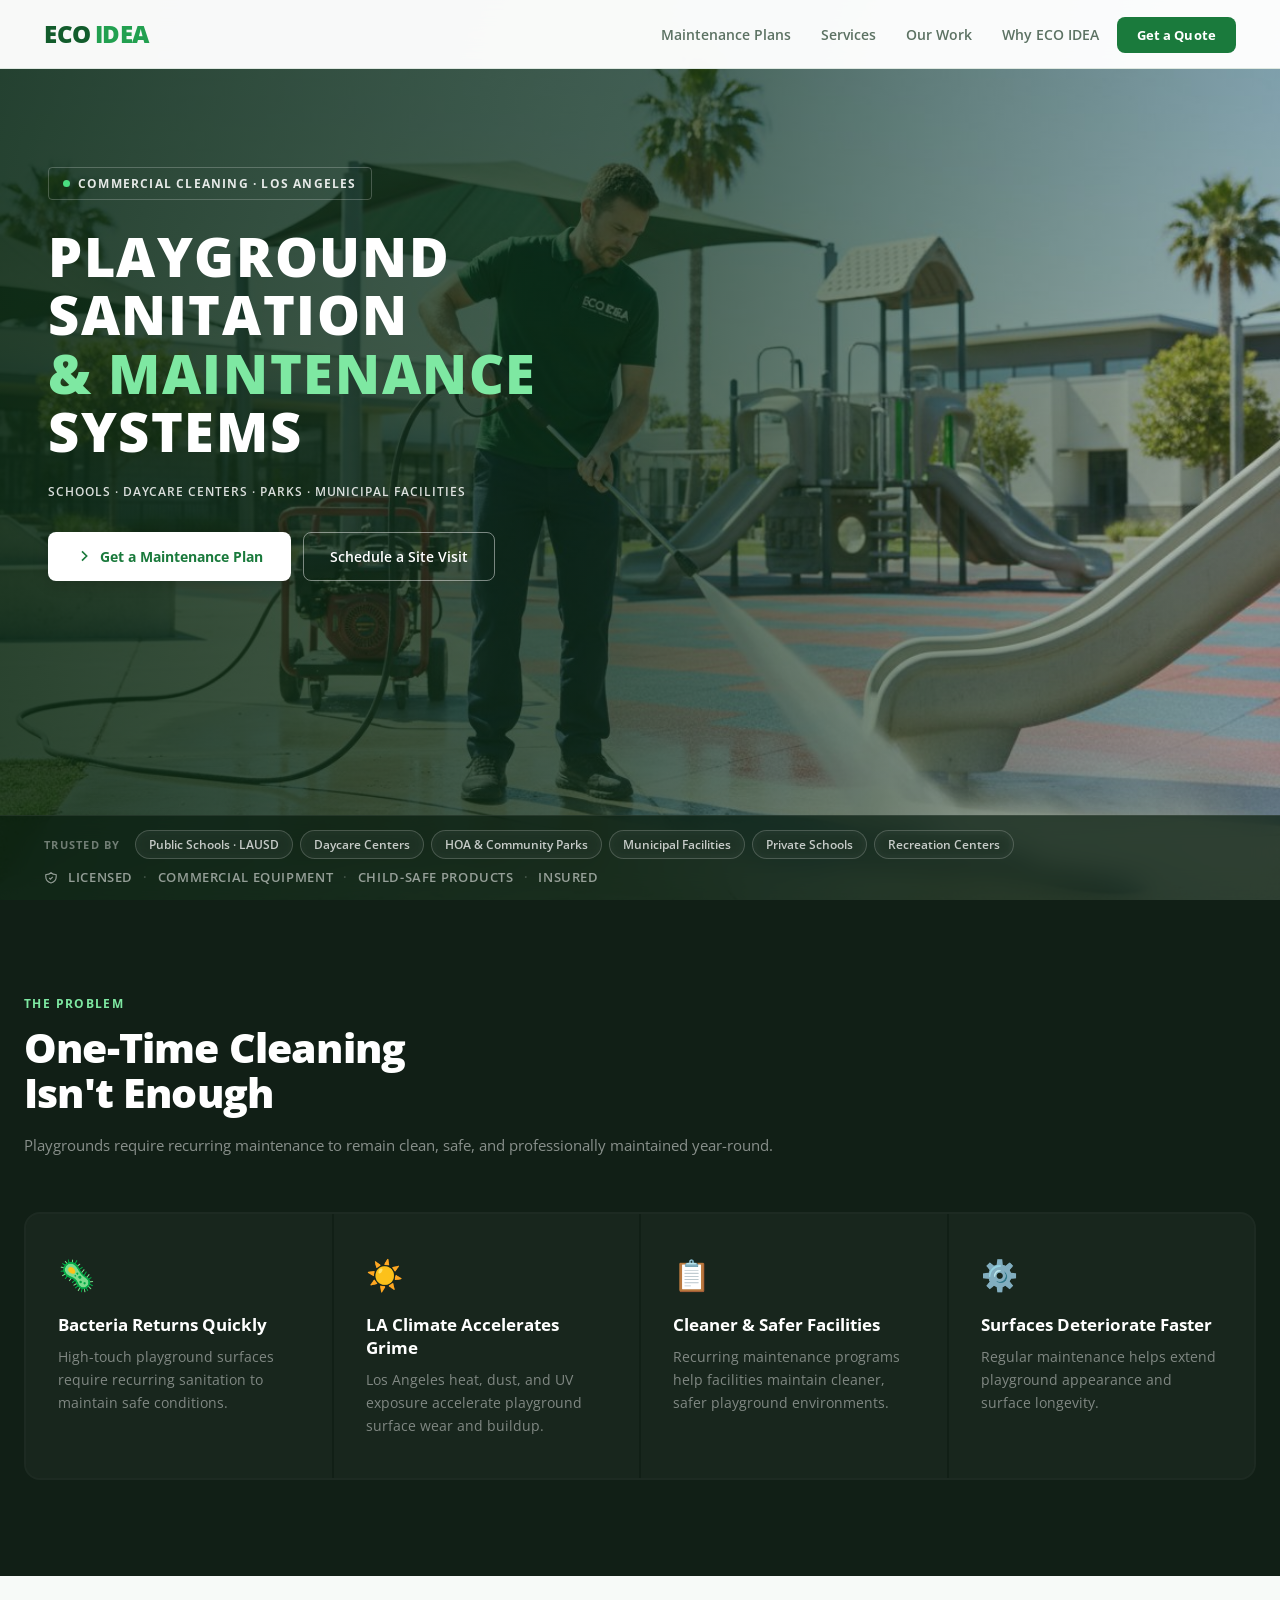
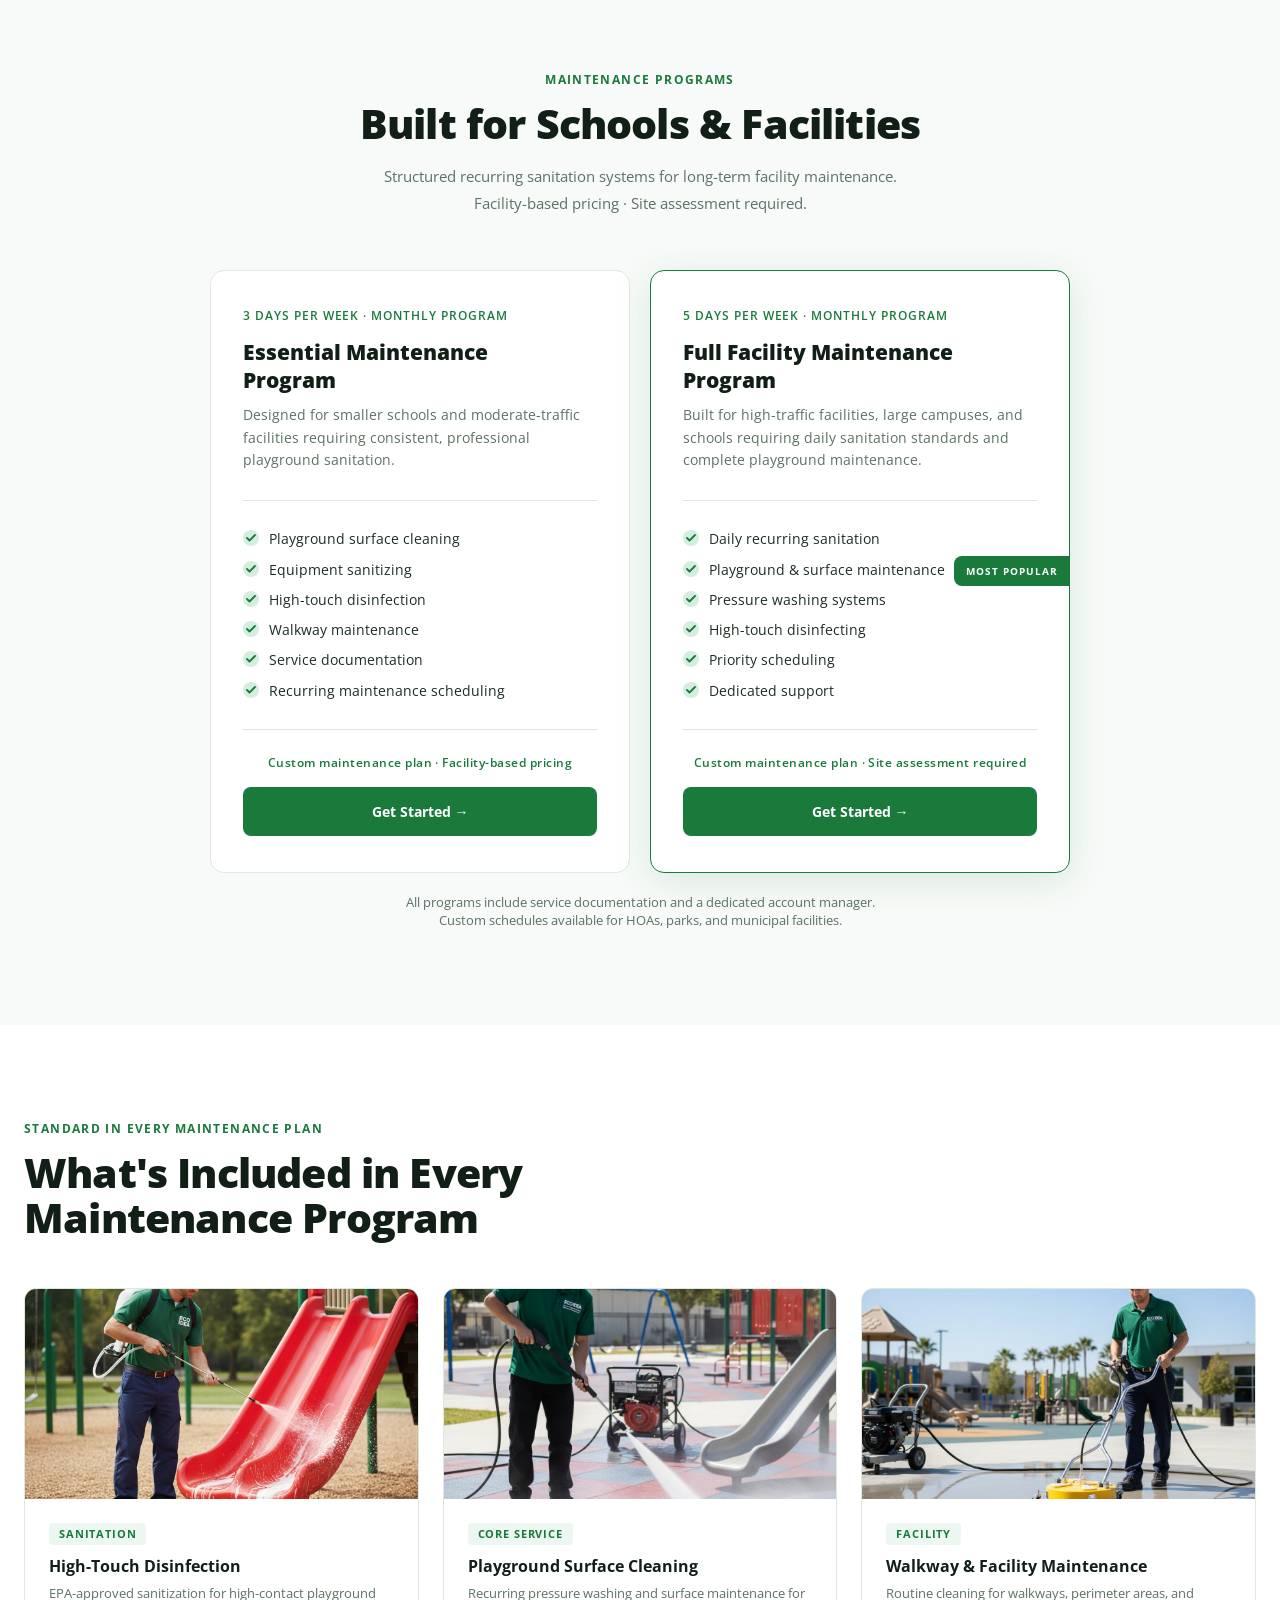
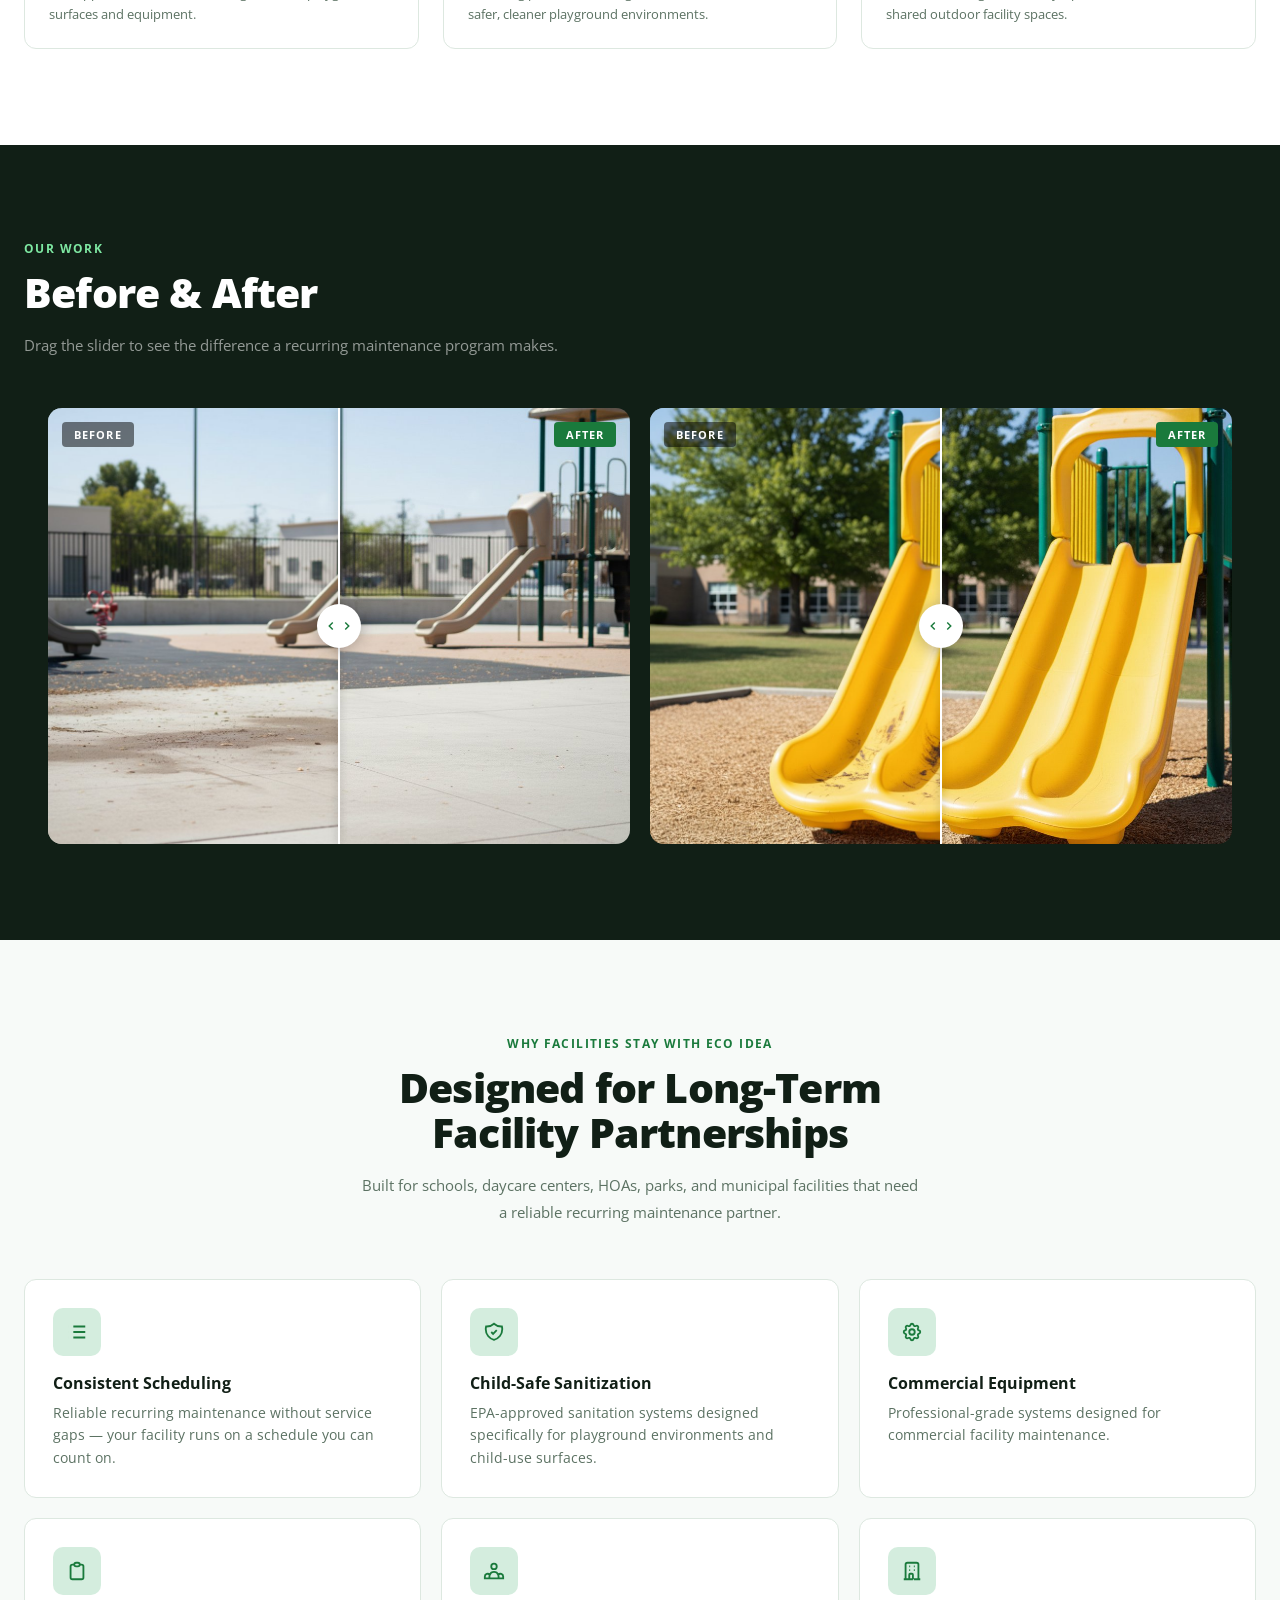
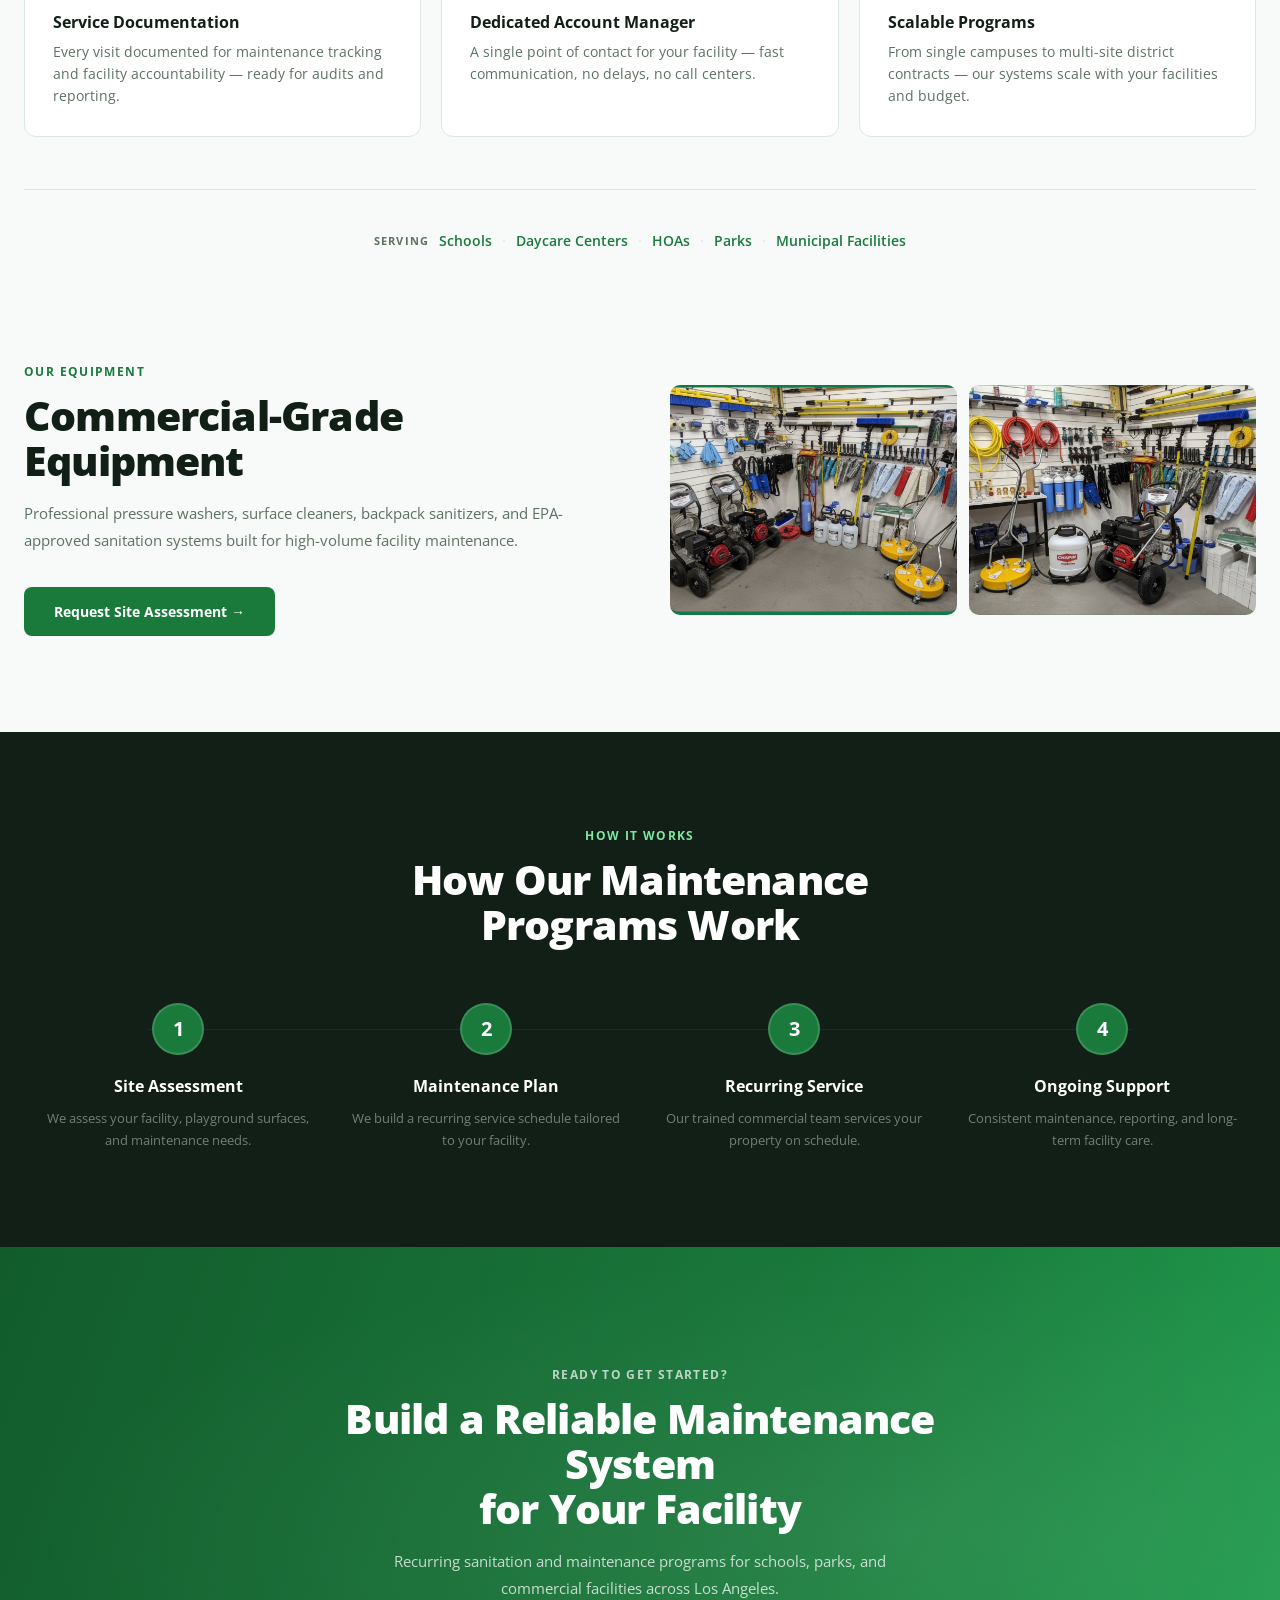
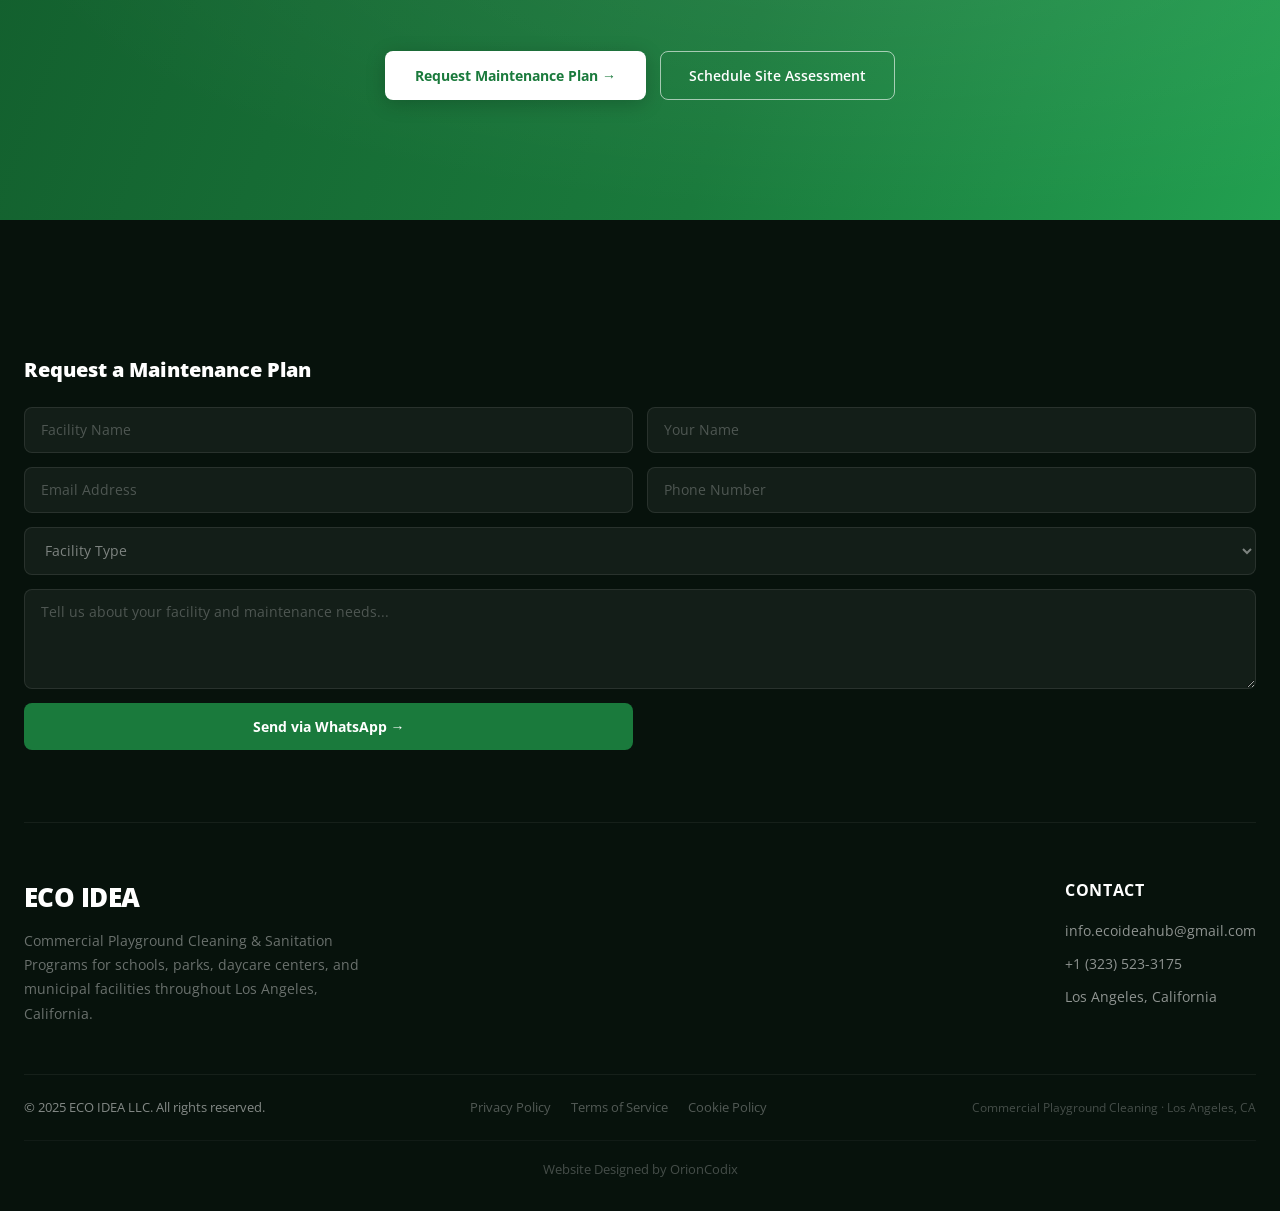
==== index.html @ dbd79568 "New" ====
<!DOCTYPE html>
<html lang="en">
<head>
<meta charset="UTF-8">
<meta name="viewport" content="width=device-width, initial-scale=1.0">
<title>Commercial Playground Cleaning & Sanitation Services | ECO IDEA</title>
<meta name="description" content="Recurring playground cleaning and sanitation systems for schools, daycare centers, parks, and commercial facilities. Child-safe sanitation programs, pressure washing, and ongoing maintenance services in Los Angeles.">
<link rel="preconnect" href="https://fonts.googleapis.com">
<link href="https://fonts.googleapis.com/css2?family=Open+Sans:wght@300;400;500;600;700;800&display=swap" rel="stylesheet">
<style>
*,*::before,*::after{box-sizing:border-box;margin:0;padding:0}
:root{
  --green:#1a7a3c;
  --green-dk:#125c2c;
  --green-lt:#22a050;
  --green-pale:#edf7f1;
  --green-pale2:#d4edde;
  --dark:#111f16;
  --text:#1c2e22;
  --muted:#5c7263;
  --border:#dde8e0;
  --bg:#f7faf8;
  --white:#ffffff;
}
html{scroll-behavior:smooth}
body{font-family:'Open Sans',sans-serif;color:var(--text);background:var(--white);overflow-x:hidden;-webkit-font-smoothing:antialiased}

/* ─── NAV ─────────────────────────────────────────────────── */
nav{position:fixed;top:0;inset-inline:0;z-index:200;background:rgba(255,255,255,0.97);backdrop-filter:blur(16px);border-bottom:1px solid var(--border)}
.nav-wrap{max-width:1240px;margin:0 auto;padding:0 24px;height:68px;display:flex;align-items:center;justify-content:space-between;gap:24px}
.logo img{height:40px;object-fit:contain;display:block}
.logo-text{text-decoration:none;display:flex;align-items:center;gap:4px;font-family:'Open Sans',sans-serif;font-size:24px;font-weight:800;letter-spacing:-.02em;line-height:1}
.logo-eco{color:#125c2c}
.logo-idea{color:#22a050}

.nav-menu{display:flex;align-items:center;gap:6px;list-style:none}
.nav-menu a{font-size:13.5px;font-weight:600;color:var(--muted);text-decoration:none;padding:8px 12px;border-radius:6px;transition:color .18s,background .18s}
.nav-menu a:hover{color:var(--green);background:var(--green-pale)}
.nav-cta-btn{background:var(--green)!important;color:#fff!important;padding:9px 20px!important;border-radius:8px!important;font-weight:700!important;font-size:13px!important;letter-spacing:.01em}
.nav-cta-btn:hover{background:var(--green-lt)!important}
.hamburger{display:none;background:none;border:none;cursor:pointer;flex-direction:column;gap:5px;padding:4px}
.hamburger span{display:block;width:22px;height:2px;background:var(--text);border-radius:2px;transition:.25s}
@media(max-width:820px){
  .hamburger{display:flex}
  .nav-menu{display:none;position:absolute;top:68px;left:0;right:0;background:#fff;flex-direction:column;padding:12px 0 20px;border-bottom:1px solid var(--border);gap:0;align-items:stretch}
  .nav-menu.open{display:flex}
  .nav-menu li a{border-radius:0;padding:13px 24px;display:block}
}

/* ─── HERO ────────────────────────────────────────────────── */
.hero{position:relative;min-height:100vh;display:flex;align-items:center;padding-top:68px;overflow:hidden}
.hero-bg{position:absolute;inset:0;background-image:url('[data-uri]');background-size:cover;background-position:65% 30%}.hero-bg::after{content:'';position:absolute;inset:0;background:linear-gradient(95deg,rgba(10,40,18,0.87) 0%,rgba(10,40,18,0.72) 48%,rgba(10,40,18,0.28) 100%)}
.hero-bg::after{content:'';position:absolute;inset:0;background:linear-gradient(95deg,rgba(10,40,18,0.87) 0%,rgba(10,40,18,0.72) 48%,rgba(10,40,18,0.28) 100%)}
.hero-inner{position:relative;z-index:1;max-width:1240px;margin:0 auto;padding:80px 24px 160px;width:100%}
.hero-eyebrow{display:inline-flex;align-items:center;gap:8px;border:1px solid rgba(255,255,255,.22);color:rgba(255,255,255,.88);font-size:12px;font-weight:700;letter-spacing:.1em;text-transform:uppercase;padding:7px 14px;border-radius:4px;margin-bottom:28px}
.hero-eyebrow i{width:7px;height:7px;border-radius:50%;background:#4ade80;display:block}
.hero h1{font-size:clamp(28px,4.2vw,62px);font-weight:800;color:#fff;line-height:1.08;max-width:680px;margin-bottom:22px;letter-spacing:.03em;text-transform:uppercase}
.hero h1 em{font-style:normal;color:#7ee8a2;font-weight:800}
.hero-sub{font-size:clamp(15px,1.5vw,18px);color:rgba(255,255,255,.78);max-width:520px;line-height:1.7;margin-bottom:40px;font-weight:400}
.hero-actions{display:flex;flex-wrap:wrap;gap:12px;margin-bottom:44px}
.btn-hero-primary{background:#fff;color:var(--green);font-size:14px;font-weight:700;padding:15px 28px;border-radius:8px;text-decoration:none;display:inline-flex;align-items:center;gap:8px;transition:transform .18s,box-shadow .18s;box-shadow:0 2px 16px rgba(0,0,0,.18)}
.btn-hero-primary:hover{transform:translateY(-2px);box-shadow:0 6px 28px rgba(0,0,0,.28)}
.btn-hero-ghost{border:1px solid rgba(255,255,255,.45);color:#fff;font-size:14px;font-weight:600;padding:13px 26px;border-radius:8px;text-decoration:none;display:inline-flex;align-items:center;gap:8px;transition:border-color .18s,background .18s}
.btn-hero-ghost:hover{border-color:#fff;background:rgba(255,255,255,.08)}
.hero-trust{display:flex;align-items:center;gap:10px;font-size:12.5px;font-weight:600;color:rgba(255,255,255,.55);letter-spacing:.05em;text-transform:uppercase}
.hero-trust span{color:rgba(255,255,255,.2)}



.hero-stat:last-child{border-right:none}




/* ─── CLIENTS STRIP ───────────────────────────────────────── */
.clients{background:var(--bg);border-bottom:1px solid var(--border);padding:28px 24px}
.clients-wrap{max-width:1240px;margin:0 auto;display:flex;align-items:center;gap:32px;flex-wrap:wrap;justify-content:center}

.client-pill{background:var(--white);border:1px solid var(--border);border-radius:6px;padding:8px 18px;font-size:12.5px;font-weight:600;color:var(--muted);white-space:nowrap}

/* ─── SECTION BASE ────────────────────────────────────────── */
section{padding:96px 24px}
.wrap{max-width:1240px;margin:0 auto}
.section-kicker{font-size:11.5px;font-weight:700;letter-spacing:.12em;text-transform:uppercase;color:var(--green);margin-bottom:14px;display:block}
.section-title{font-size:clamp(26px,3.2vw,46px);font-weight:800;line-height:1.1;color:var(--dark);letter-spacing:-.02em;margin-bottom:18px}
.section-body{font-size:clamp(14px,1.2vw,16.5px);color:var(--muted);line-height:1.75;max-width:560px}
.text-c{text-align:center}
.text-c .section-body{margin:0 auto}

/* ─── PROBLEM ─────────────────────────────────────────────── */
.problem{background:var(--dark)}
.problem .section-title{color:#fff}
.problem .section-kicker{color:#7ee8a2}
.problem .section-body{color:rgba(255,255,255,.55);max-width:100%}
.problem-grid{display:grid;grid-template-columns:repeat(auto-fit,minmax(250px,1fr));gap:2px;margin-top:52px;border:2px solid rgba(255,255,255,.05);border-radius:16px;overflow:hidden}
.problem-card{background:rgba(255,255,255,.03);padding:40px 32px;transition:background .22s}
.problem-card:hover{background:rgba(255,255,255,.07)}
.p-icon{font-size:30px;margin-bottom:18px}
.problem-card h3{font-size:17px;font-weight:700;color:#fff;margin-bottom:10px}
.problem-card p{font-size:13.5px;color:rgba(255,255,255,.45);line-height:1.7}

/* ─── PLANS ───────────────────────────────────────────────── */
.plans{background:var(--bg)}
.plans-grid{display:grid;grid-template-columns:repeat(auto-fit,minmax(300px,1fr));gap:20px;margin-top:52px}
.plan-card{background:var(--white);border:1.5px solid var(--border);border-radius:14px;padding:36px 32px;position:relative;transition:border-color .22s,box-shadow .22s,transform .22s}
.plan-card:hover{border-color:var(--green);box-shadow:0 12px 48px rgba(26,122,60,.10);transform:translateY(-4px)}
.plan-card.featured{border-color:var(--green);box-shadow:0 8px 36px rgba(26,122,60,.13)}
.plan-badge{display:none}
.plan-name{font-size:21px;font-weight:800;color:var(--dark);margin-bottom:10px}
.plan-freq{font-size:12px;font-weight:600;letter-spacing:.08em;text-transform:uppercase;color:var(--green)}
.plan-desc{font-size:13.5px;color:var(--muted);line-height:1.7;margin-bottom:28px;padding-bottom:28px;border-bottom:1px solid var(--border)}
.plan-features{list-style:none;display:flex;flex-direction:column;gap:10px}
.plan-features li{font-size:13.5px;color:var(--text);display:flex;align-items:flex-start;gap:10px;line-height:1.5}
.plan-features li::before{content:'';width:16px;height:16px;border-radius:50%;background:var(--green-pale2);background-image:url("data:image/svg+xml,%3Csvg width='10' height='8' viewBox='0 0 10 8' fill='none' xmlns='http://www.w3.org/2000/svg'%3E%3Cpath d='M1 4l2.5 2.5L9 1' stroke='%231a7a3c' stroke-width='1.8' stroke-linecap='round' stroke-linejoin='round'/%3E%3C/svg%3E");background-repeat:no-repeat;background-position:center;flex-shrink:0;margin-top:1px}
.plans-cta{text-align:center;margin-top:44px}
.btn-green{background:var(--green);color:#fff;font-size:14px;font-weight:700;padding:15px 30px;border-radius:8px;text-decoration:none;display:inline-flex;align-items:center;gap:8px;transition:background .18s,transform .18s}
.btn-green:hover{background:var(--green-lt);transform:translateY(-2px)}
.btn-green-outline{background:transparent;color:var(--green);border:1.5px solid var(--green);font-size:14px;font-weight:700;padding:13px 28px;border-radius:8px;text-decoration:none;display:inline-flex;align-items:center;gap:8px;transition:background .18s}
.btn-green-outline:hover{background:var(--green-pale)}

/* ─── SERVICES ────────────────────────────────────────────── */
.services{background:var(--white)}
.svc-grid{display:grid;grid-template-columns:repeat(auto-fill,minmax(280px,1fr));gap:20px;margin-top:52px}
.svc-card{border-radius:12px;overflow:hidden;border:1.5px solid var(--border);background:var(--white);transition:border-color .22s,box-shadow .22s,transform .22s}
.svc-card:hover{border-color:var(--green);box-shadow:0 10px 40px rgba(26,122,60,.09);transform:translateY(-4px)}
.svc-img{height:210px;overflow:hidden;background:var(--bg)}
.svc-img img{width:100%;height:100%;object-fit:cover;transition:transform .5s}
.svc-card:hover .svc-img img{transform:scale(1.04)}
.svc-body{padding:22px 24px}
.svc-tag{display:inline-block;background:var(--green-pale);color:var(--green);font-size:10.5px;font-weight:700;letter-spacing:.08em;text-transform:uppercase;padding:4px 10px;border-radius:4px;margin-bottom:10px}
.svc-body h3{font-size:16px;font-weight:700;color:var(--dark);margin-bottom:6px}
.svc-body p{font-size:13px;color:var(--muted);line-height:1.65}

/* ─── GALLERY ─────────────────────────────────────────────── */
.gallery{background:var(--dark);padding:96px 24px}
.gallery .section-title{color:#fff}
.gallery .section-kicker{color:#7ee8a2}
.gal-grid{display:grid;grid-template-columns:repeat(12,1fr);grid-auto-rows:260px;gap:12px;margin-top:44px}
.gi{overflow:hidden;border-radius:10px}
.gi img{width:100%;height:100%;object-fit:cover;transition:transform .55s}
.gi:hover img{transform:scale(1.05)}
.gi-a{grid-column:span 5}
.gi-b{grid-column:span 7}
.gi-c,.gi-d,.gi-e{grid-column:span 4}
@media(max-width:900px){
  .gal-grid{grid-template-columns:1fr 1fr;grid-auto-rows:200px}
  .gi-a,.gi-b,.gi-c,.gi-d,.gi-e{grid-column:span 1}
  .gi-b{grid-column:span 2}
}
@media(max-width:540px){
  .gal-grid{grid-template-columns:1fr;grid-auto-rows:220px}
  .gi-a,.gi-b,.gi-c,.gi-d,.gi-e{grid-column:span 1}
}

/* ─── REVIEWS ─────────────────────────────────────────────── */












/* ─── WHY ─────────────────────────────────────────────────── */
.why{background:var(--white)}
.why-grid{display:grid;grid-template-columns:repeat(auto-fill,minmax(254px,1fr));gap:16px;margin-top:52px}
.why-card{border:1.5px solid var(--border);border-radius:12px;padding:26px 28px;transition:border-color .22s,background .22s}
.why-card:hover{border-color:var(--green);background:var(--green-pale)}
.why-icon{width:48px;height:48px;border-radius:10px;background:var(--green-pale2);display:flex;align-items:center;justify-content:center;font-size:20px;margin-bottom:16px}
.why-card h3{font-size:15.5px;font-weight:700;color:var(--dark);margin-bottom:7px}
.why-card p{font-size:13px;color:var(--muted);line-height:1.65}

/* ─── EQUIPMENT ───────────────────────────────────────────── */
.equip{background:var(--bg)}
.equip-inner{display:grid;grid-template-columns:1fr 1fr;gap:60px;align-items:center}
.equip-images{display:grid;grid-template-columns:1fr 1fr;gap:12px}
.equip-images img{border-radius:10px;width:100%;height:230px;object-fit:cover}
@media(max-width:820px){
  .equip-inner{grid-template-columns:1fr}
}

/* ─── PROCESS ─────────────────────────────────────────────── */
.process{background:var(--dark)}
.process .section-title{color:#fff}
.process .section-kicker{color:#7ee8a2}
.steps{display:grid;grid-template-columns:repeat(auto-fit,minmax(220px,1fr));gap:0;margin-top:56px;position:relative}
.steps::before{content:'';position:absolute;top:26px;left:10%;right:10%;height:1px;background:rgba(255,255,255,.06);z-index:0}
.step{text-align:center;padding:0 16px;position:relative;z-index:1}
.step-num{width:52px;height:52px;border-radius:50%;background:var(--green);display:flex;align-items:center;justify-content:center;font-size:20px;font-weight:700;color:#fff;margin:0 auto 20px;box-shadow:none;border:2px solid rgba(255,255,255,.15)}
.step h3{font-size:16px;font-weight:700;color:#fff;margin-bottom:10px}
.step p{font-size:13px;color:rgba(255,255,255,.42);line-height:1.7}

/* ─── FINAL CTA ───────────────────────────────────────────── */
.final-cta{background:linear-gradient(110deg,var(--green-dk) 0%,var(--green) 60%,var(--green-lt) 100%);padding:120px 24px;text-align:center;position:relative;overflow:hidden}
.final-cta::before{content:'';position:absolute;inset:0;background:radial-gradient(ellipse at 70% 50%,rgba(255,255,255,.07) 0%,transparent 70%)}
.final-cta .section-title{color:#fff;position:relative;z-index:1}
.final-cta .section-body{color:rgba(255,255,255,.75);margin:0 auto 48px;position:relative;z-index:1}
.final-cta-btns{display:flex;flex-wrap:wrap;gap:14px;justify-content:center;position:relative;z-index:1}
.btn-white{background:#fff;color:var(--green);font-size:14px;font-weight:700;padding:15px 30px;border-radius:8px;text-decoration:none;display:inline-flex;align-items:center;gap:8px;transition:transform .18s,box-shadow .18s;box-shadow:0 4px 20px rgba(0,0,0,.2)}
.btn-white:hover{transform:translateY(-2px);box-shadow:0 8px 36px rgba(0,0,0,.3)}
.btn-white-ghost{border:1.5px solid rgba(255,255,255,.6);color:#fff;font-size:14px;font-weight:600;padding:13px 28px;border-radius:8px;text-decoration:none;display:inline-flex;align-items:center;gap:8px;transition:border-color .18s,background .18s}
.btn-white-ghost:hover{border-color:#fff;background:rgba(255,255,255,.1)}

/* ─── FOOTER ──────────────────────────────────────────────── */
footer{background:#07120c;color:rgba(255,255,255,.5);padding:80px 24px 40px}

.fl-logo img{height:42px;filter:brightness(0) invert(1);margin-bottom:16px;display:block}









.fc address a{color:rgba(255,255,255,.4);text-decoration:none}
.fc address a:hover{color:#fff}
.footer-form-section{max-width:1240px;margin:0 auto;padding-top:56px}
.footer-form-section h3{font-size:20px;font-weight:800;color:#fff;margin-bottom:24px}
.fform{display:grid;grid-template-columns:1fr 1fr;gap:14px}
.fform input,.fform select,.fform textarea{background:rgba(255,255,255,.05);border:1px solid rgba(255,255,255,.09);border-radius:8px;padding:13px 16px;font-family:'Open Sans',sans-serif;font-size:13.5px;color:#fff;outline:none;transition:border-color .2s;width:100%}
.fform input::placeholder,.fform textarea::placeholder{color:rgba(255,255,255,.25)}
.fform input:focus,.fform textarea:focus{border-color:var(--green-lt)}
.fform select{color:rgba(255,255,255,.45)}
.fform select option{background:#111;color:#fff}
.fform .span2{grid-column:span 2}
.fform textarea{min-height:100px;resize:vertical}
.fform button{background:var(--green);color:#fff;border:none;padding:14px 28px;border-radius:8px;font-family:'Open Sans',sans-serif;font-weight:700;font-size:14px;cursor:pointer;transition:background .18s}
.fform button:hover{background:var(--green-lt)}

@media(max-width:820px){.fl-logo,footer .footer-top>div:first-child{grid-column:span 2}}
@media(max-width:540px){.fl-logo,footer .footer-top>div:first-child{grid-column:span 1}.fform{grid-template-columns:1fr}.fform .span2{grid-column:span 1}}

/* ─── SCROLL ANIM ─────────────────────────────────────────── */
.up{opacity:0;transform:translateY(24px);transition:opacity .65s ease,transform .65s ease}
.up.in{opacity:1;transform:translateY(0)}
.up2{opacity:0;transform:translateY(24px);transition:opacity .65s .12s ease,transform .65s .12s ease}
.up2.in{opacity:1;transform:translateY(0)}
.up3{opacity:0;transform:translateY(24px);transition:opacity .65s .24s ease,transform .65s .24s ease}
.up3.in{opacity:1;transform:translateY(0)}







.hero-trusted{display:flex;align-items:center;gap:14px;flex-wrap:wrap}
.ht-label{font-size:10.5px;font-weight:700;letter-spacing:.12em;text-transform:uppercase;color:rgba(255,255,255,.4);white-space:nowrap;flex-shrink:0}
.ht-pills{display:flex;flex-wrap:wrap;gap:7px}
.ht-pill{background:rgba(255,255,255,.08);border:1px solid rgba(255,255,255,.18);backdrop-filter:blur(6px);color:rgba(255,255,255,.75);font-size:12px;font-weight:600;padding:5px 13px;border-radius:100px;white-space:nowrap}

.hero-bottom-bar{position:absolute;bottom:0;left:0;right:0;z-index:2;background:rgba(8,28,14,0.72);backdrop-filter:blur(12px);border-top:1px solid rgba(255,255,255,.08)}
.hero-bottom-inner{max-width:1240px;margin:0 auto;padding:14px 24px;display:flex;flex-direction:column;gap:10px}

.hero-serving{font-size:12px;font-weight:600;letter-spacing:.08em;text-transform:uppercase;color:rgba(255,255,255,.85);margin-top:16px;margin-bottom:32px}

.plan-pricing-note{font-size:12px;font-weight:600;letter-spacing:.04em;color:var(--green);text-align:center}

.plan-card-top{display:flex;align-items:center;justify-content:space-between;margin-bottom:14px}
.plan-card-top .plan-freq{margin-bottom:0}






.side-badge{position:absolute;top:50%;right:-1px;transform:translateY(-50%);writing-mode:horizontal-tb;background:var(--green);color:#fff;font-size:10px;font-weight:700;letter-spacing:.1em;text-transform:uppercase;padding:8px 12px;border-radius:8px 0 0 8px;animation:sidePulse 2.2s ease-in-out infinite;cursor:default;white-space:nowrap}
@keyframes sidePulse{0%,100%{box-shadow:4px 0 16px rgba(26,122,60,.3)}50%{box-shadow:4px 0 28px rgba(26,122,60,.7)}}

/* ═══════════════════════════════════════════
   MOBILE — 768px and below
═══════════════════════════════════════════ */
@media(max-width:768px){

  /* NAV */
  .nav-wrap{padding:0 16px}

  /* HERO */
  .hero{min-height:100svh}
  .hero-inner{padding:60px 16px 200px}
  .hero-eyebrow{font-size:11px;padding:6px 12px}
  .hero h1{font-size:clamp(26px,7vw,40px);letter-spacing:.02em}
  .hero-serving{font-size:11px}
  .hero-actions{flex-direction:column;gap:10px}
  .btn-hero-primary,.btn-hero-ghost{width:100%;justify-content:center;padding:14px 20px}
  .hero-bottom-inner{padding:12px 16px;gap:8px}
  .hero-trusted{flex-direction:column;align-items:flex-start;gap:8px}
  .ht-pills{gap:6px}
  .ht-pill{font-size:11px;padding:4px 10px}
  .hero-trust{font-size:11px;gap:7px;flex-wrap:wrap}

  /* SECTIONS */
  section{padding:64px 16px}
  .section-title{font-size:clamp(24px,6vw,36px)}
  .section-body{font-size:14px}

  /* PROBLEM */
  .problem-grid{grid-template-columns:1fr;gap:1px}
  .problem-card{padding:28px 20px}
  .p-icon{font-size:26px;margin-bottom:14px}
  .problem-card h3{font-size:16px}
  .problem-card p{font-size:13px}

  /* PLANS */
  .plans-grid{grid-template-columns:1fr!important;max-width:100%!important;gap:16px}
  .plan-card{padding:28px 22px}
  .plan-name{font-size:18px}
  .side-badge{font-size:9px;padding:6px 9px}

  /* SERVICES */
  .svc-grid{grid-template-columns:1fr!important;gap:16px}
  .svc-img{height:200px}

  /* GALLERY */
  .gallery{padding:64px 16px}
  .gal-grid{grid-template-columns:1fr!important;grid-auto-rows:200px!important;gap:10px}
  .gi-a,.gi-b,.gi-c,.gi-d,.gi-e{grid-column:span 1!important}

  /* REVIEWS */
  
  
  

  /* WHY */
  .why-grid{grid-template-columns:1fr 1fr;gap:12px}
  .why-card{padding:20px 16px}
  .why-icon{width:40px;height:40px;font-size:18px;margin-bottom:12px}
  .why-card h3{font-size:14px}
  .why-card p{font-size:12px}

  /* EQUIPMENT */
  .equip-images{grid-template-columns:1fr;gap:10px}
  .equip-images img{height:200px}

  /* PROCESS */
  .steps{grid-template-columns:1fr 1fr;gap:32px}
  .steps::before{display:none}
  .step-num{width:60px;height:60px;font-size:22px}
  .step h3{font-size:15px}
  .step p{font-size:12.5px}

  /* FINAL CTA */
  .final-cta{padding:80px 16px}
  .final-cta-btns{flex-direction:column;align-items:center;gap:10px}
  .btn-white,.btn-white-ghost{width:100%;max-width:320px;justify-content:center}

  /* FOOTER */
  footer{padding:60px 16px 32px}
  .footer-form-section{padding-top:0}
  .footer-form-section h3{font-size:18px}
  .fform{grid-template-columns:1fr}
  .fform .span2{grid-column:span 1}
  
  .fl-logo,footer .footer-top>div:first-child{grid-column:span 1!important}
  
}

/* ═══════════════════════════════════════════
   SMALL MOBILE — 480px and below
═══════════════════════════════════════════ */
@media(max-width:480px){
  .hero h1{font-size:clamp(22px,8vw,32px)}
  .why-grid{grid-template-columns:1fr}
  .steps{grid-template-columns:1fr}
  .hero-bottom-bar{position:relative}
  .hero{min-height:auto;padding-bottom:0}
  .hero-inner{padding-bottom:40px}
  .clients-strip .clients-inner{flex-direction:column;align-items:flex-start;gap:10px}
}













@media(max-width:768px){
  
  
}























@media(max-width:768px){
  
  
}




.ba-after,
.ba-after img,.ba-before img{width:100%;height:100%;object-fit:cover;display:block;pointer-events:none}







@media(max-width:768px){
  
  
}




.ba-after,
.ba-after img,.ba-before img{width:100%;height:100%;object-fit:cover;display:block;pointer-events:none}







@media(max-width:768px){
  
  
}




.ba-after,
.ba-after img,.ba-before img{width:100%;height:100%;object-fit:cover;display:block;pointer-events:none}







@media(max-width:768px){
  
  
}





.ba-grid{display:grid;grid-template-columns:1fr 1fr;gap:20px}
.ba-card{border-radius:14px;overflow:hidden}
.ba-slider{position:relative;aspect-ratio:4/3;overflow:hidden;cursor:col-resize;user-select:none;-webkit-user-select:none}
.ba-after{position:absolute;inset:0;overflow:hidden}
.ba-after img{width:100%;height:100%;object-fit:cover;display:block;pointer-events:none}
.ba-before{position:absolute;inset:0;overflow:hidden;width:50%}
.ba-before img{width:100%;height:100%;object-fit:cover;display:block;pointer-events:none;min-width:200px}
.ba-handle{position:absolute;top:0;bottom:0;left:50%;z-index:10;pointer-events:none}
.ba-line{position:absolute;top:0;bottom:0;left:50%;width:2px;background:#fff;transform:translateX(-50%);box-shadow:0 0 8px rgba(0,0,0,.35)}
.ba-circle{position:absolute;top:50%;left:50%;transform:translate(-50%,-50%);width:44px;height:44px;border-radius:50%;background:#fff;display:flex;align-items:center;justify-content:center;gap:2px;box-shadow:0 2px 16px rgba(0,0,0,.25);color:var(--green)}
.ba-lbl{position:absolute;top:14px;font-size:11px;font-weight:700;letter-spacing:.1em;text-transform:uppercase;padding:5px 12px;border-radius:4px;pointer-events:none;z-index:5}
.ba-lbl-l{left:14px;background:rgba(0,0,0,.5);color:#fff}
.ba-lbl-r{right:14px;background:var(--green);color:#fff}
.ba-before .ba-lbl-l{position:absolute}
.ba-after .ba-lbl-r{position:absolute}
@media(max-width:768px){
  .ba-grid{grid-template-columns:1fr;gap:16px}
  .ba-slider{aspect-ratio:3/2}
}

.reviews{background:var(--bg)}
.why-stay-grid{display:grid;grid-template-columns:repeat(3,1fr);gap:20px;margin-bottom:52px}
.why-stay-card{background:var(--white);border:1.5px solid var(--border);border-radius:12px;padding:28px;transition:border-color .22s,transform .22s}
.why-stay-card:hover{border-color:var(--green);transform:translateY(-4px)}
.ws-icon{width:48px;height:48px;border-radius:10px;background:var(--green-pale2);display:flex;align-items:center;justify-content:center;color:var(--green);margin-bottom:16px}
.why-stay-card h3{font-size:16px;font-weight:700;color:var(--dark);margin-bottom:8px}
.why-stay-card p{font-size:13.5px;color:var(--muted);line-height:1.65}
.ws-clients{display:flex;align-items:center;justify-content:center;flex-wrap:wrap;gap:10px;padding-top:40px;border-top:1px solid var(--border)}
.ws-clients-label{font-size:11px;font-weight:700;letter-spacing:.1em;text-transform:uppercase;color:var(--muted)}
.ws-client{font-size:13.5px;font-weight:600;color:var(--green)}
.ws-sep{color:var(--border);font-size:16px}
@media(max-width:768px){
  .why-stay-grid{grid-template-columns:1fr 1fr;gap:14px}
}
@media(max-width:480px){
  .why-stay-grid{grid-template-columns:1fr}
}

.fl-logo-text{font-family:'Open Sans',sans-serif;font-size:26px;font-weight:800;letter-spacing:-.02em;margin-bottom:16px;display:block}
.flt-eco{color:#fff}
.flt-idea{color:#fff}

/* ── FOOTER ─────────────────────────────── */
footer{background:#07120c;color:rgba(255,255,255,.5);padding:80px 24px 0}
.footer-form-section{max-width:1240px;margin:0 auto;padding-bottom:72px;border-bottom:1px solid rgba(255,255,255,.06)}
.footer-form-section h3{font-size:20px;font-weight:800;color:#fff;margin-bottom:24px}
.fform{display:grid;grid-template-columns:1fr 1fr;gap:14px}
.fform input,.fform select,.fform textarea{background:rgba(255,255,255,.05);border:1px solid rgba(255,255,255,.09);border-radius:8px;padding:13px 16px;font-family:'Open Sans',sans-serif;font-size:13.5px;color:#fff;outline:none;transition:border-color .2s;width:100%}
.fform input::placeholder,.fform textarea::placeholder{color:rgba(255,255,255,.25)}
.fform input:focus,.fform textarea:focus{border-color:var(--green-lt)}
.fform select{color:rgba(255,255,255,.45)}
.fform select option{background:#111;color:#fff}
.fform .span2{grid-column:span 2}
.fform textarea{min-height:100px;resize:vertical}
.fform button{background:var(--green);color:#fff;border:none;padding:14px 28px;border-radius:8px;font-family:'Open Sans',sans-serif;font-weight:700;font-size:14px;cursor:pointer;transition:background .18s}
.fform button:hover{background:var(--green-lt)}

.footer-main{max-width:1240px;margin:0 auto;padding:56px 0 48px;display:flex;justify-content:space-between;align-items:flex-start;gap:60px;border-bottom:1px solid rgba(255,255,255,.06)}
.footer-brand-col{max-width:360px}
.fl-logo-text{font-family:'Open Sans',sans-serif;font-size:26px;font-weight:800;letter-spacing:-.02em;margin-bottom:14px;display:block}
.flt-eco{color:#fff}
.flt-idea{color:#fff}
.fl-text{font-size:13.5px;line-height:1.8;color:rgba(255,255,255,.4)}
.footer-contact-col h4{font-size:16px;font-weight:700;letter-spacing:.04em;text-transform:uppercase;color:#fff;margin-bottom:20px}
.footer-contact-col address{font-style:normal;display:flex;flex-direction:column;gap:14px}
.footer-contact-col address a,.footer-contact-col address span{font-size:14px;color:rgba(255,255,255,.55);text-decoration:none;transition:color .18s;display:block}
.footer-contact-col address a:hover{color:#fff}

.footer-bottom-bar{max-width:1240px;margin:0 auto;padding:24px 0;display:flex;align-items:center;justify-content:space-between;gap:20px;flex-wrap:wrap;font-size:12.5px}
.footer-legal{display:flex;gap:20px}
.footer-legal a{color:rgba(255,255,255,.3);text-decoration:none;font-size:12.5px;transition:color .18s}
.footer-legal a:hover{color:rgba(255,255,255,.6)}
.footer-right-text{color:rgba(255,255,255,.25);font-size:12px}
.footer-credit{max-width:1240px;margin:0 auto;padding:16px 0 32px;text-align:center;border-top:1px solid rgba(255,255,255,.04)}
.footer-credit a{font-size:13px;color:rgba(255,255,255,.25);text-decoration:none;transition:color .2s}
.footer-credit a:hover{color:rgba(255,255,255,.4)}

@media(max-width:768px){
  .footer-main{flex-direction:column;gap:36px}
  .footer-brand-col{max-width:100%}
  .footer-bottom-bar{flex-direction:column;text-align:center;gap:12px}
  .footer-right-text{display:none}
  .fform{grid-template-columns:1fr}
  .fform .span2{grid-column:span 1}
}
</style>
</head>
<body>

<!-- NAV -->
<nav>
  <div class="nav-wrap">
    <a href="#" class="logo-text"><span class="logo-eco">ECO</span> <span class="logo-idea">IDEA</span></a>
    <ul class="nav-menu" id="nm">
      <li><a href="#plans">Maintenance Plans</a></li>
      <li><a href="#services">Services</a></li>
      <li><a href="#gallery">Our Work</a></li>
      <li><a href="#why">Why ECO IDEA</a></li>
      <li><a href="#contact" class="nav-cta-btn">Get a Quote</a></li>
    </ul>
    <button class="hamburger" id="hbg" aria-label="Menu"><span></span><span></span><span></span></button>
  </div>
</nav>

<!-- HERO -->
<section class="hero">
  <div class="hero-bg"></div>
  <div class="hero-inner">
    <div class="hero-eyebrow"><i></i>Commercial Cleaning · Los Angeles</div>
    <h1>Playground Sanitation<br><em>&amp; Maintenance</em><br>Systems</h1>
    <p class="hero-serving">Schools · Daycare Centers · Parks · Municipal Facilities</p>
    <div class="hero-actions">
      <a href="#contact" class="btn-hero-primary">
        <svg width="16" height="16" fill="none" stroke="currentColor" stroke-width="2.5" viewBox="0 0 24 24"><path d="M9 5l7 7-7 7"/></svg>
        Get a Maintenance Plan
      </a>
      <a href="#contact" class="btn-hero-ghost">Schedule a Site Visit</a>
    </div>
  </div>
  
  <div class="hero-bottom-bar">
    <div class="hero-bottom-inner">
      <div class="hero-trusted">
        <span class="ht-label">Trusted by</span>
        <div class="ht-pills">
          <span class="ht-pill">Public Schools · LAUSD</span>
          <span class="ht-pill">Daycare Centers</span>
          <span class="ht-pill">HOA &amp; Community Parks</span>
          <span class="ht-pill">Municipal Facilities</span>
          <span class="ht-pill">Private Schools</span>
          <span class="ht-pill">Recreation Centers</span>
        </div>
      </div>
      <div class="hero-trust">
        <svg width="14" height="14" fill="none" stroke="currentColor" stroke-width="2" viewBox="0 0 24 24"><path d="M9 12l2 2 4-4m5.618-4.016A11.955 11.955 0 0112 2.944a11.955 11.955 0 01-8.618 3.04A12.02 12.02 0 003 9c0 5.591 3.824 10.29 9 11.622 5.176-1.332 9-6.03 9-11.622 0-1.042-.133-2.052-.382-3.016z"/></svg>
        Licensed
        <span>·</span>
        Commercial Equipment
        <span>·</span>
        Child-Safe Products
        <span>·</span>
        Insured
      </div>
    </div>
  </div>
</section>





<!-- PROBLEM -->
<section class="problem">
  <div class="wrap">
    <span class="section-kicker">The Problem</span>
    <h2 class="section-title up">One-Time Cleaning<br>Isn't Enough</h2>
    <p class="section-body up2" style="color:rgba(255,255,255,.5)">Playgrounds require recurring maintenance to remain clean, safe, and professionally maintained year-round.</p>
    <div class="problem-grid up3">
      <div class="problem-card">
        <div class="p-icon">🦠</div>
        <h3>Bacteria Returns Quickly</h3>
        <p>High-touch playground surfaces require recurring sanitation to maintain safe conditions.</p>
      </div>
      <div class="problem-card">
        <div class="p-icon">☀️</div>
        <h3>LA Climate Accelerates Grime</h3>
        <p>Los Angeles heat, dust, and UV exposure accelerate playground surface wear and buildup.</p>
      </div>
      <div class="problem-card">
        <div class="p-icon">📋</div>
        <h3>Cleaner &amp; Safer Facilities</h3>
        <p>Recurring maintenance programs help facilities maintain cleaner, safer playground environments.</p>
      </div>
      <div class="problem-card">
        <div class="p-icon">⚙️</div>
        <h3>Surfaces Deteriorate Faster</h3>
        <p>Regular maintenance helps extend playground appearance and surface longevity.</p>
      </div>
    </div>
  </div>
</section>

<!-- PLANS -->
<section class="plans" id="plans">
  <div class="wrap">
    <span class="section-kicker" style="display:block;text-align:center">Maintenance Programs</span>
    <h2 class="section-title up" style="text-align:center">Built for Schools &amp; Facilities</h2>
    <p class="section-body up2" style="text-align:center;margin:0 auto">Structured recurring sanitation systems for long-term facility maintenance.<br>Facility-based pricing · Site assessment required.</p>
    <div class="plans-grid" style="grid-template-columns:repeat(auto-fit,minmax(340px,1fr));max-width:860px;margin-left:auto;margin-right:auto">

      <!-- Card 1 -->
      <div class="plan-card up">
        <div class="plan-card-top">
          <span class="plan-freq">3 Days Per Week · Monthly Program</span>
        </div>
        <div class="plan-name">Essential Maintenance<br>Program</div>
        <p class="plan-desc">Designed for smaller schools and moderate-traffic facilities requiring consistent, professional playground sanitation.</p>
        <ul class="plan-features">
          <li>Playground surface cleaning</li>
          <li>Equipment sanitizing</li>
          <li>High-touch disinfection</li>
          <li>Walkway maintenance</li>
          <li>Service documentation</li>
          <li>Recurring maintenance scheduling</li>
        </ul>
        <div style="margin-top:28px;padding-top:24px;border-top:1px solid var(--border)">
          <div class="plan-pricing-note">Custom maintenance plan · Facility-based pricing</div>
          <a href="#contact" class="btn-green" style="margin-top:16px;width:100%;justify-content:center">Get Started →</a>
        </div>
      </div>

      <!-- Card 2 -->
      <div class="plan-card featured up2" style="position:relative">
        <div class="side-badge">Most Popular</div>
        <div class="plan-card-top">
          <span class="plan-freq">5 Days Per Week · Monthly Program</span>
        </div>
        <div class="plan-name">Full Facility Maintenance<br>Program</div>
        <p class="plan-desc">Built for high-traffic facilities, large campuses, and schools requiring daily sanitation standards and complete playground maintenance.</p>
        <ul class="plan-features">
          <li>Daily recurring sanitation</li>
          <li>Playground &amp; surface maintenance</li>
          <li>Pressure washing systems</li>
          <li>High-touch disinfecting</li>
          <li>Priority scheduling</li>
          <li>Dedicated support</li>
        </ul>
        <div style="margin-top:28px;padding-top:24px;border-top:1px solid var(--border)">
          <div class="plan-pricing-note">Custom maintenance plan · Site assessment required</div>
          <a href="#contact" class="btn-green" style="margin-top:16px;width:100%;justify-content:center">Get Started →</a>
        </div>
      </div>

    </div>
    <div class="plans-cta up3" style="margin-top:20px">
      <p style="font-size:13px;color:var(--muted);text-align:center">All programs include service documentation and a dedicated account manager.<br>Custom schedules available for HOAs, parks, and municipal facilities.</p>
    </div>
  </div>
</section>

<!-- SERVICES -->
<section class="services" id="services">
  <div class="wrap">
    <span class="section-kicker">Standard in Every Maintenance Plan</span>
    <h2 class="section-title up">What&#39;s Included in Every<br>Maintenance Program</h2>
    <div class="svc-grid" style="grid-template-columns:repeat(3,1fr);gap:24px;margin-top:48px">
      <div class="svc-card up">
        <div class="svc-img"><img src="[data-uri]" alt="High-Touch Disinfection" loading="lazy"></div>
        <div class="svc-body">
          <span class="svc-tag">Sanitation</span>
          <h3>High-Touch Disinfection</h3>
          <p>EPA-approved sanitization for high-contact playground surfaces and equipment.</p>
        </div>
      </div>

      <div class="svc-card up2">
        <div class="svc-img"><img src="[data-uri]" alt="Playground Surface Cleaning" loading="lazy"></div>
        <div class="svc-body">
          <span class="svc-tag">Core Service</span>
          <h3>Playground Surface Cleaning</h3>
          <p>Recurring pressure washing and surface maintenance for safer, cleaner playground environments.</p>
        </div>
      </div>

      <div class="svc-card up3">
        <div class="svc-img"><img src="[data-uri]" alt="Walkway & Facility Maintenance" loading="lazy"></div>
        <div class="svc-body">
          <span class="svc-tag">Facility</span>
          <h3>Walkway &amp; Facility Maintenance</h3>
          <p>Routine cleaning for walkways, perimeter areas, and shared outdoor facility spaces.</p>
        </div>
      </div>
    </div>
  </div>
</section>

<!-- GALLERY -->
<section class="gallery" id="gallery">
  <div class="wrap">
    <span class="section-kicker">Our Work</span>
    <h2 class="section-title up">Before &amp; After</h2>
    <p class="section-body up2" style="color:rgba(255,255,255,.55)">Drag the slider to see the difference a recurring maintenance program makes.</p>
  </div>
  <div style="max-width:1240px;margin:48px auto 0;padding:0 24px">
    <div class="ba-grid">

      <div class="ba-card up">
        <div class="ba-slider" id="sl1">
          <div class="ba-after">
            <img src="[data-uri]" alt="After">
            <span class="ba-lbl ba-lbl-r">After</span>
          </div>
          <div class="ba-before" id="sl1b">
            <img src="[data-uri]" alt="Before">
            <span class="ba-lbl ba-lbl-l">Before</span>
          </div>
          <div class="ba-handle" id="sl1h">
            <div class="ba-line"></div>
            <div class="ba-circle">
              <svg width="14" height="14" fill="none" stroke="currentColor" stroke-width="2.5" viewBox="0 0 24 24"><path d="M15 18l-6-6 6-6"/></svg>
              <svg width="14" height="14" fill="none" stroke="currentColor" stroke-width="2.5" viewBox="0 0 24 24"><path d="M9 18l6-6-6-6"/></svg>
            </div>
          </div>
        </div>
      </div>

      <div class="ba-card up2">
        <div class="ba-slider" id="sl2">
          <div class="ba-after">
            <img src="[data-uri]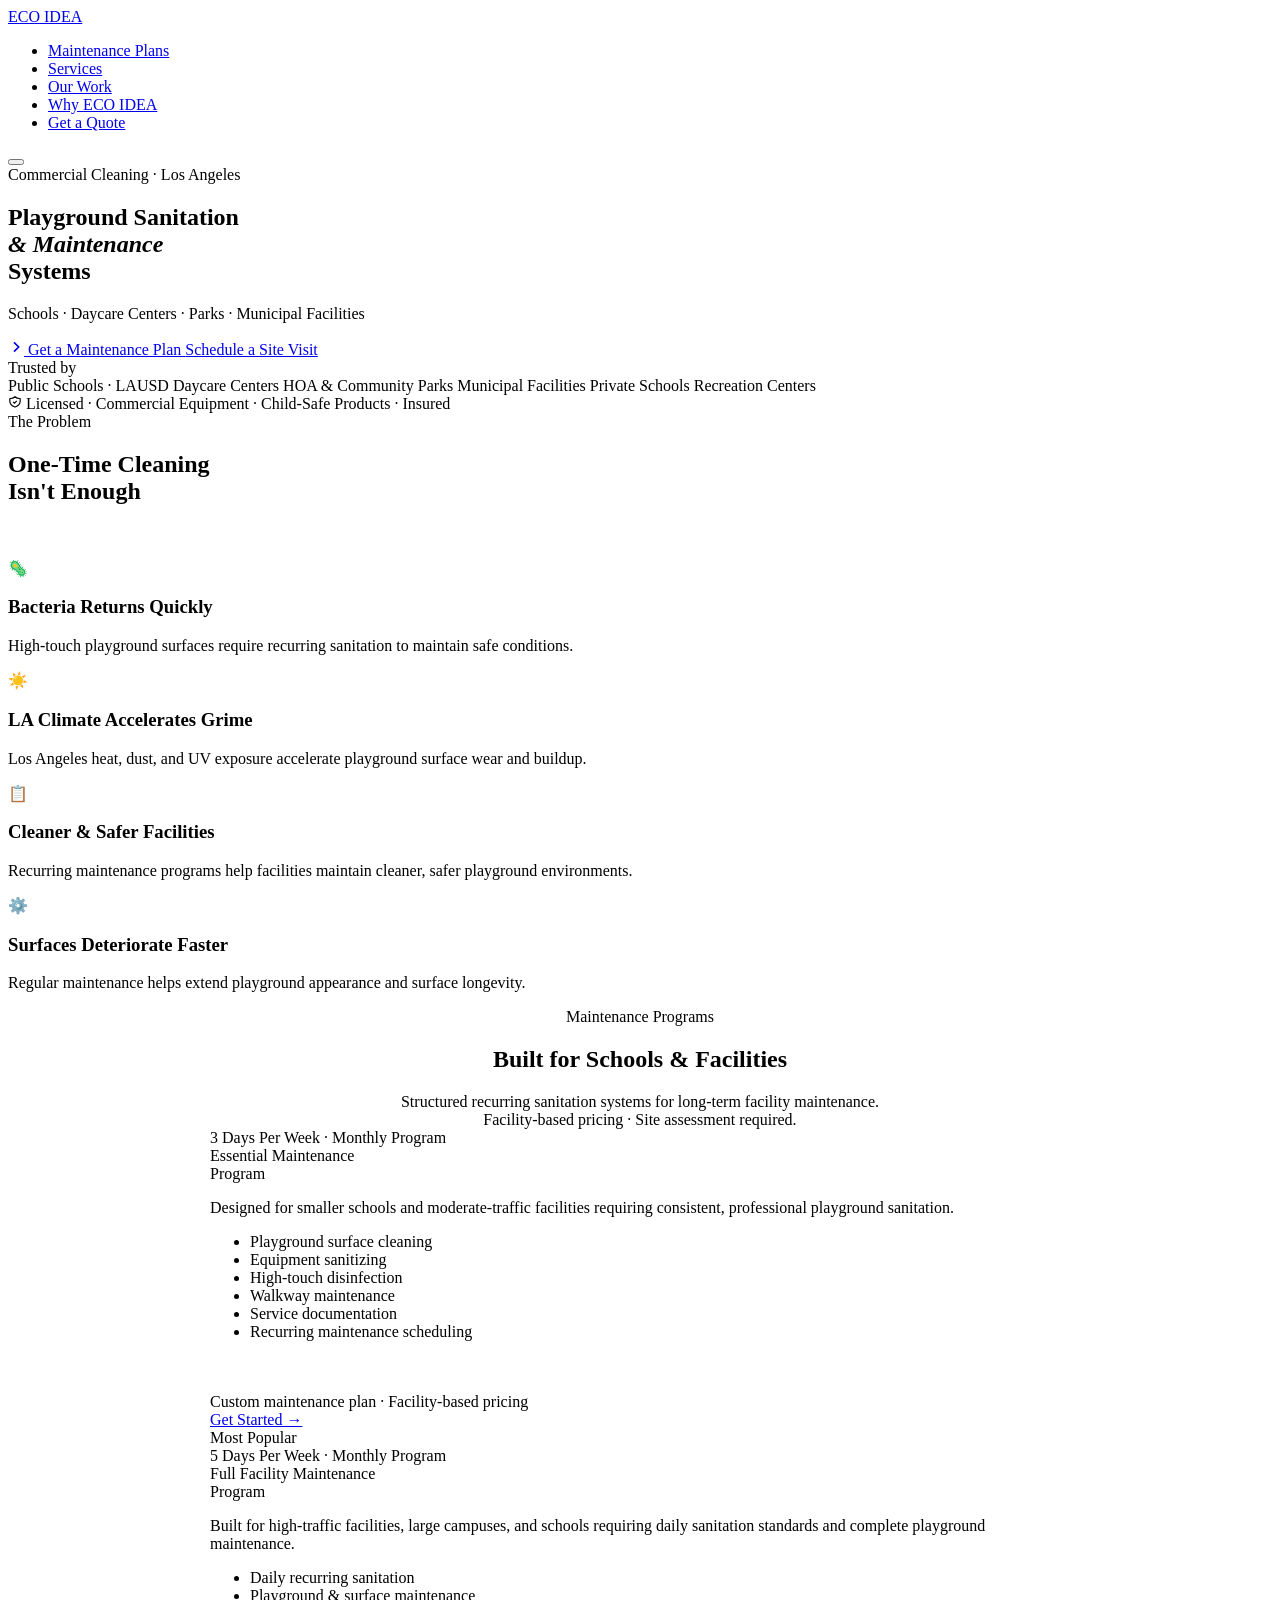
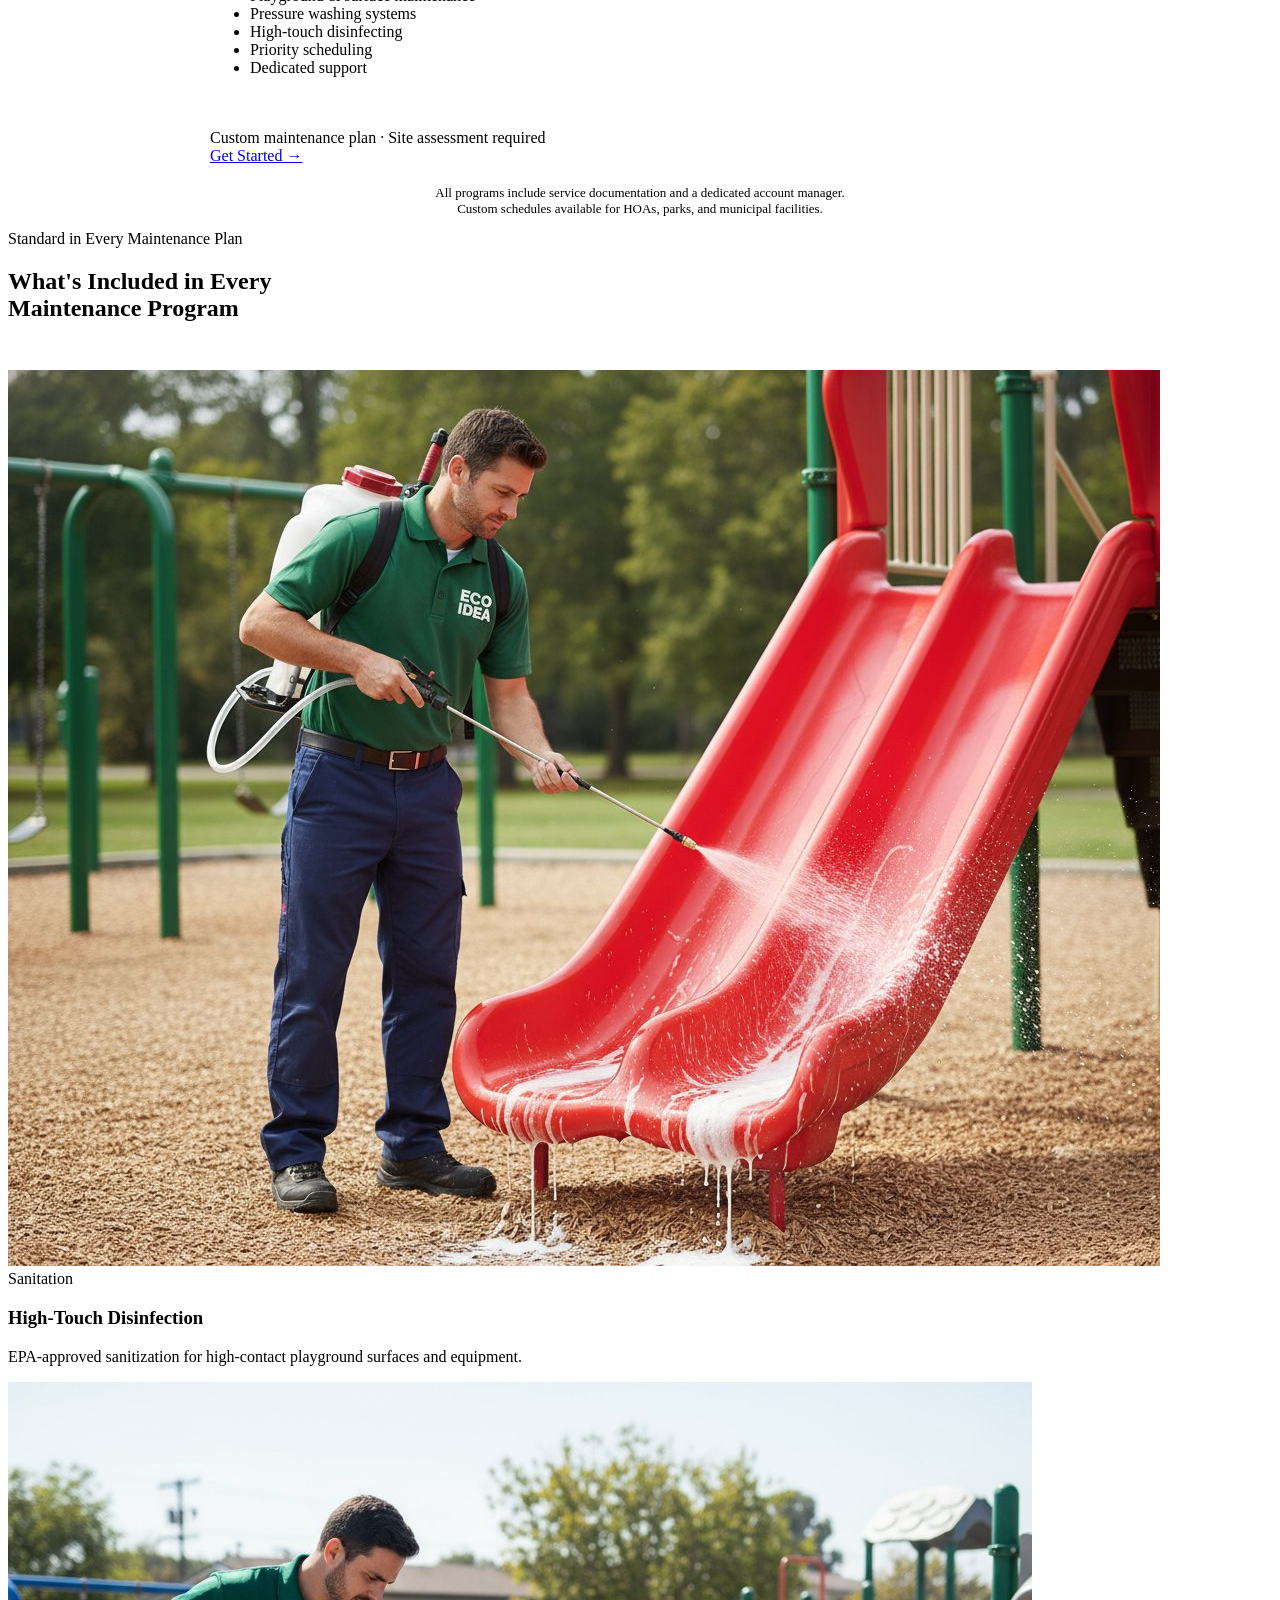
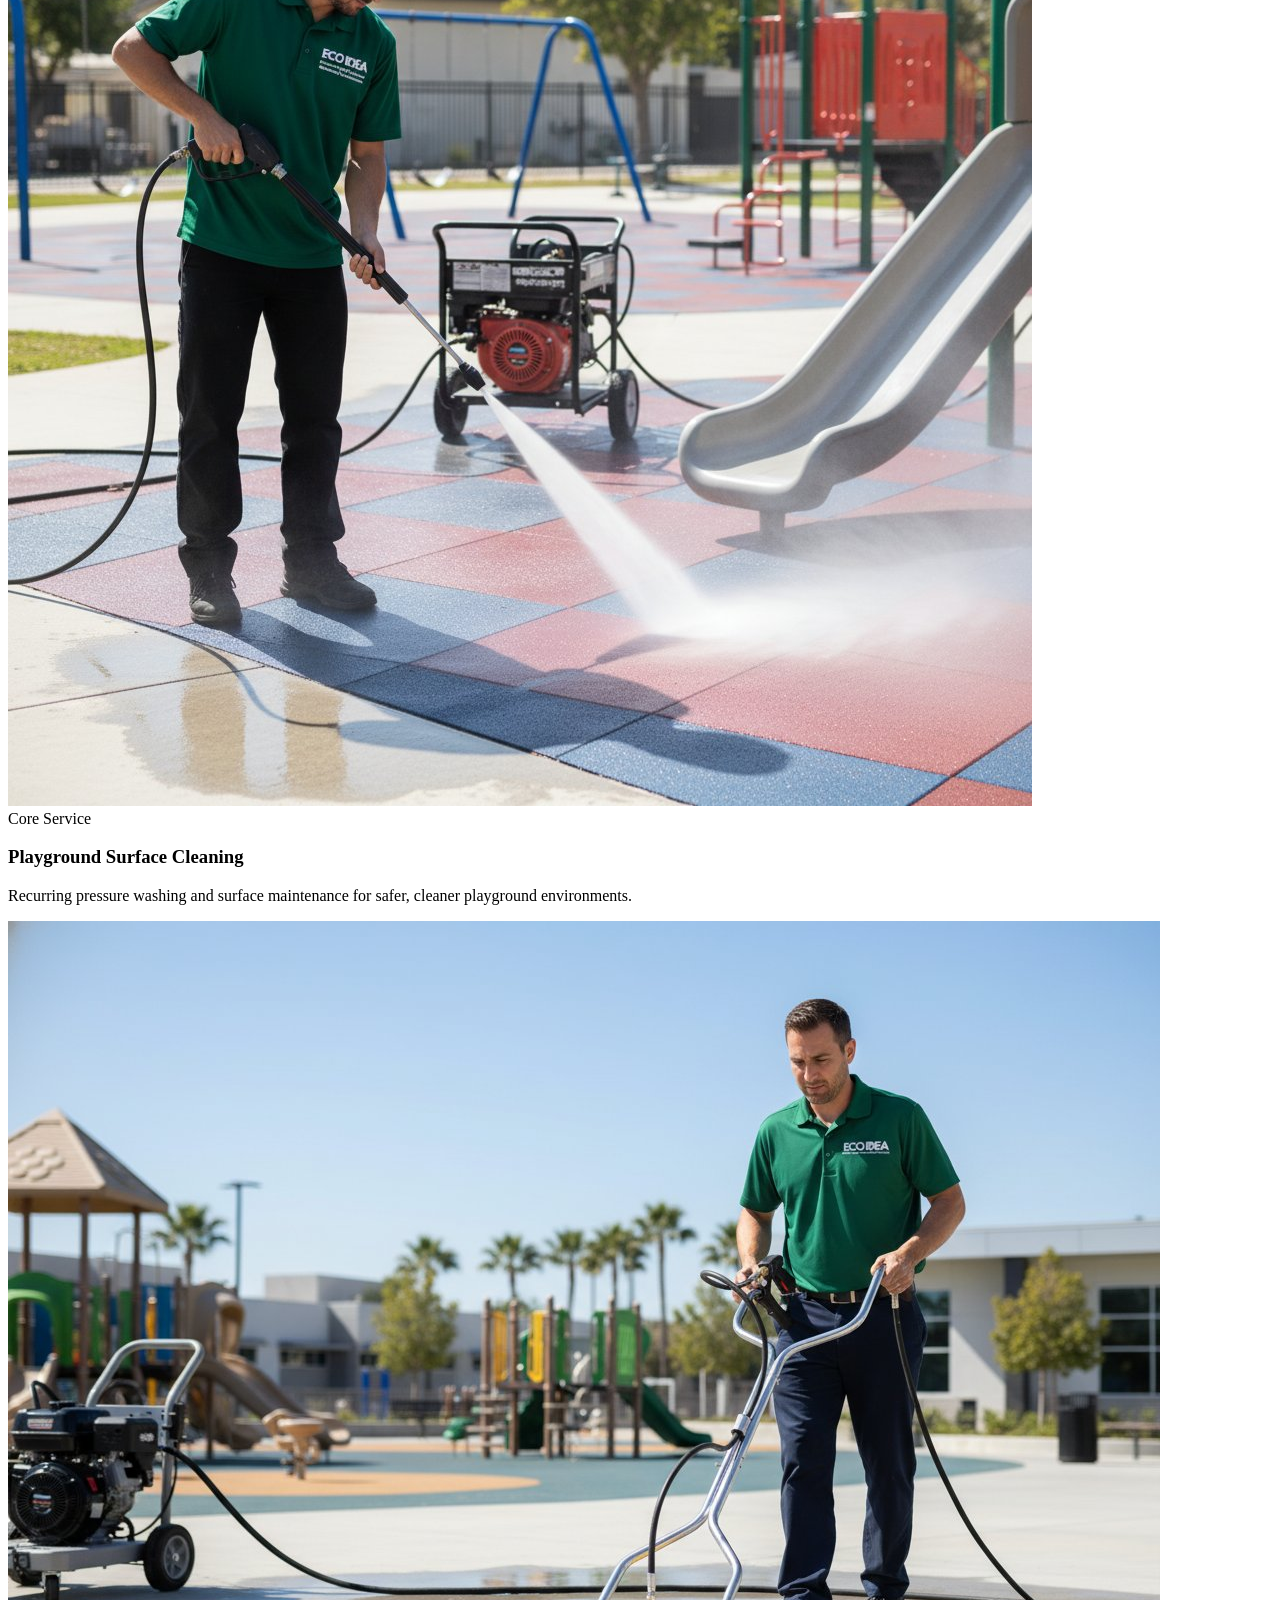
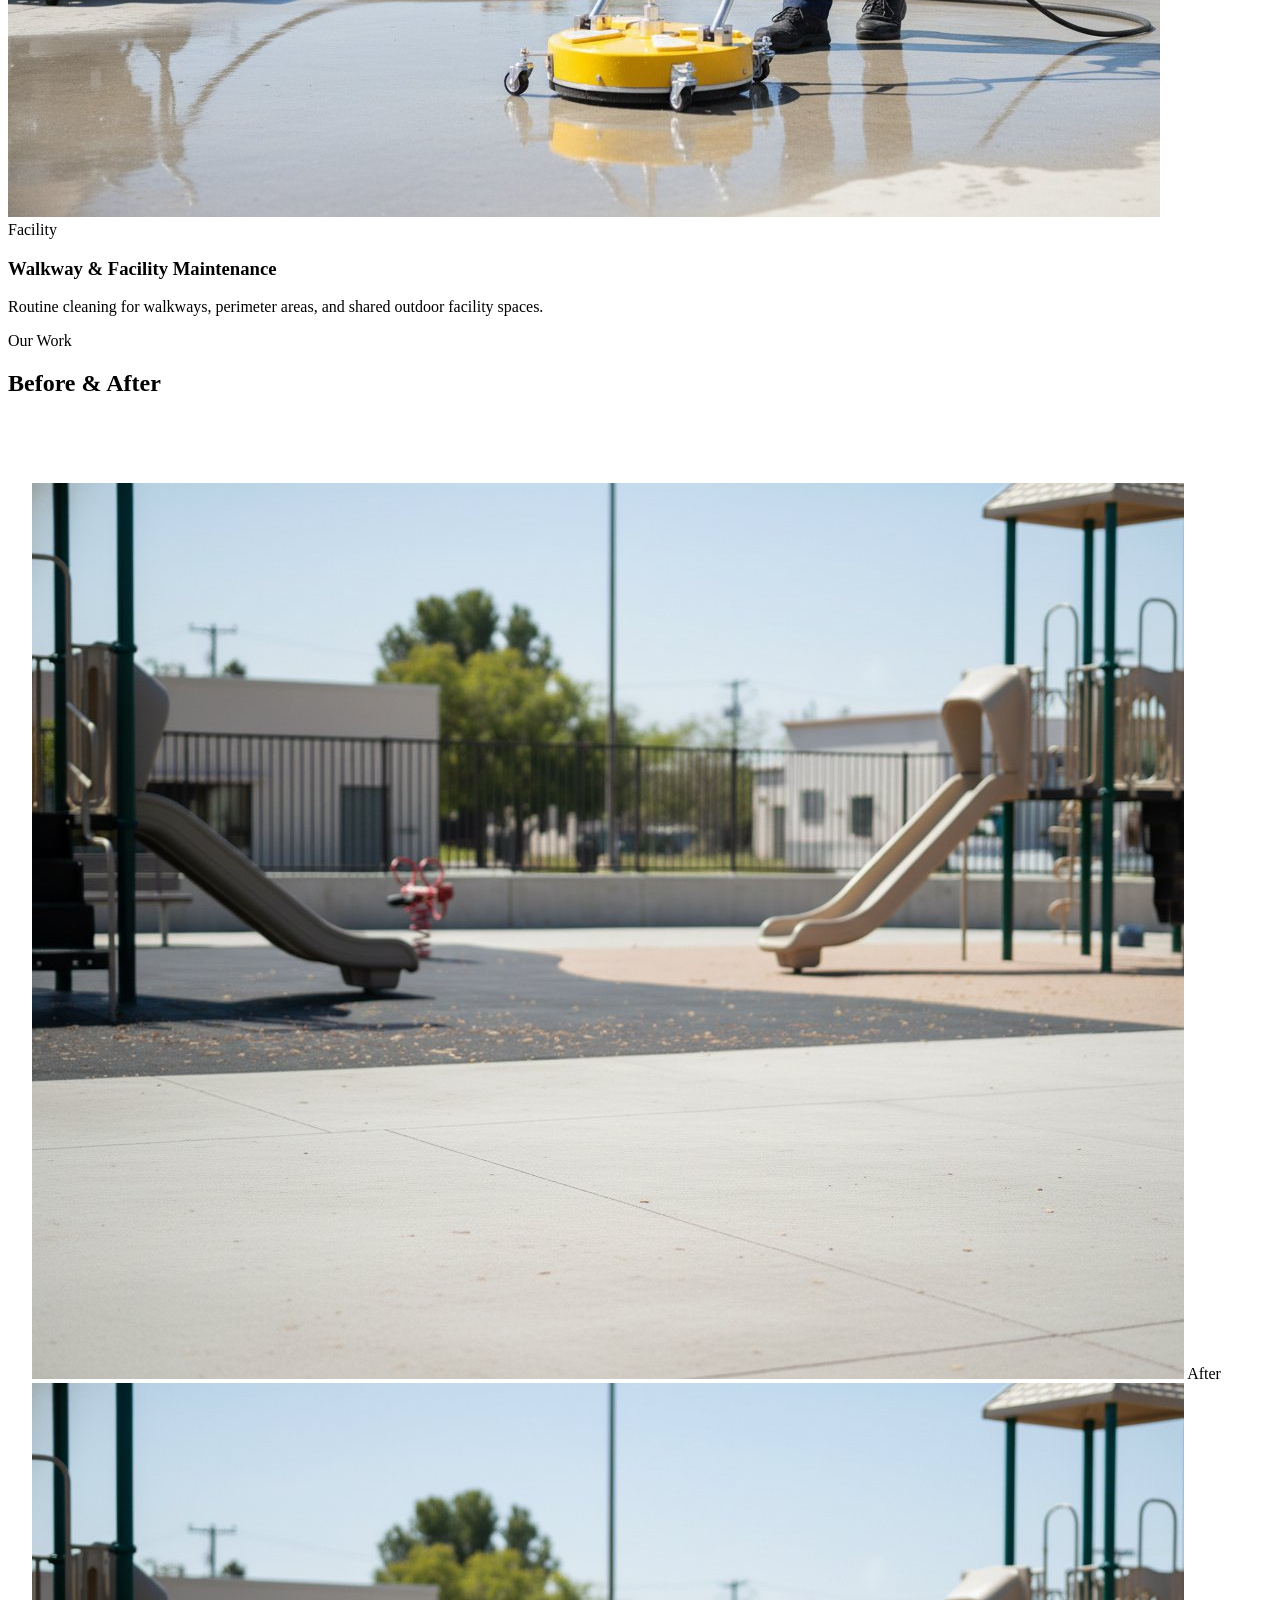
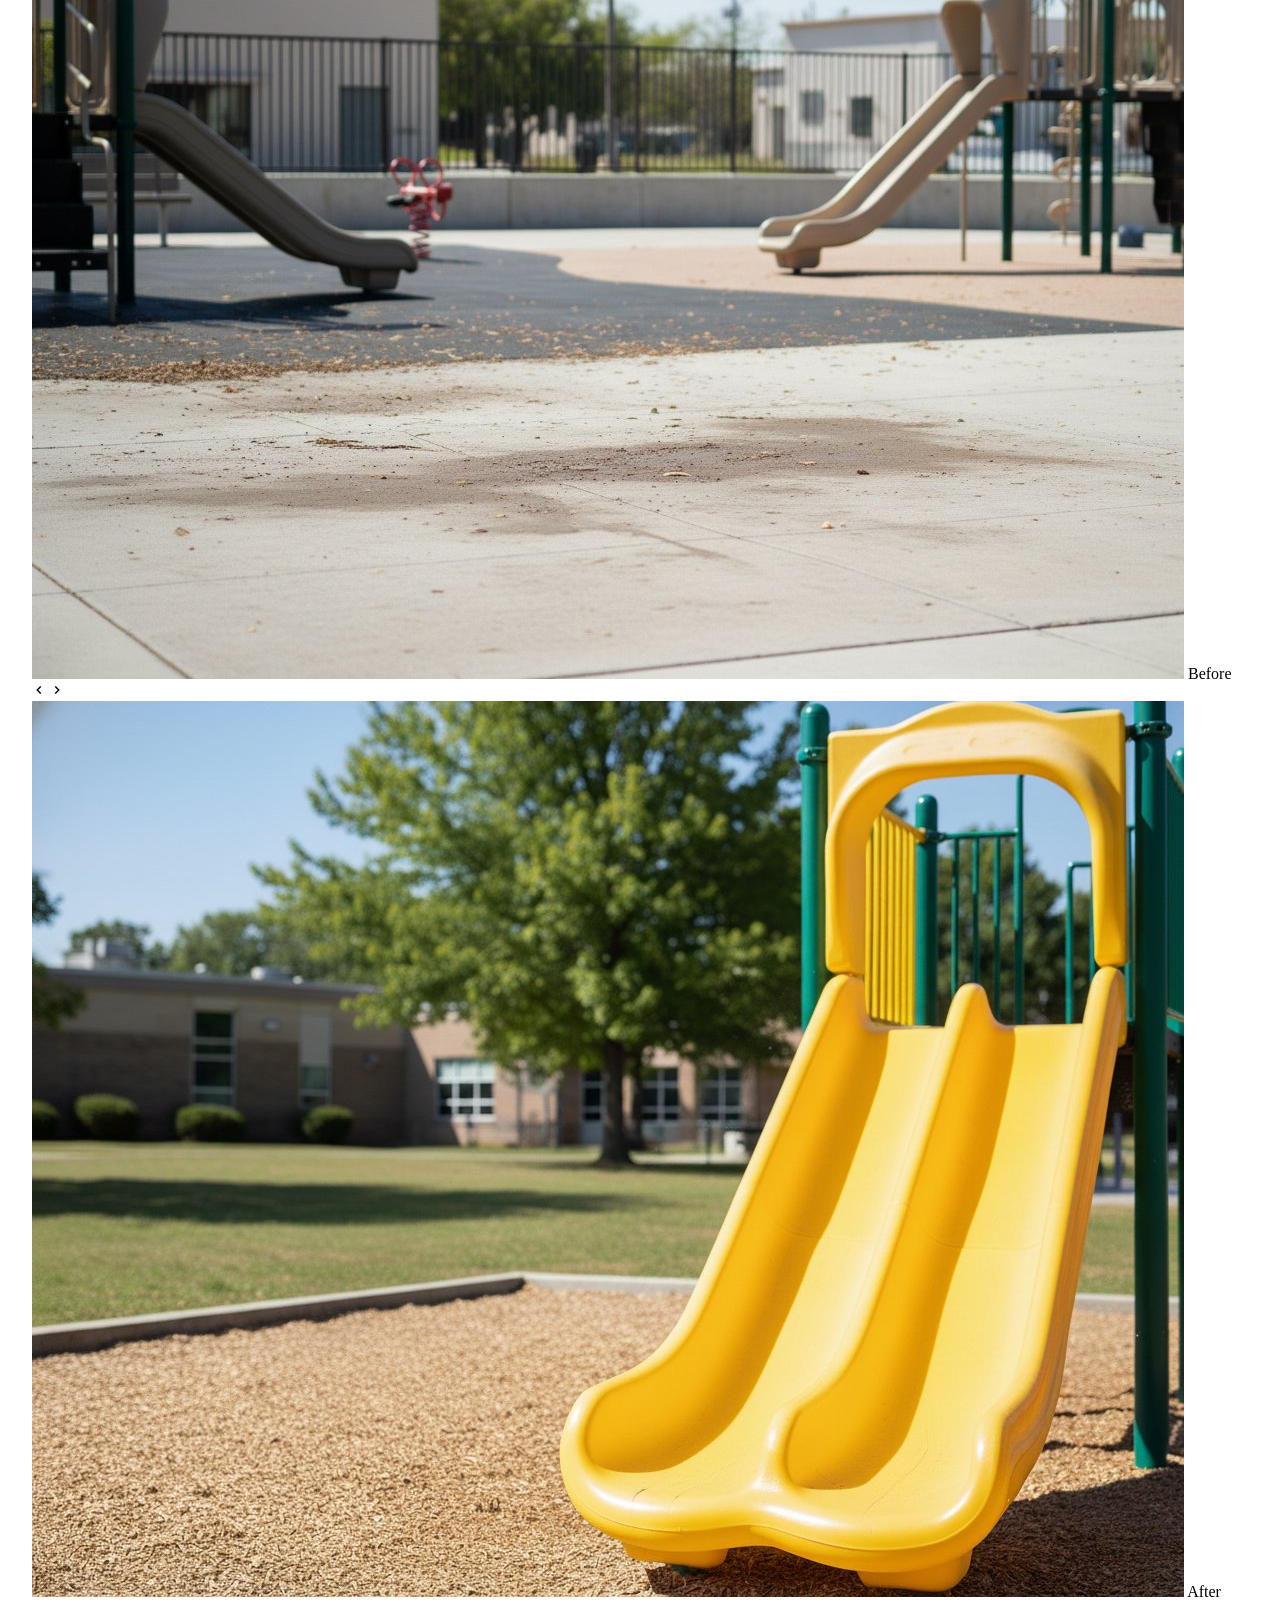
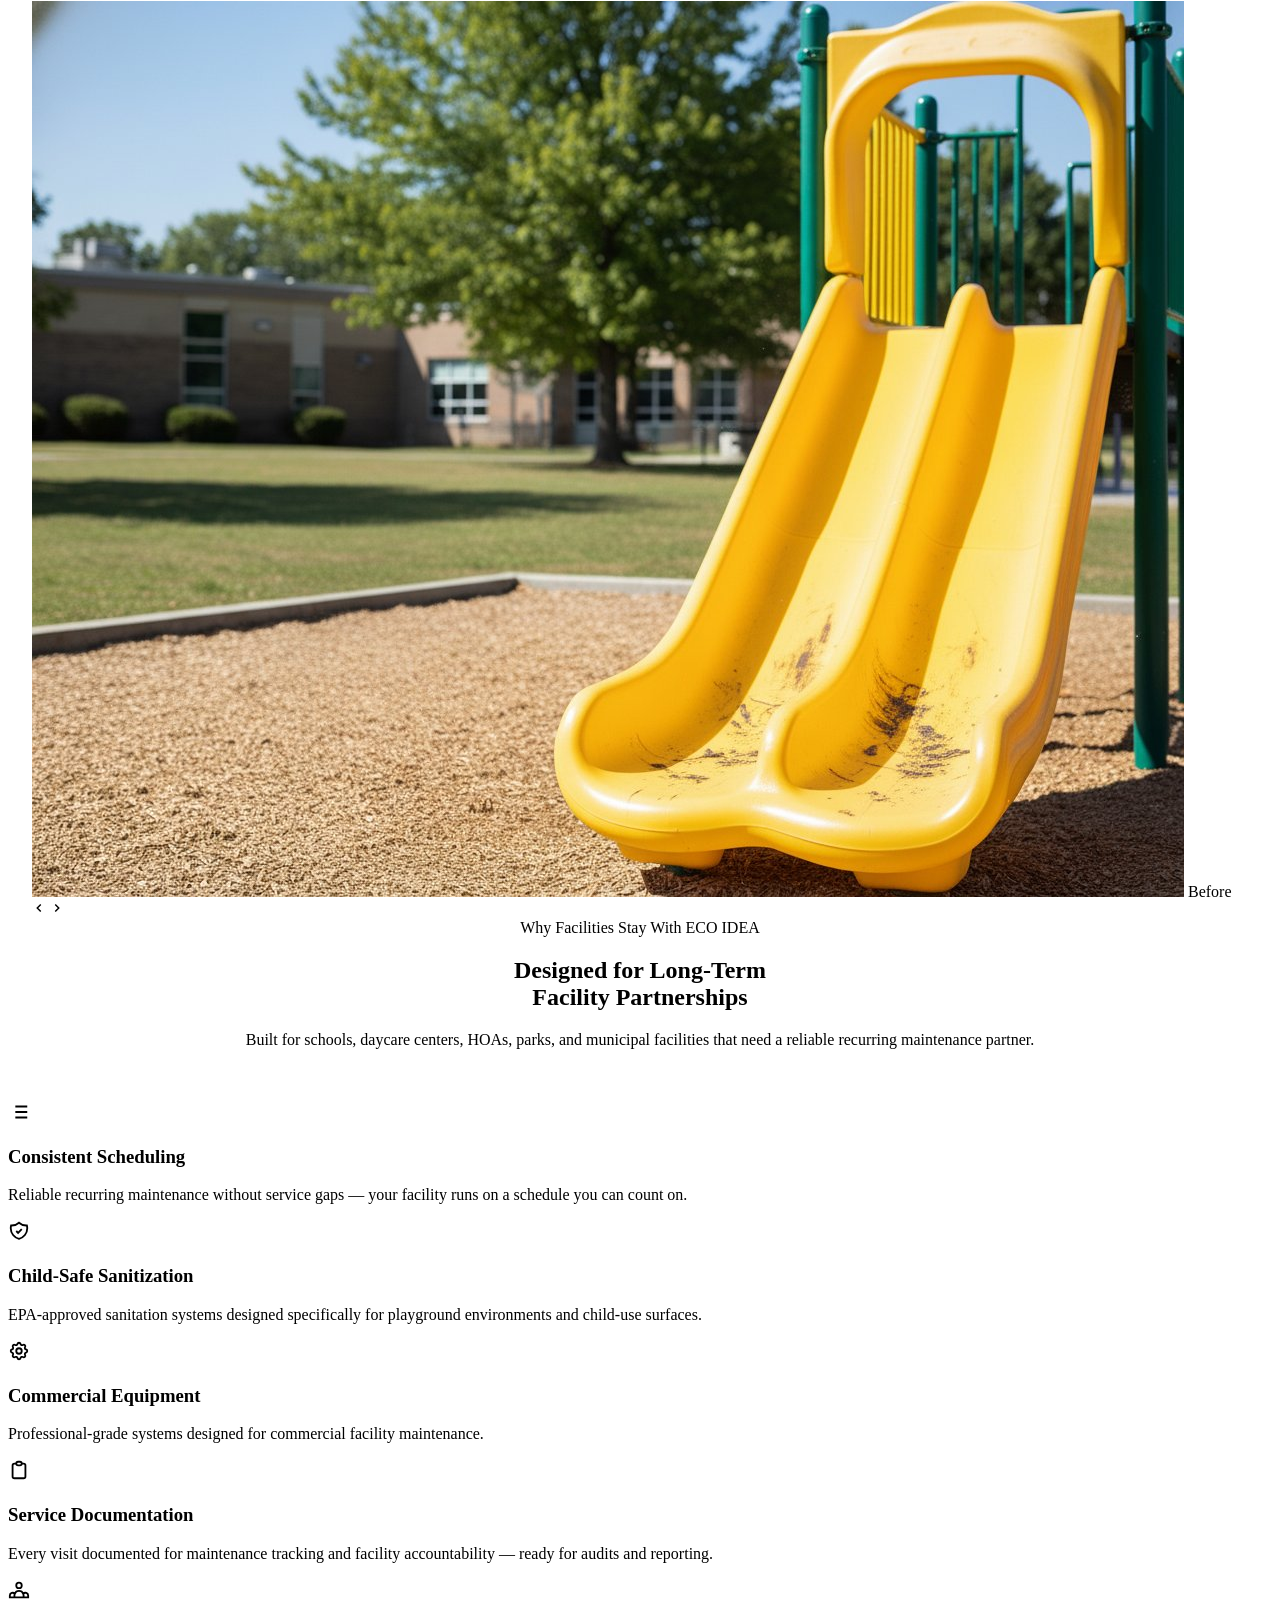
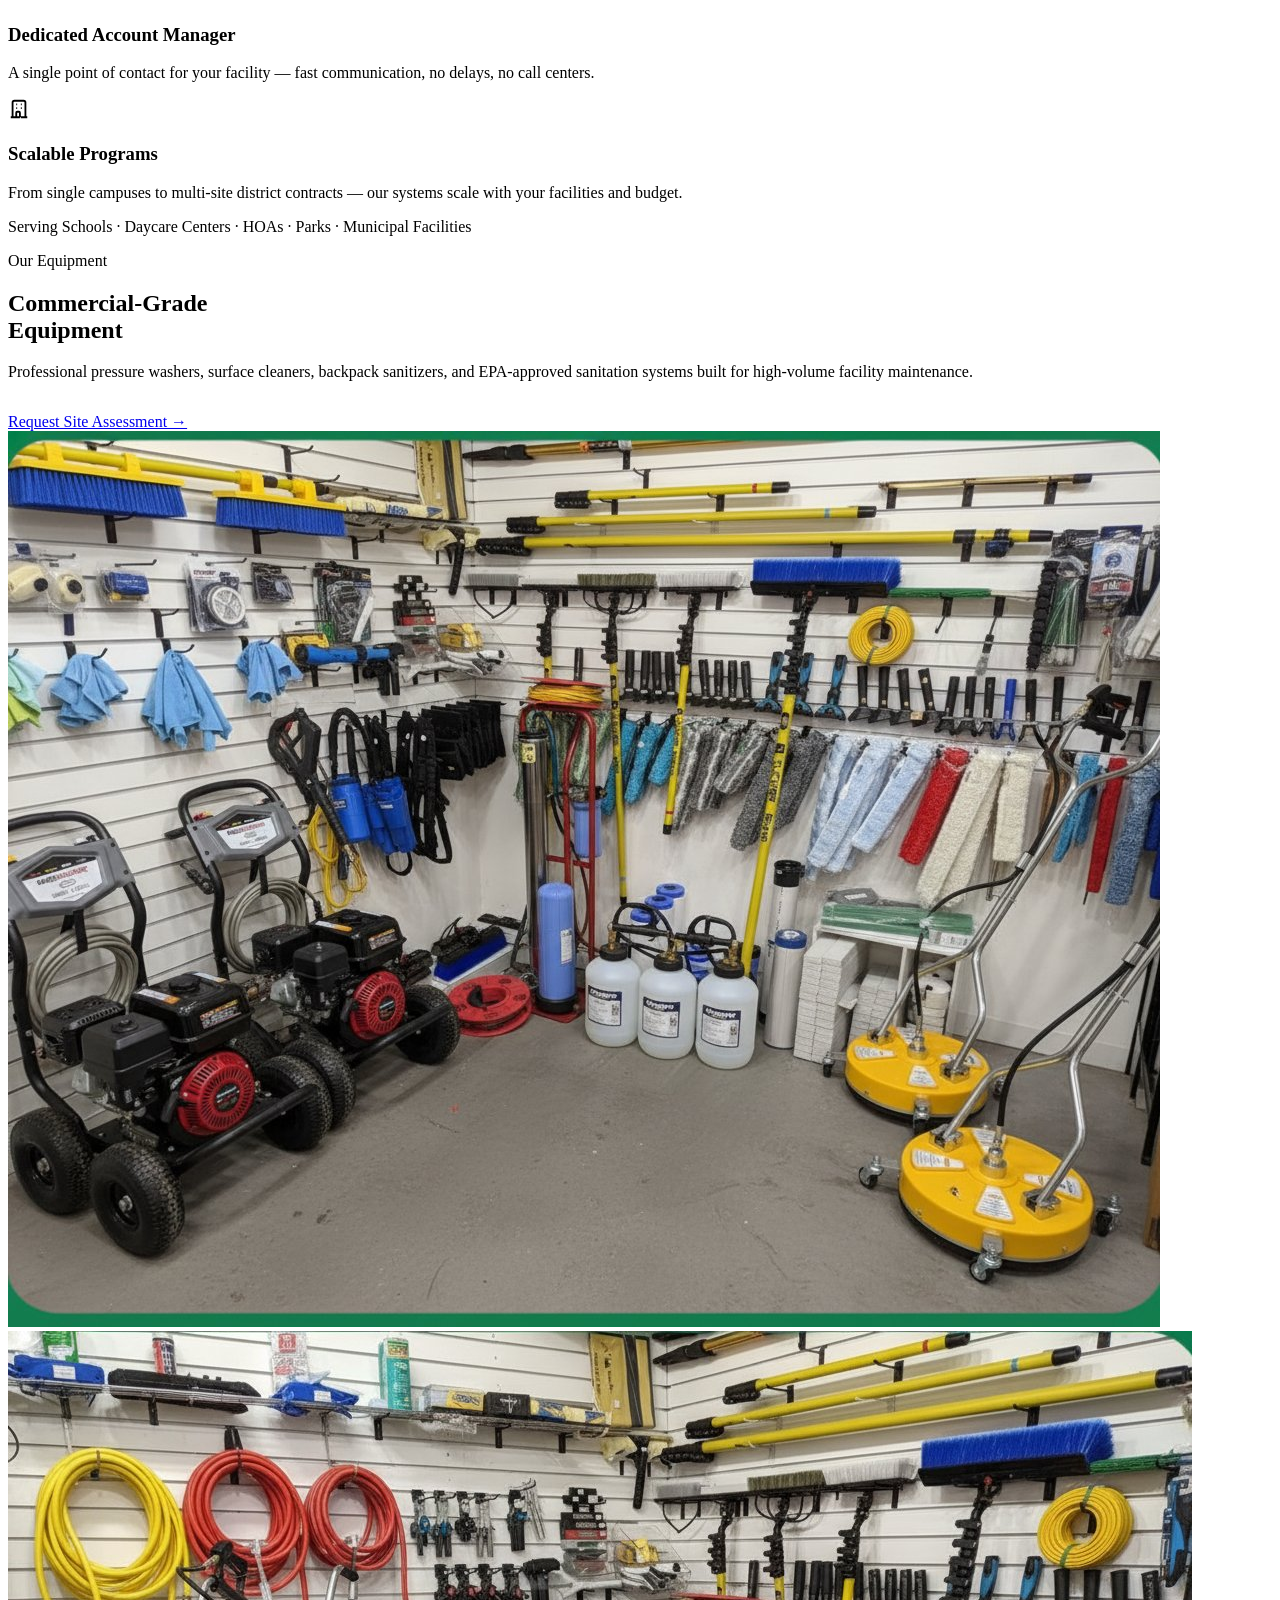
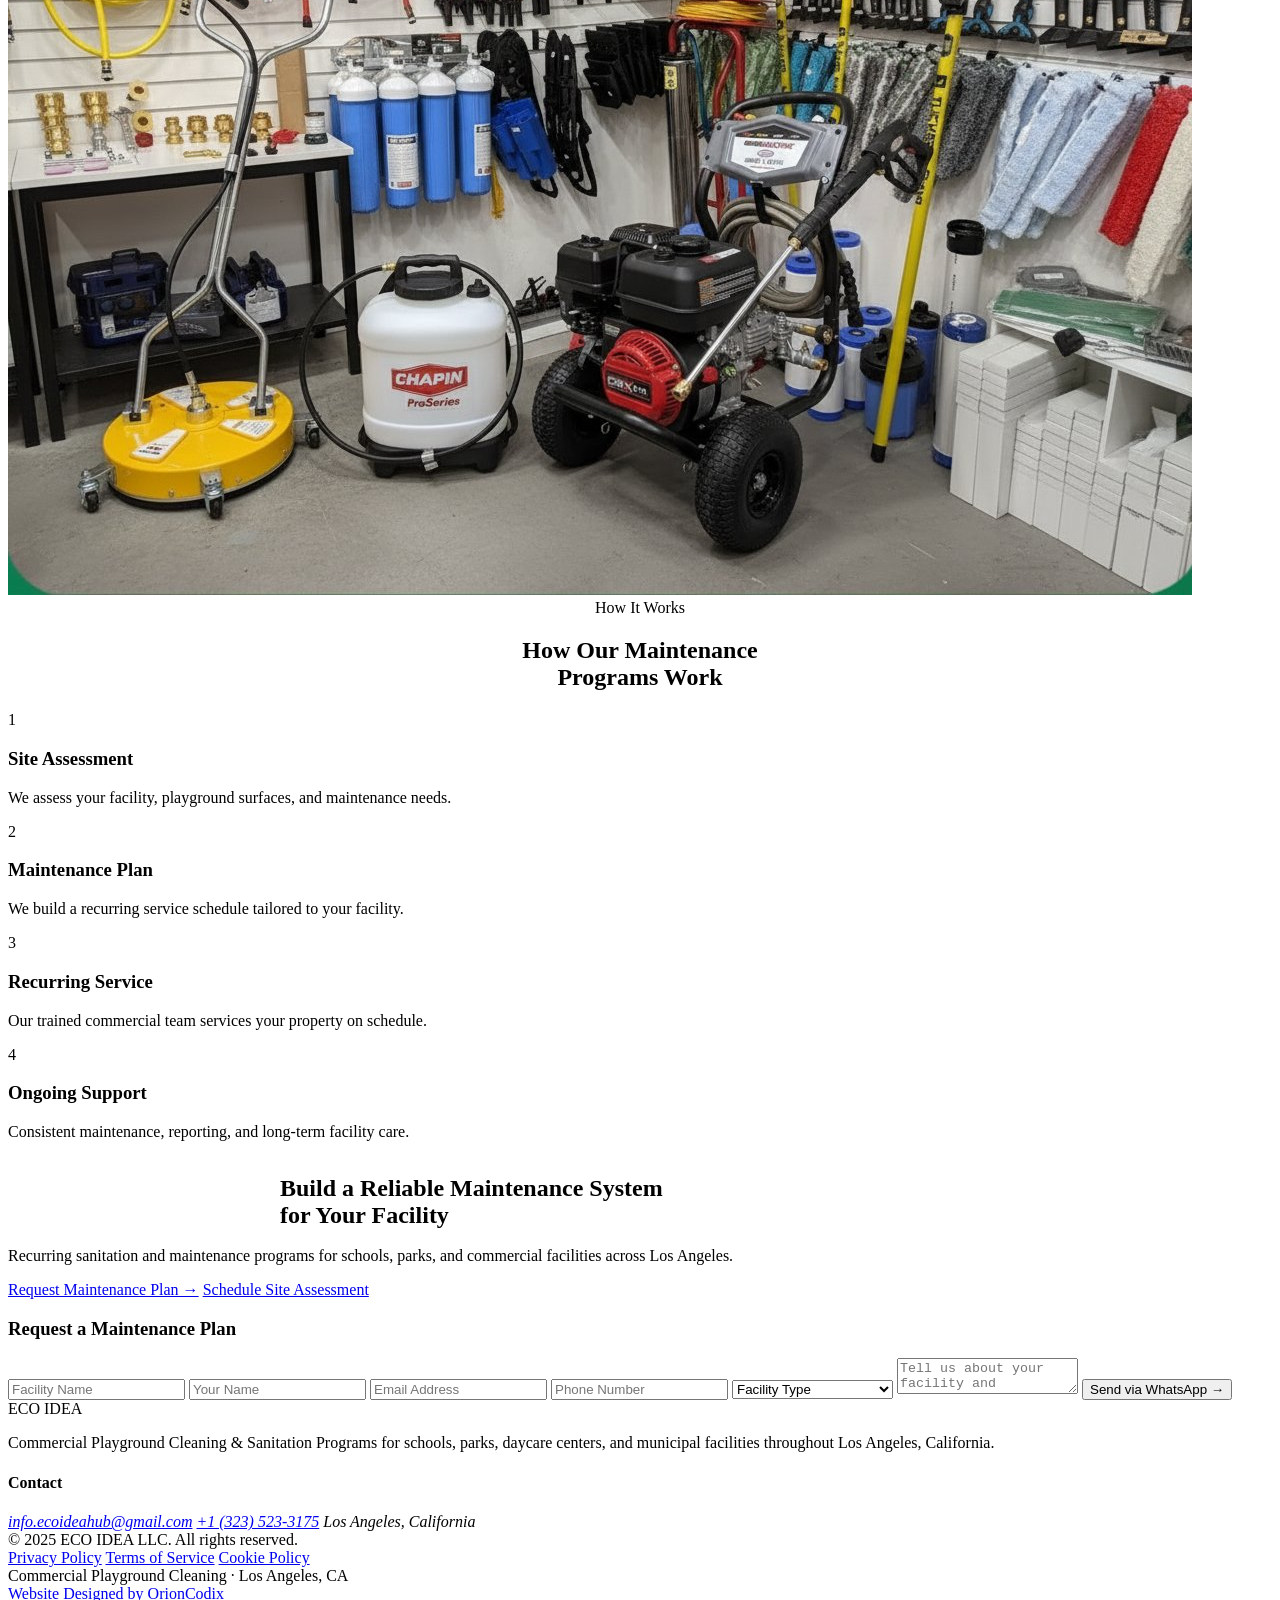
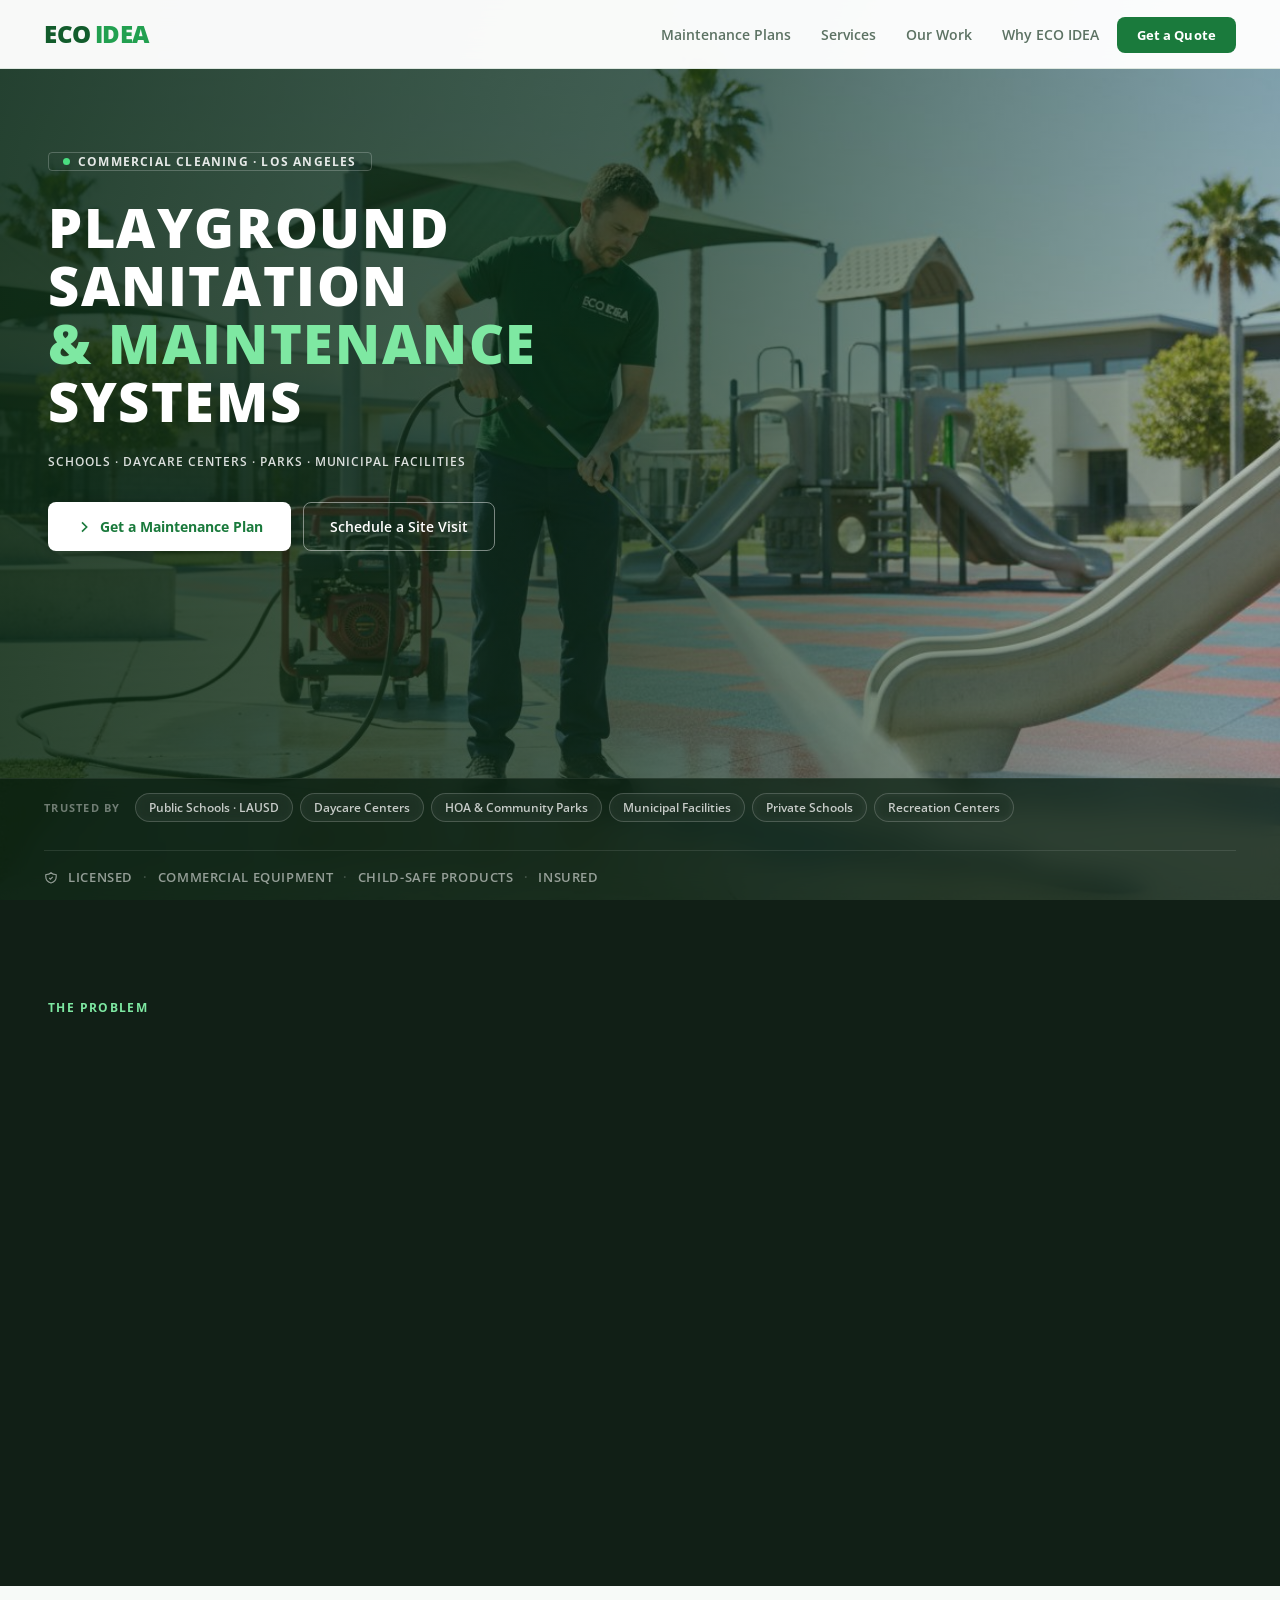
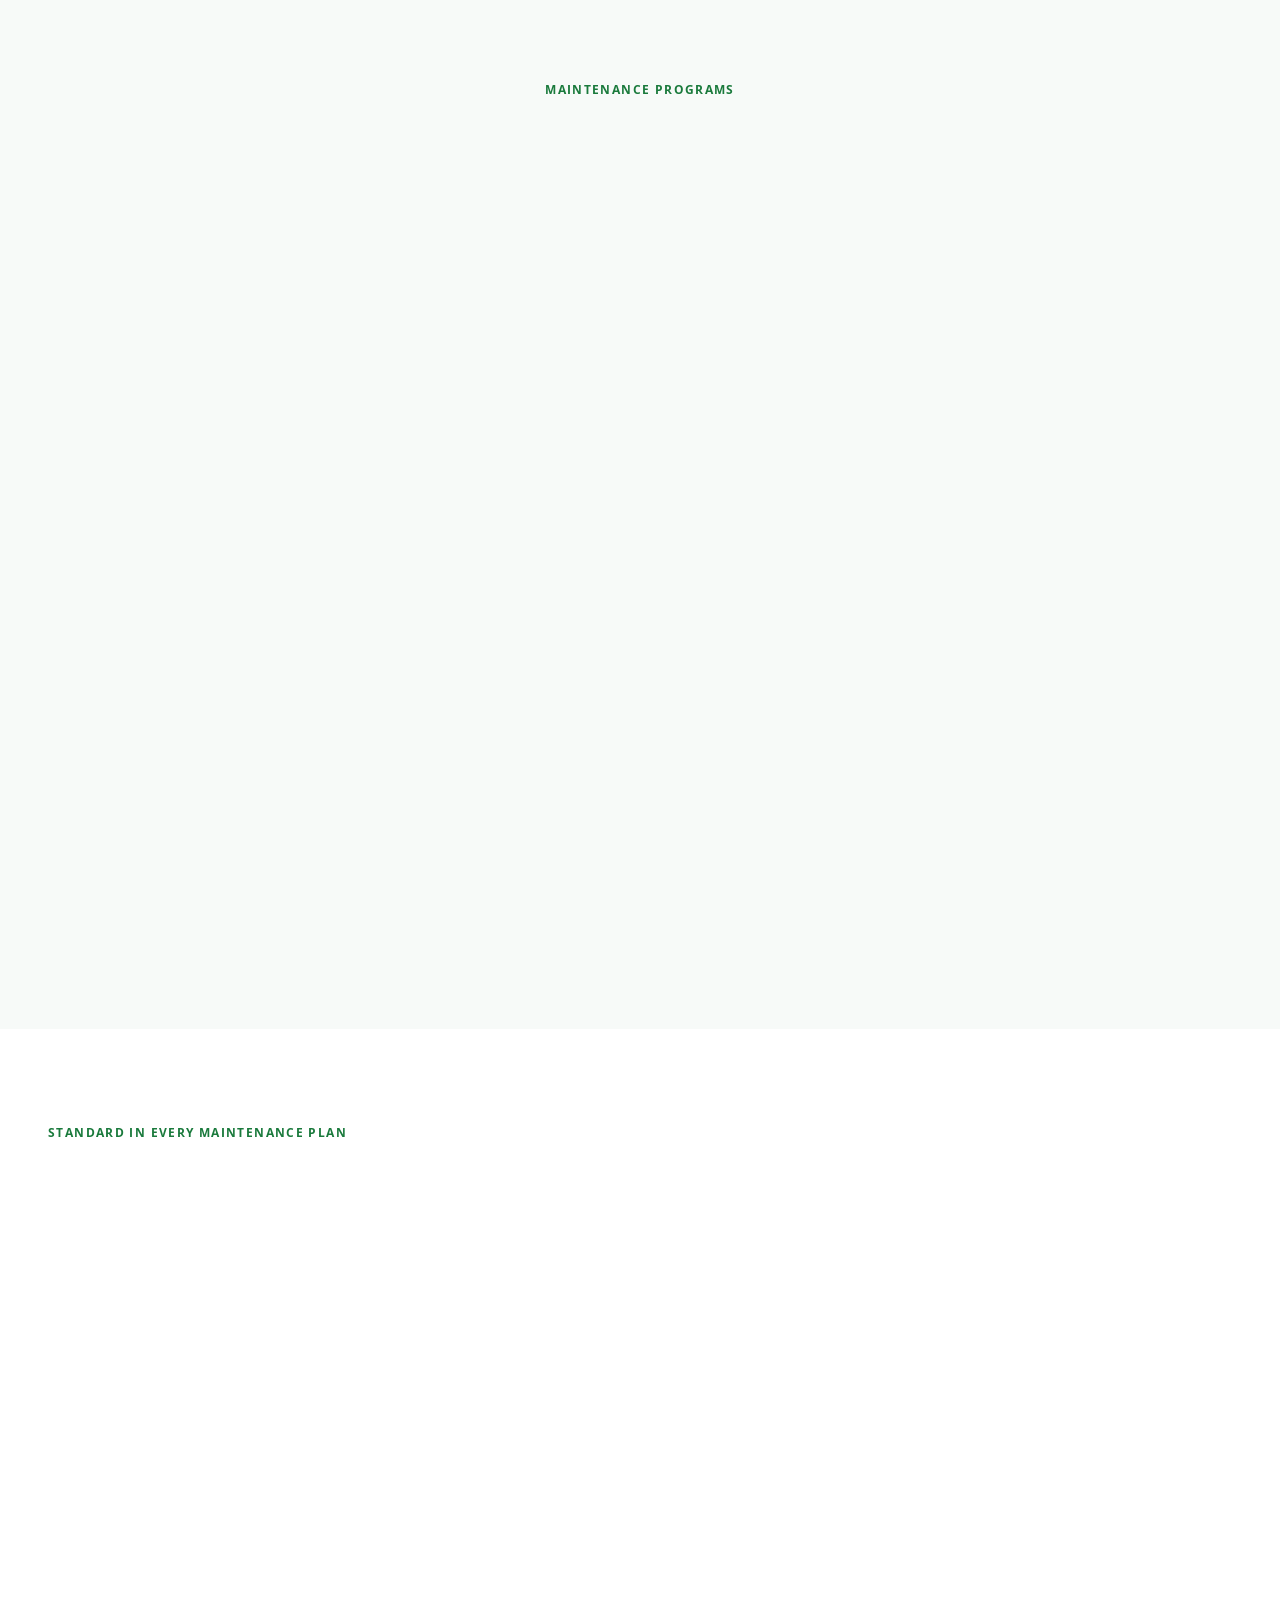
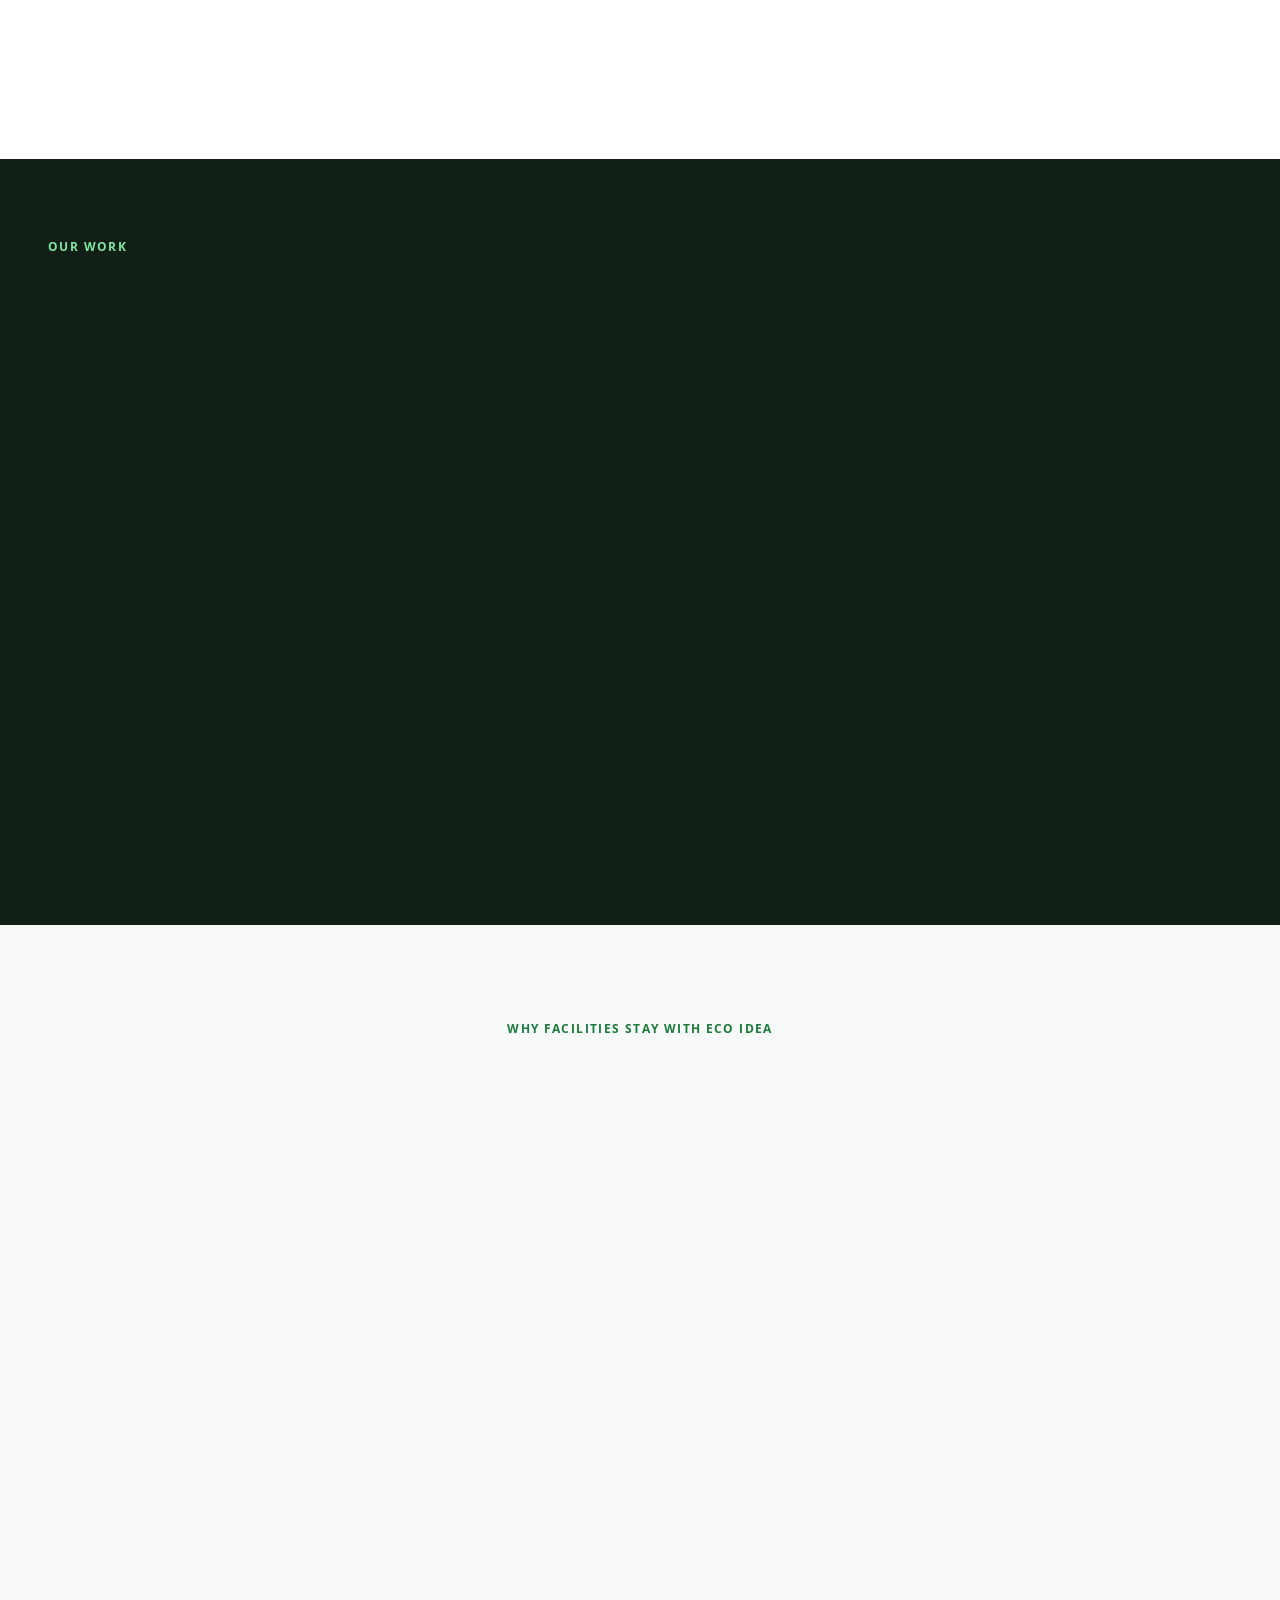
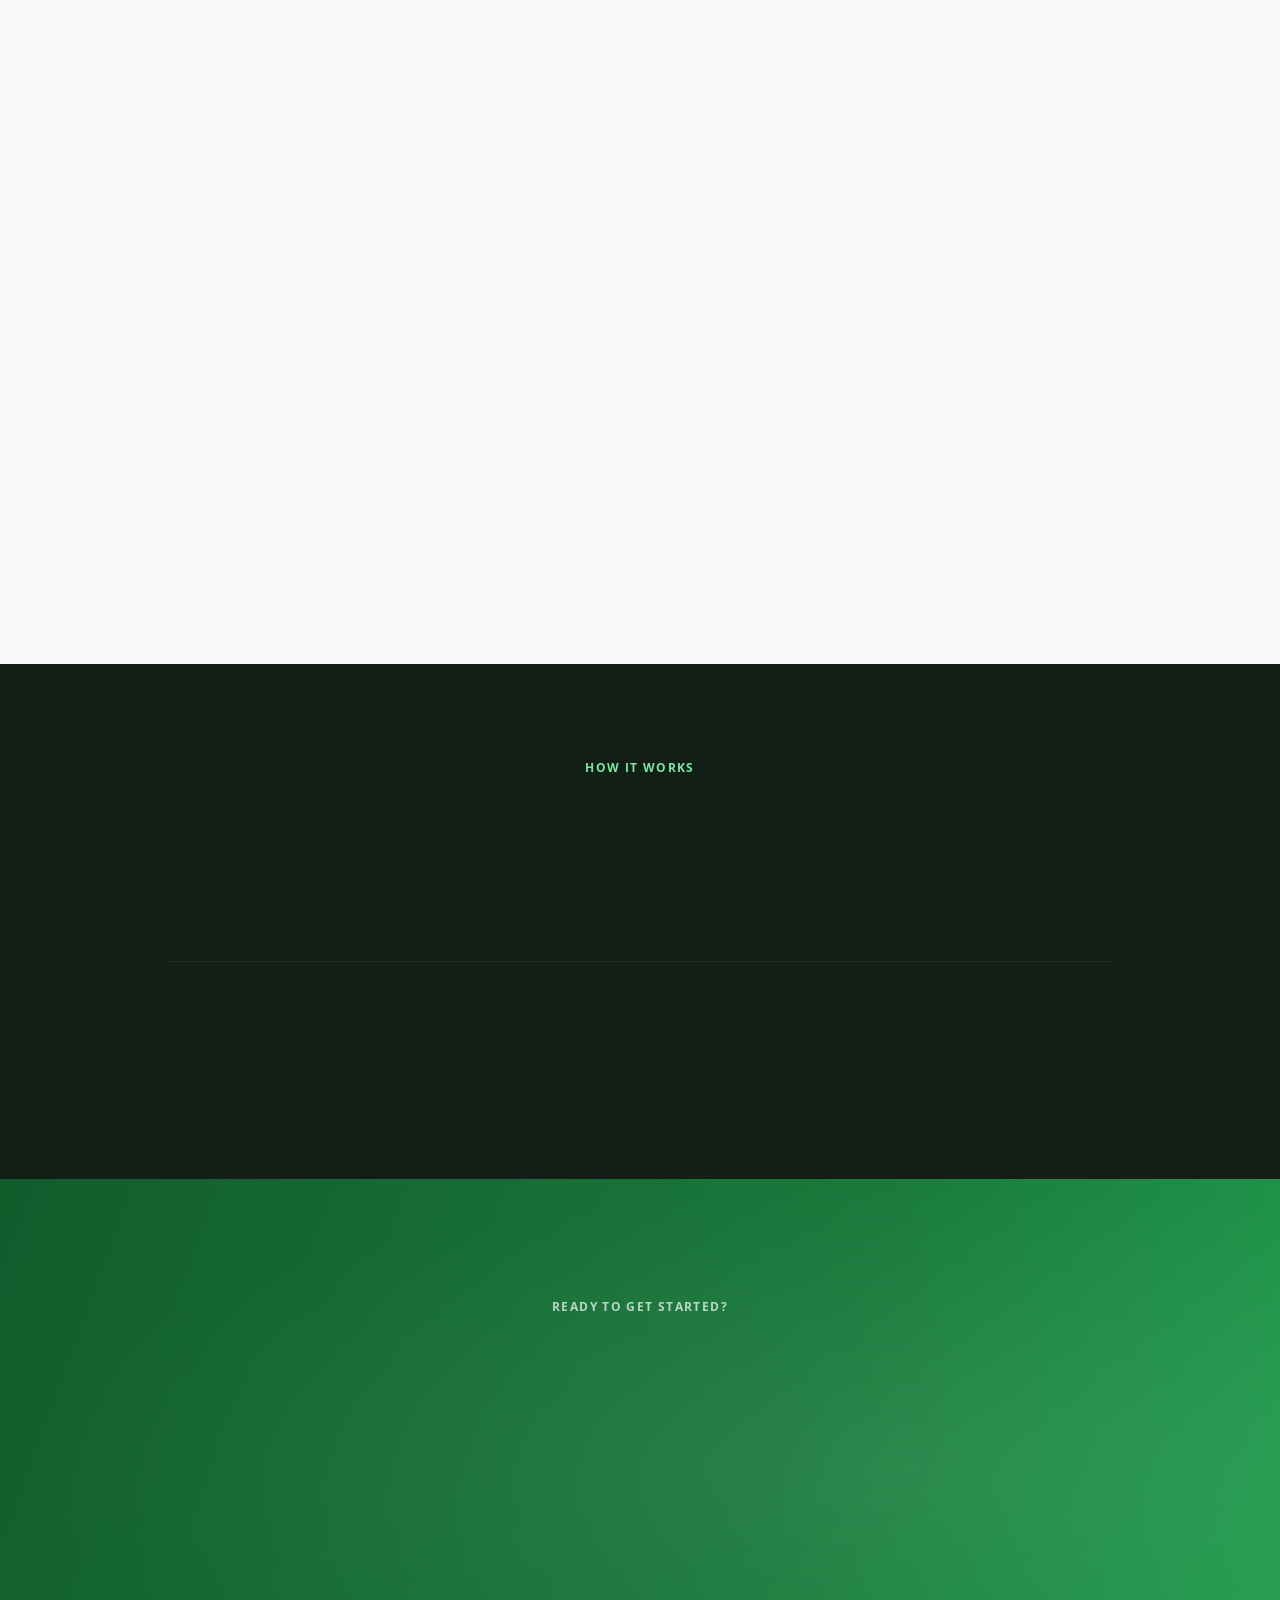
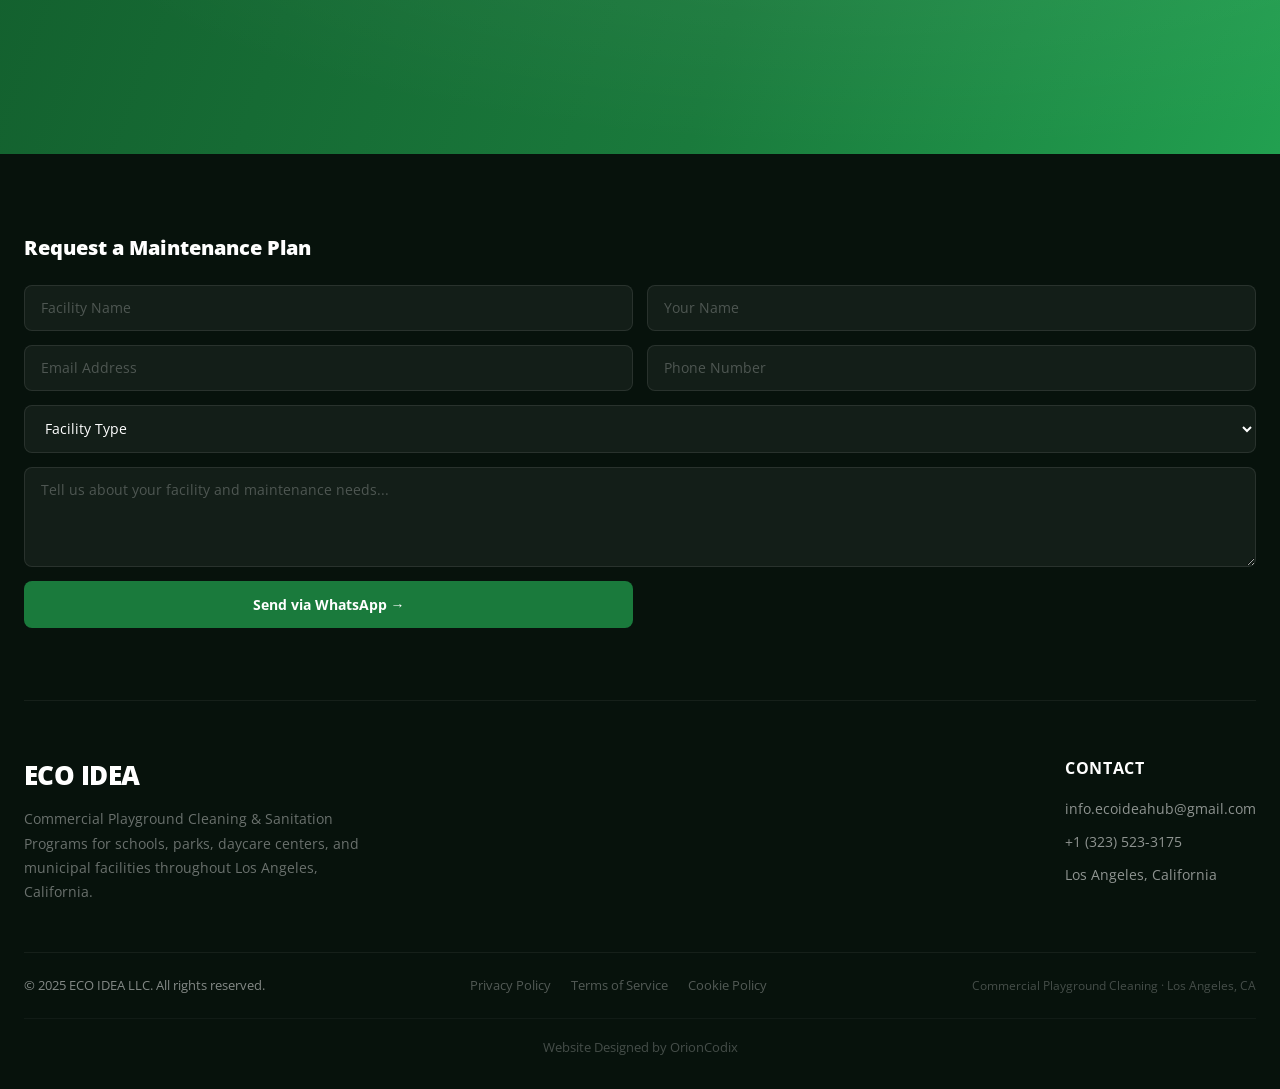
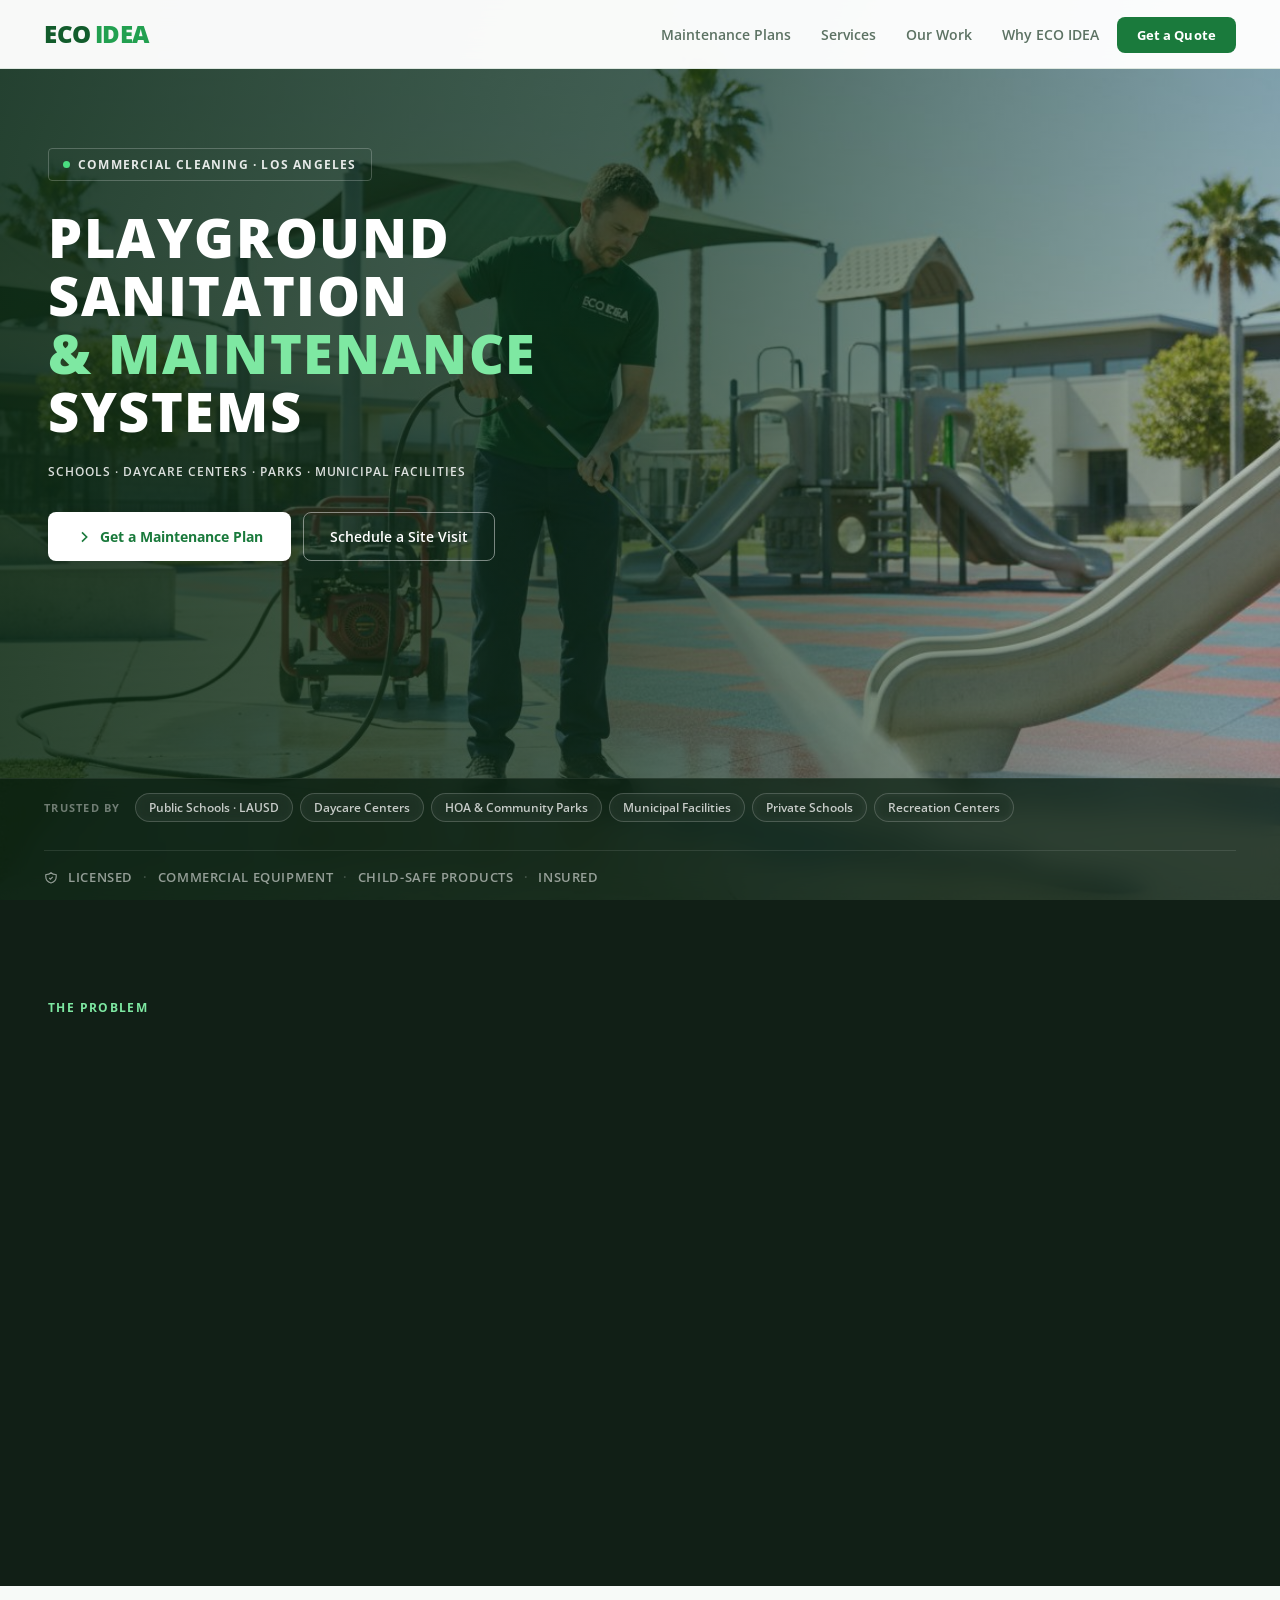
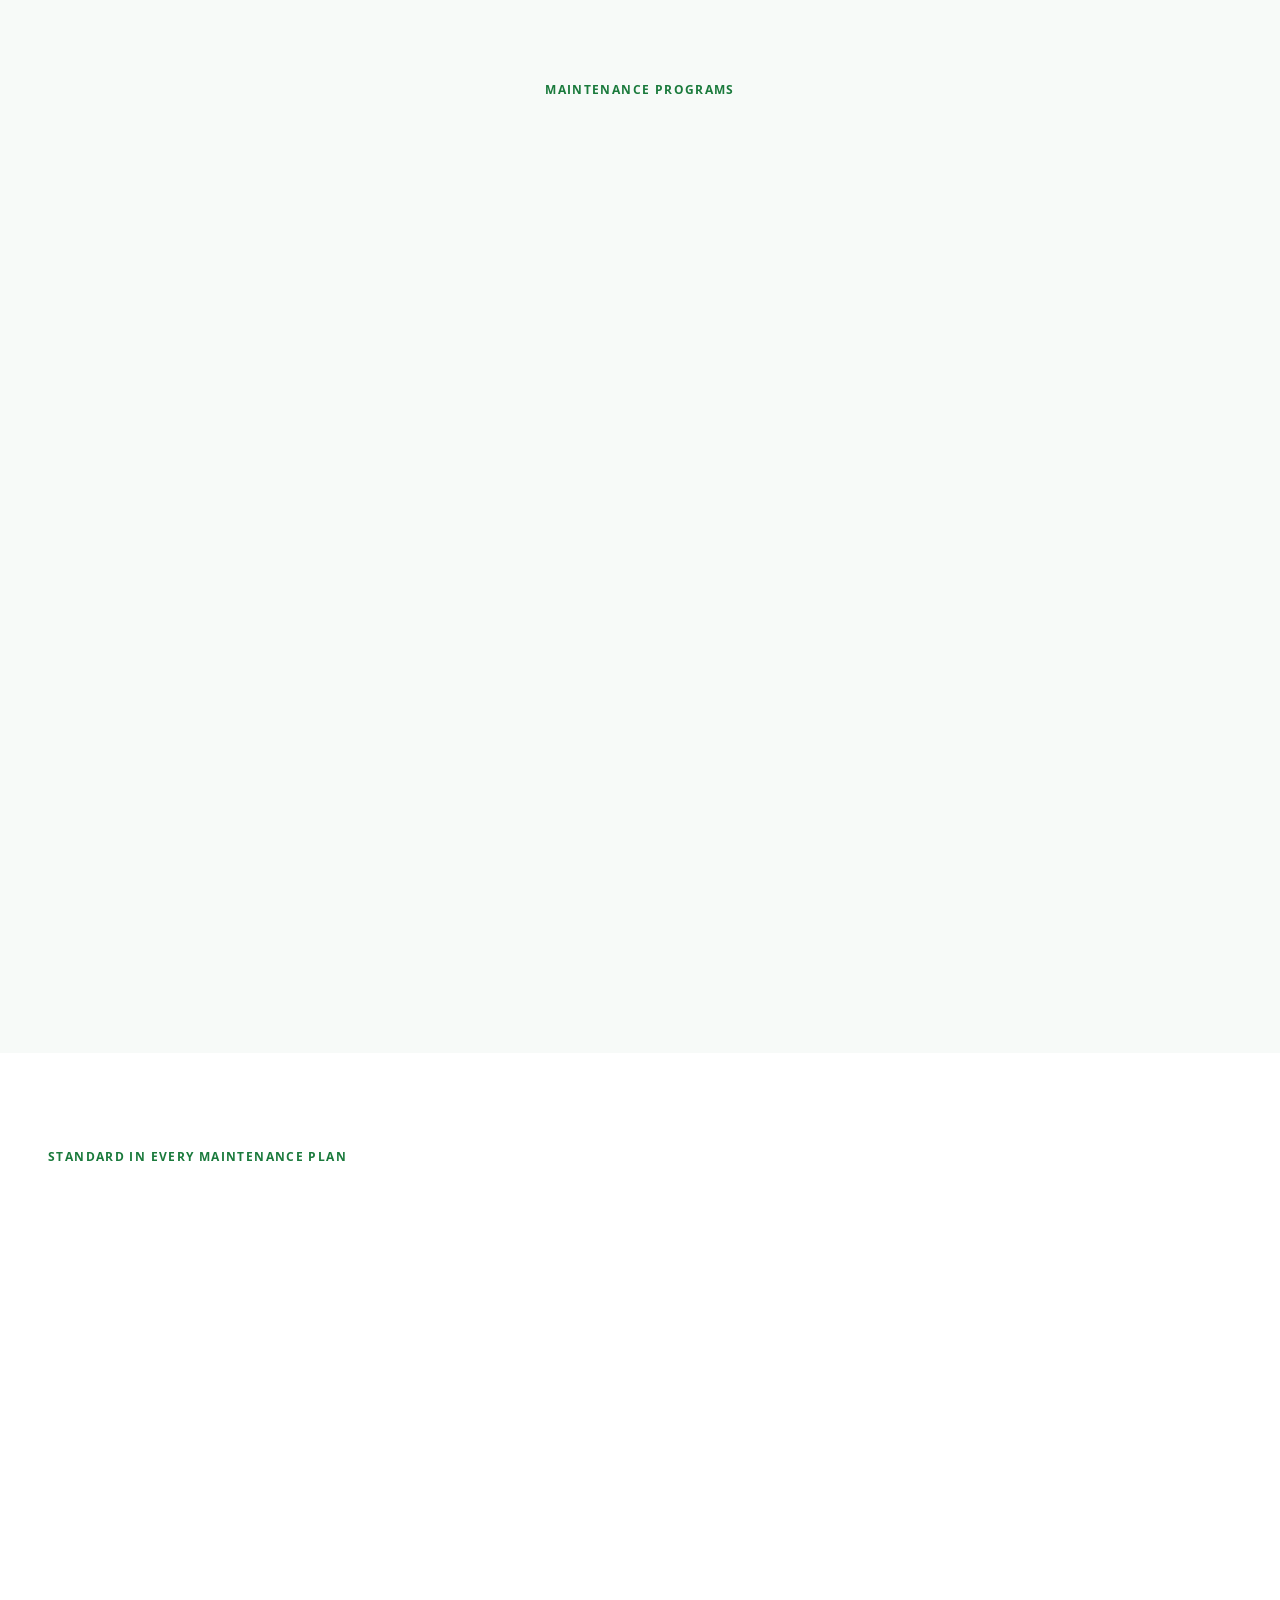
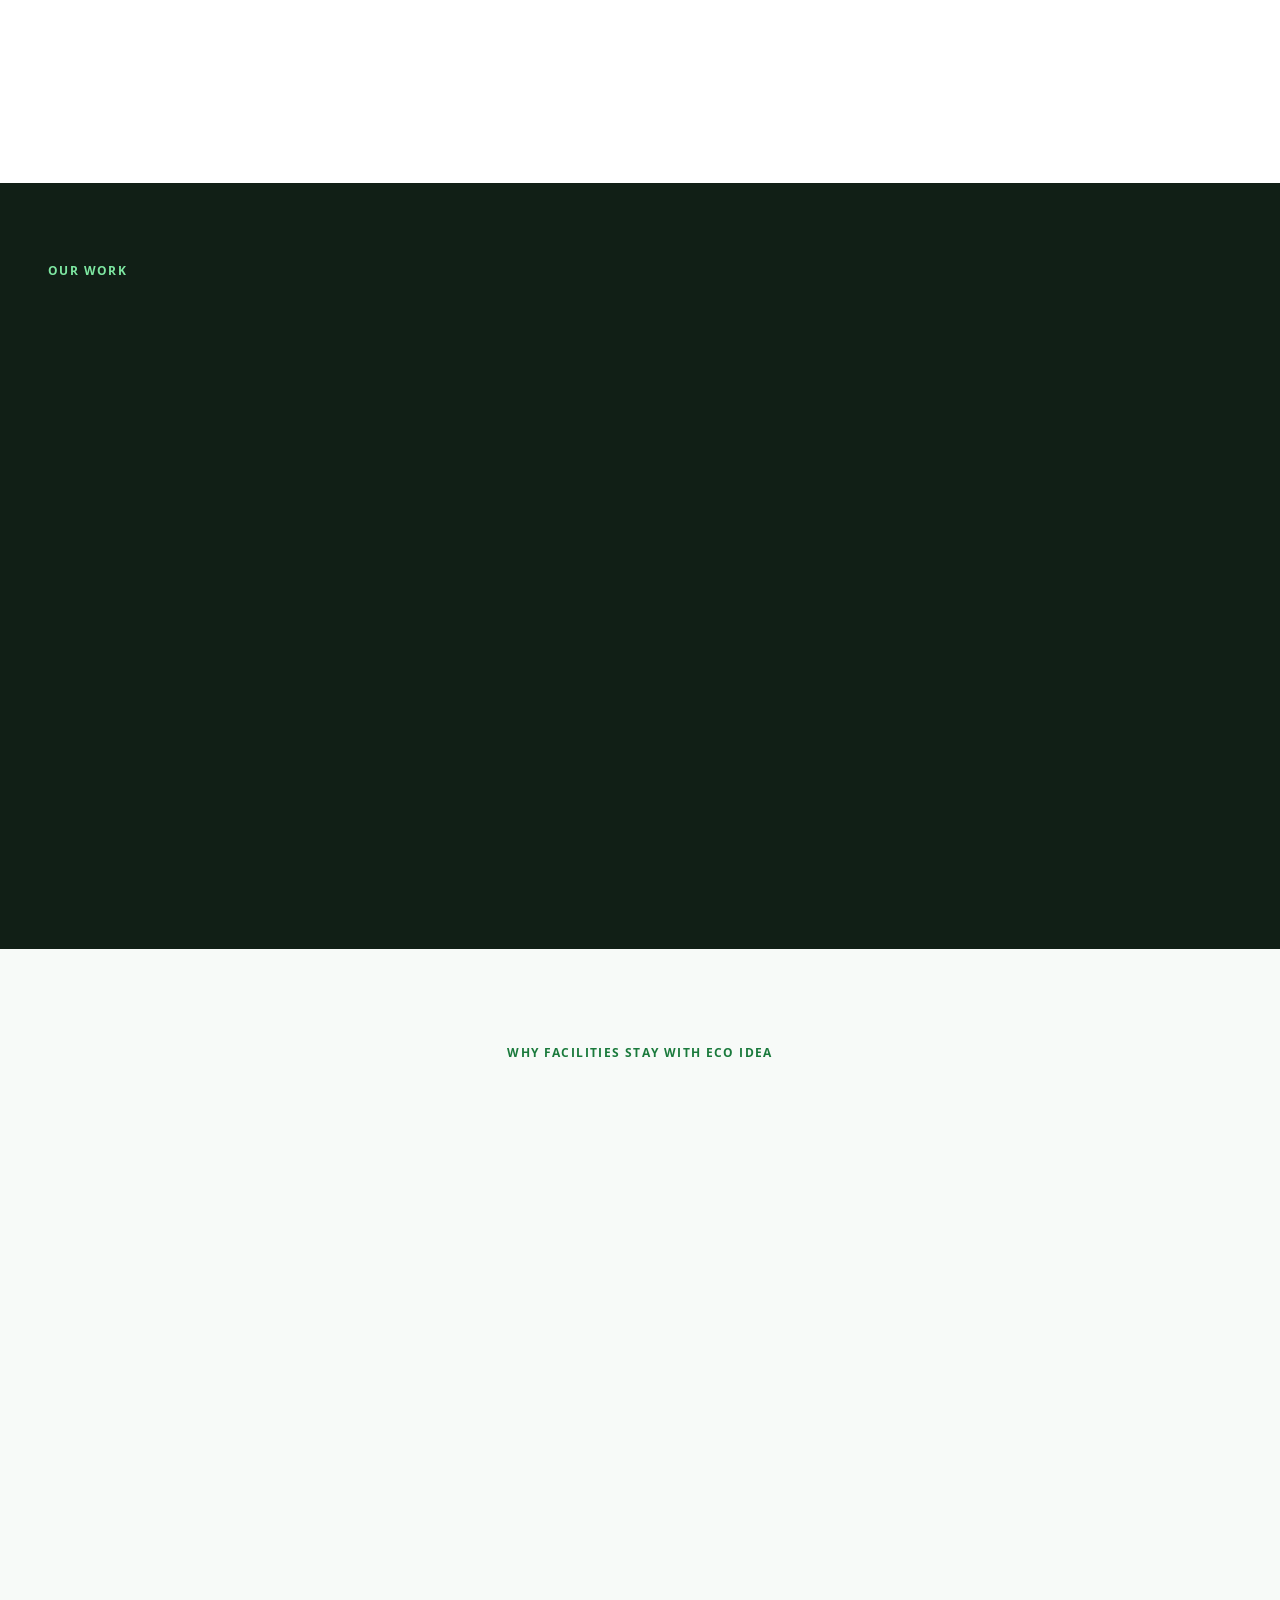
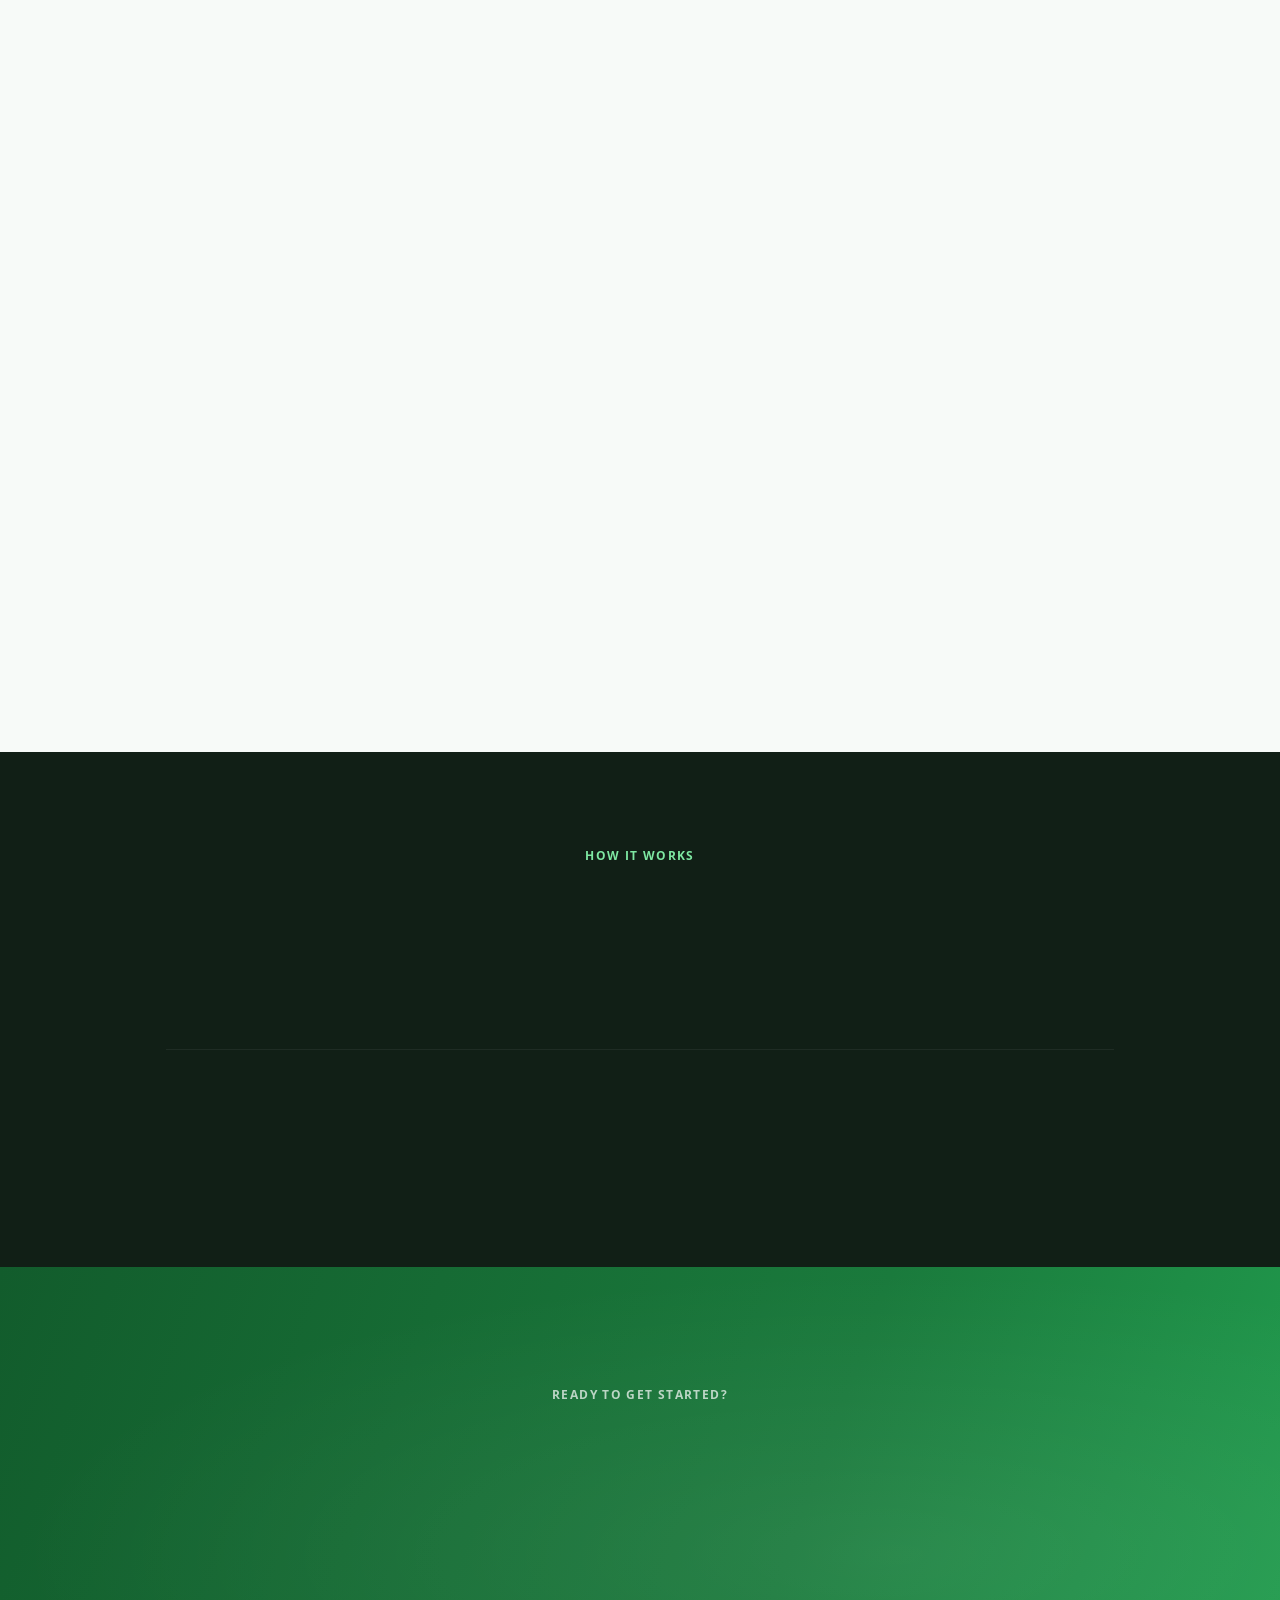
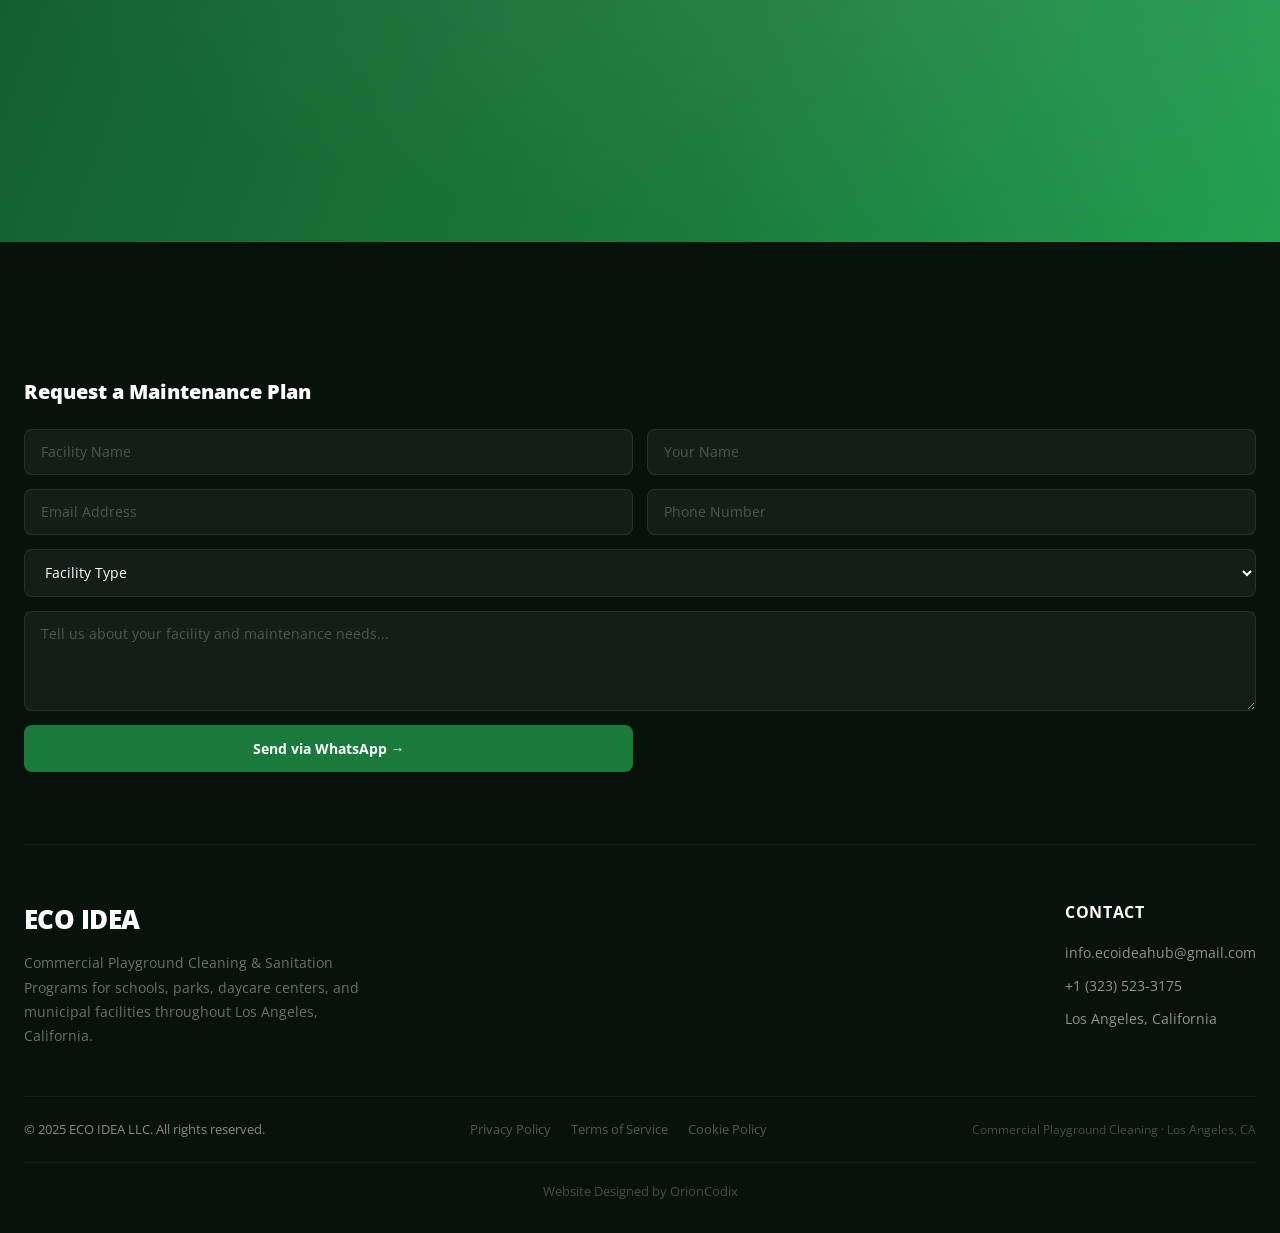
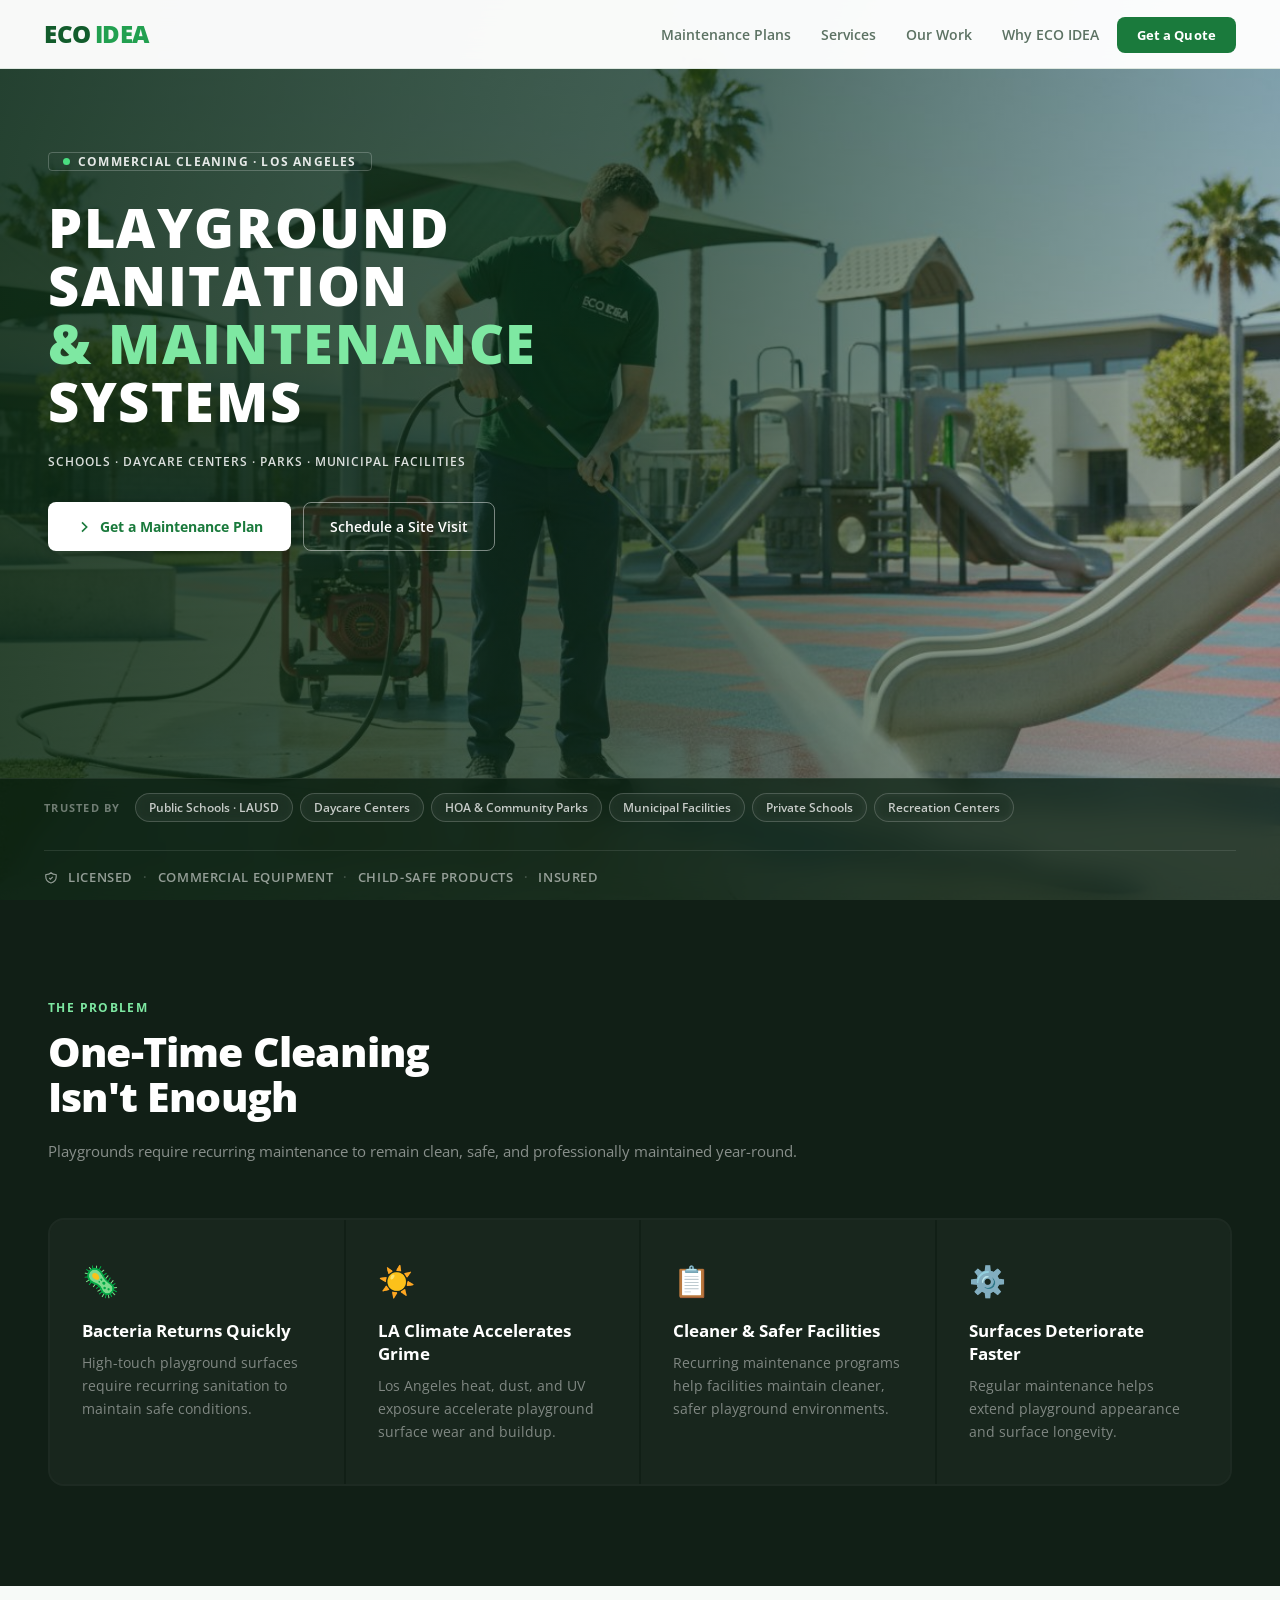
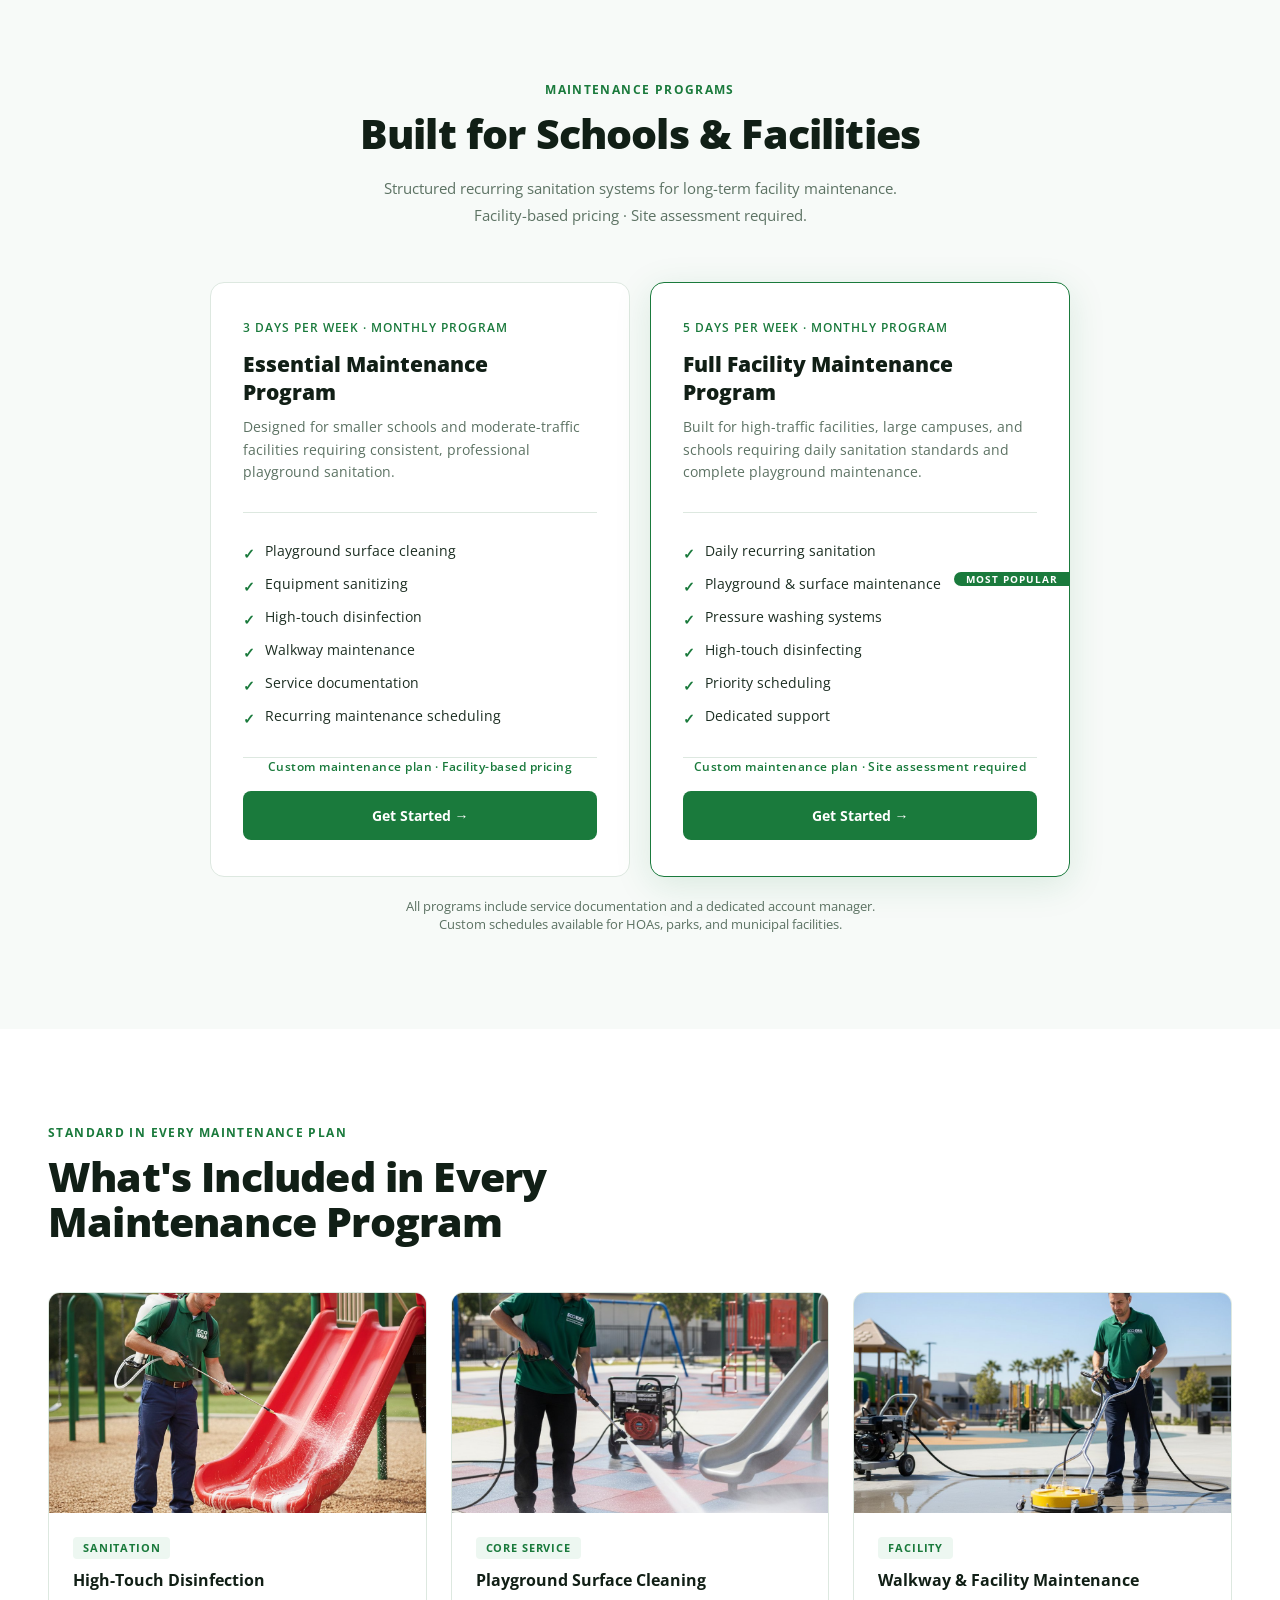
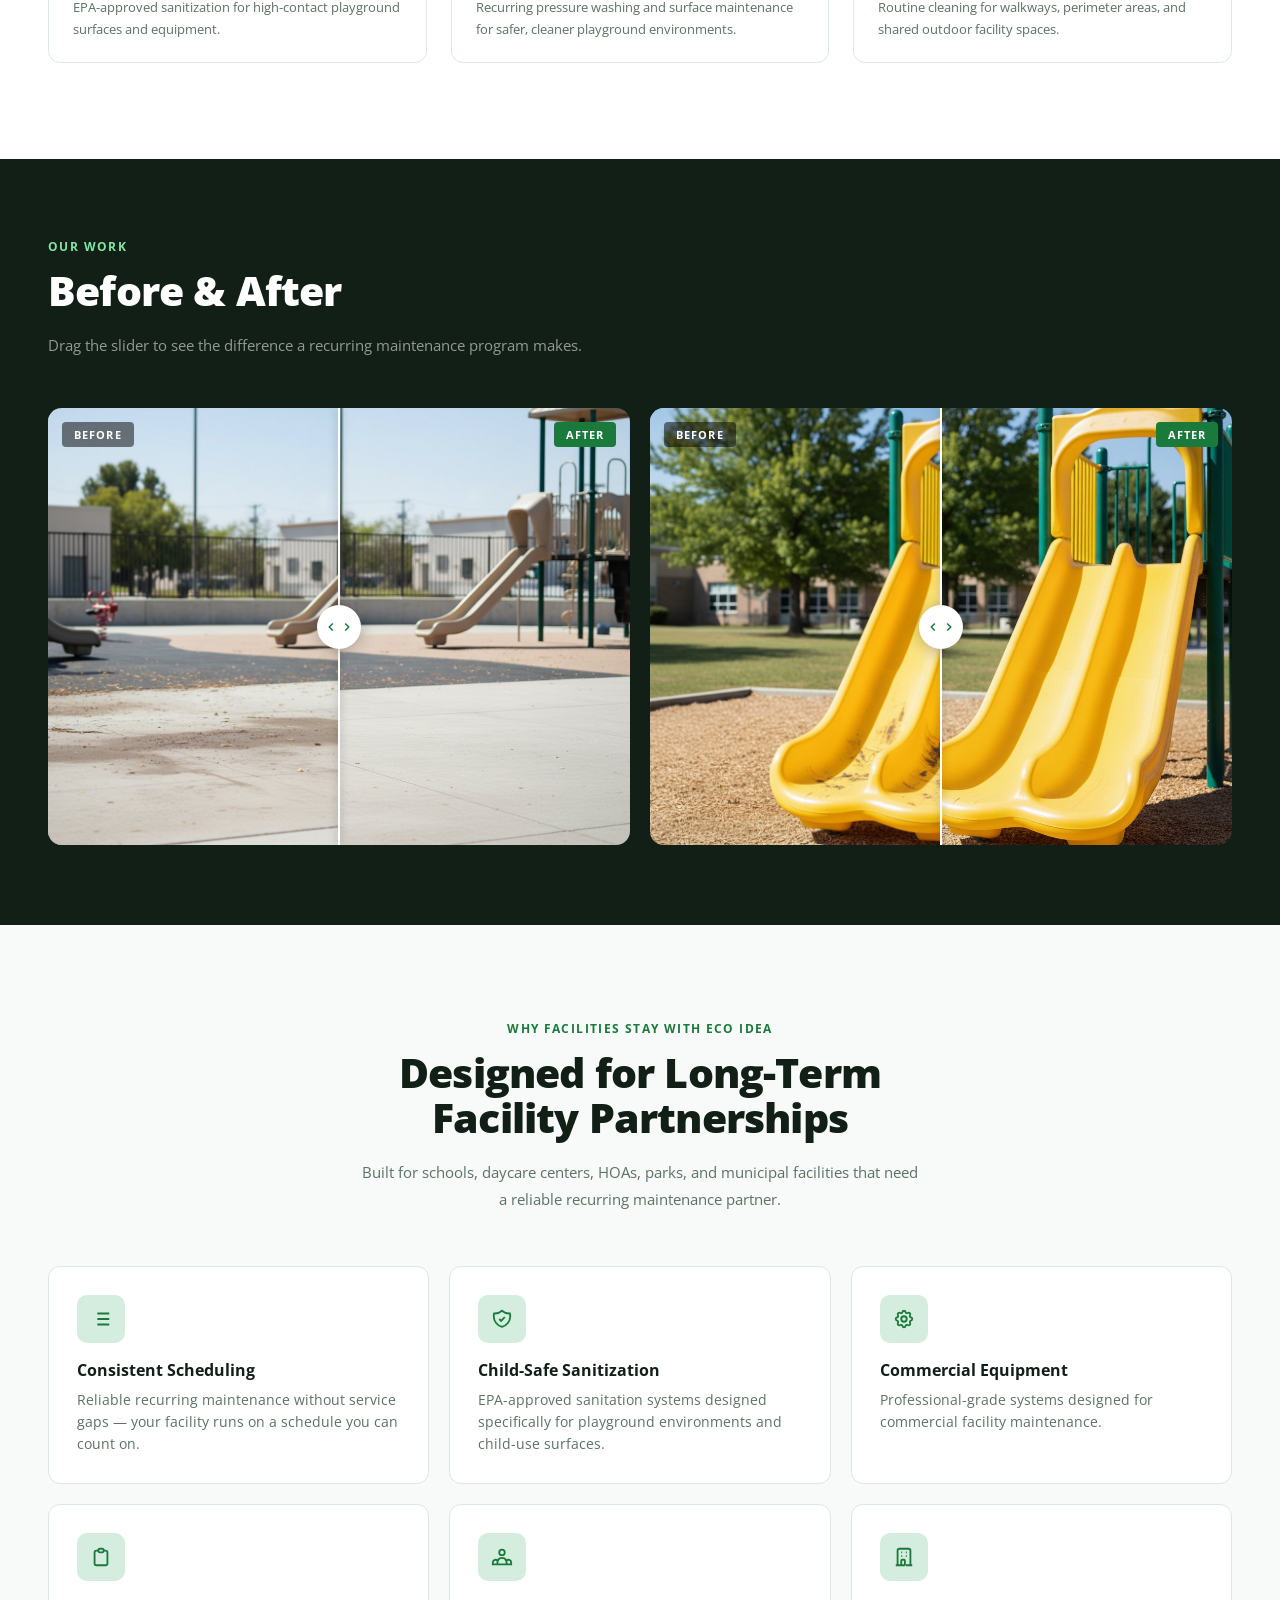
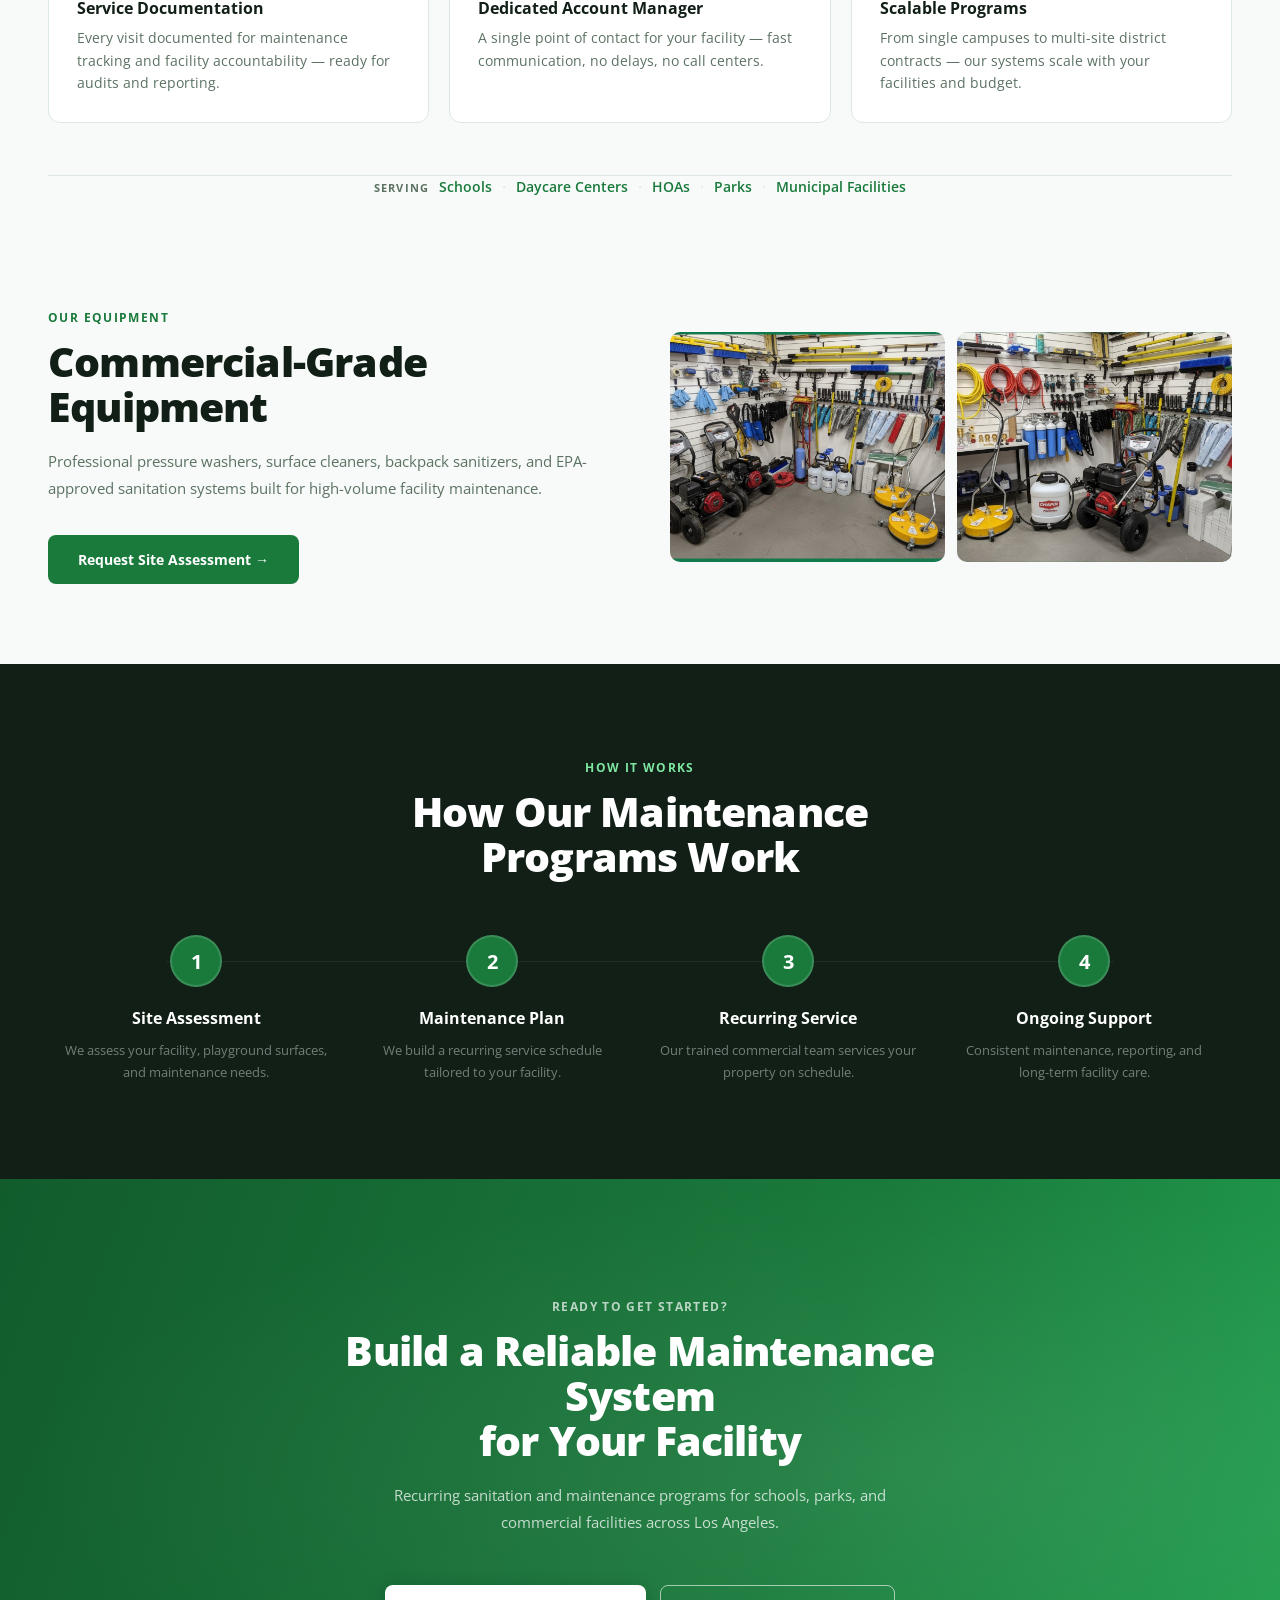
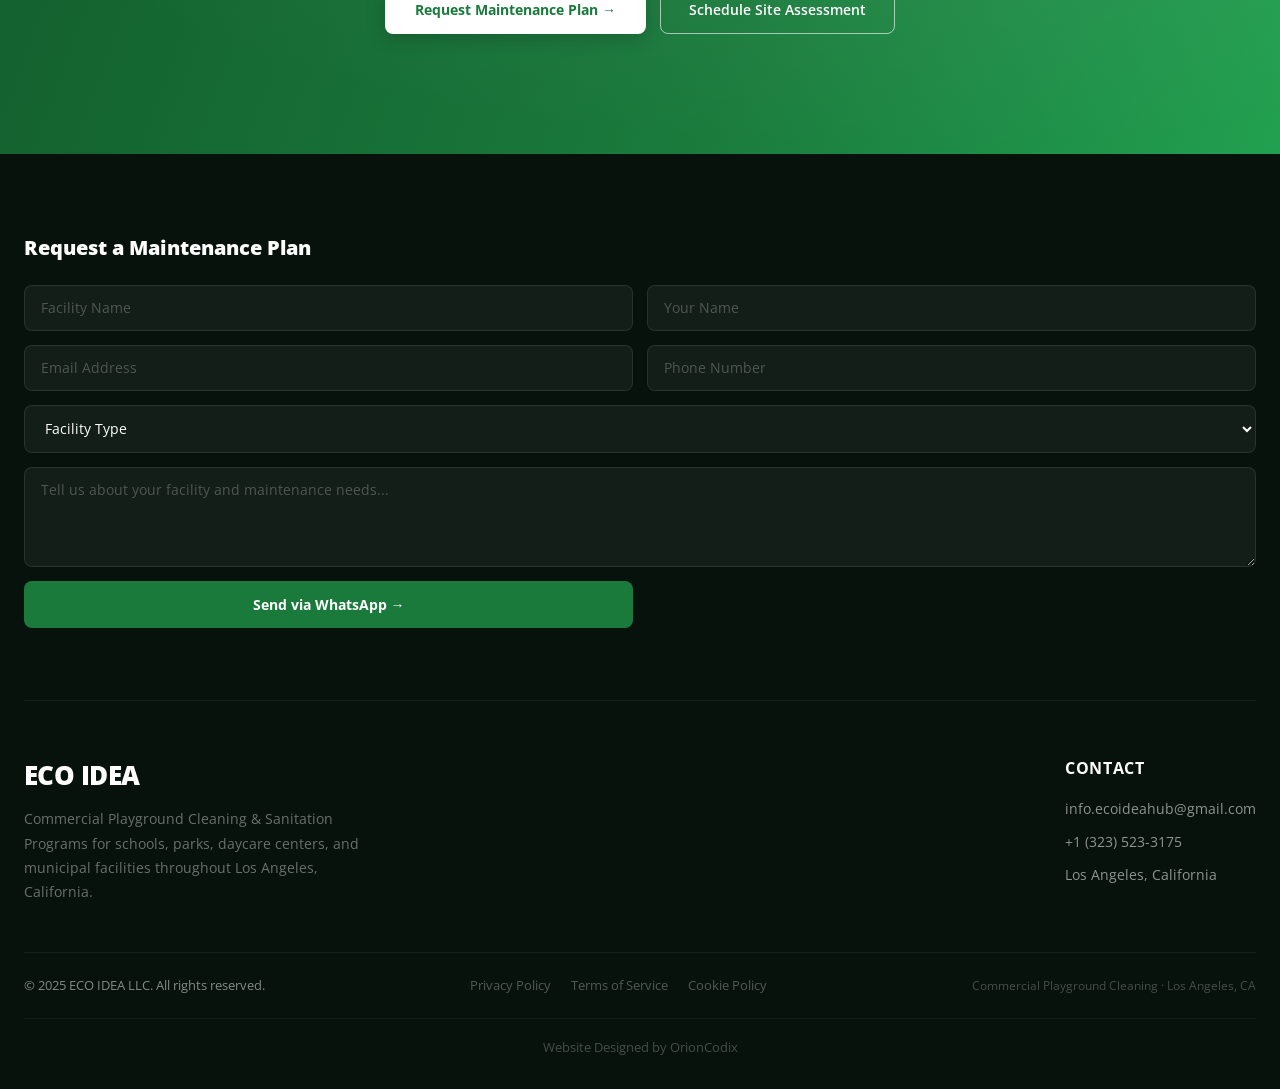
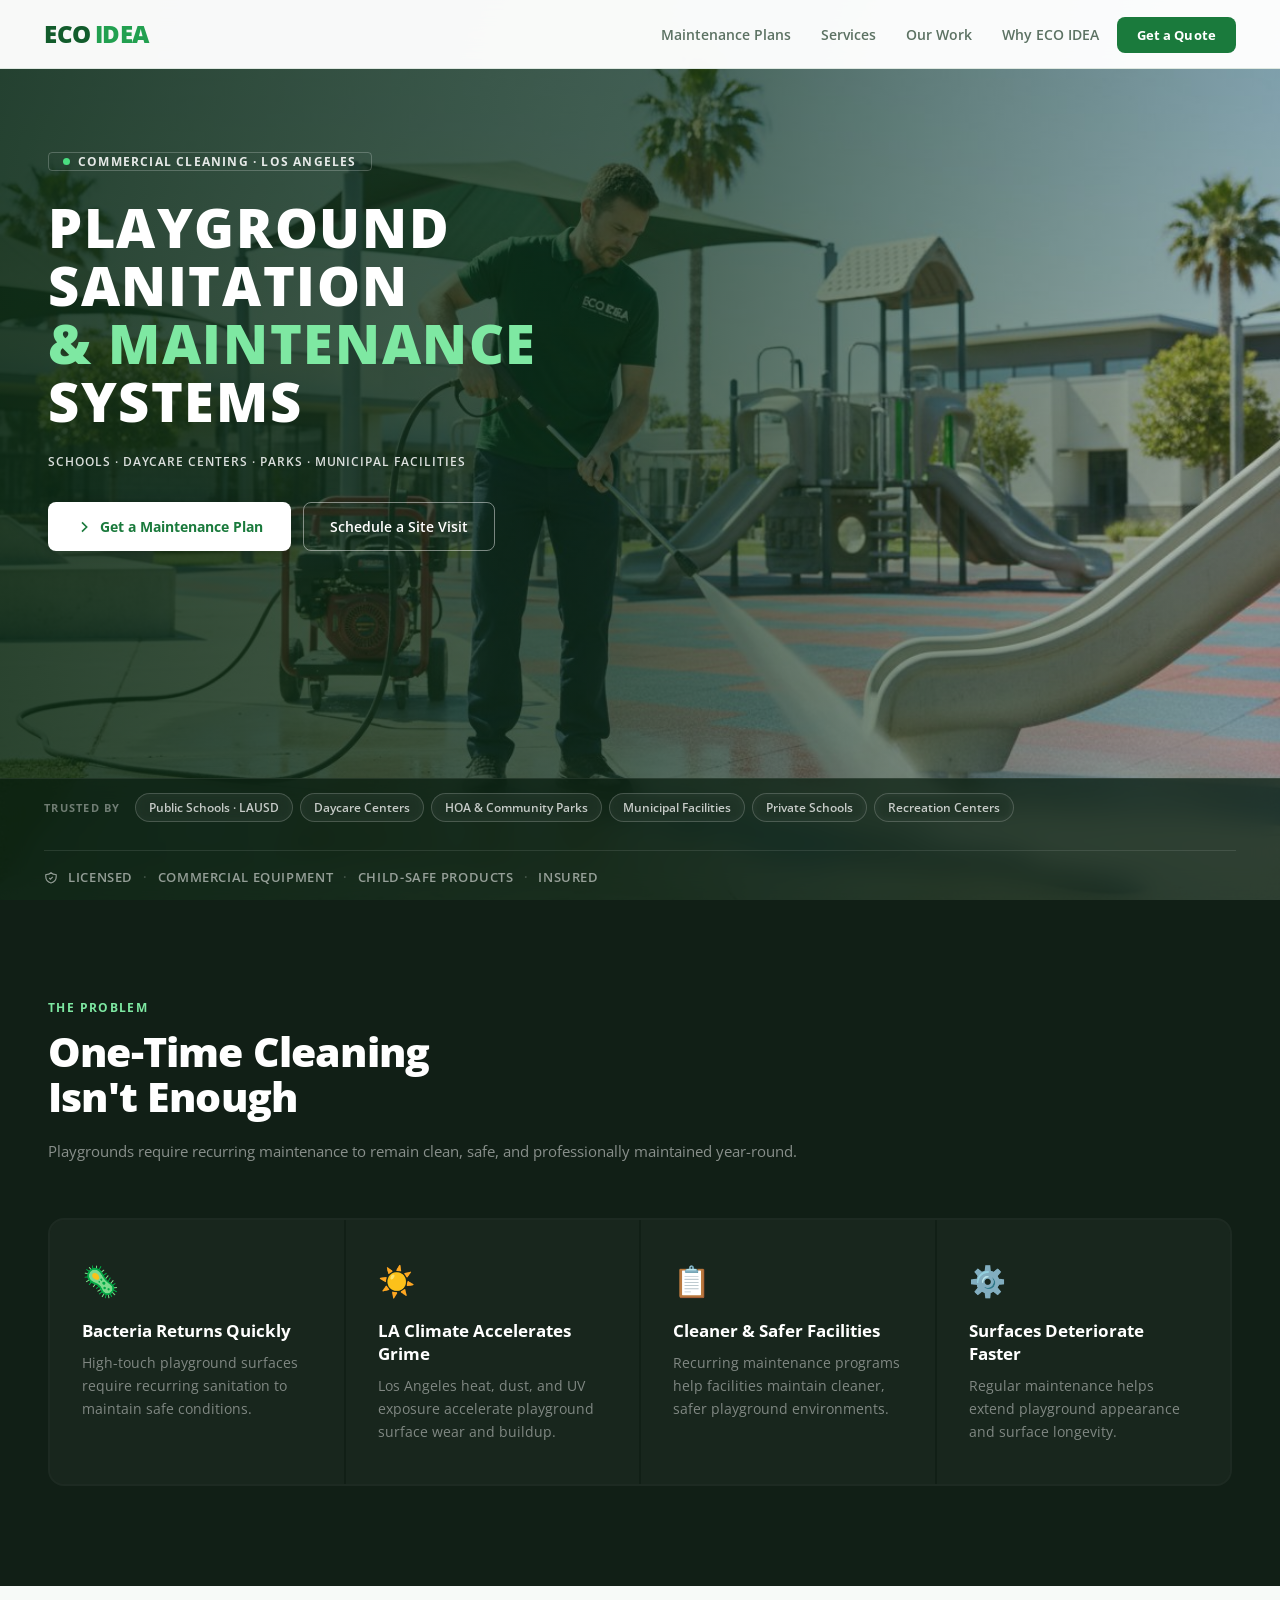
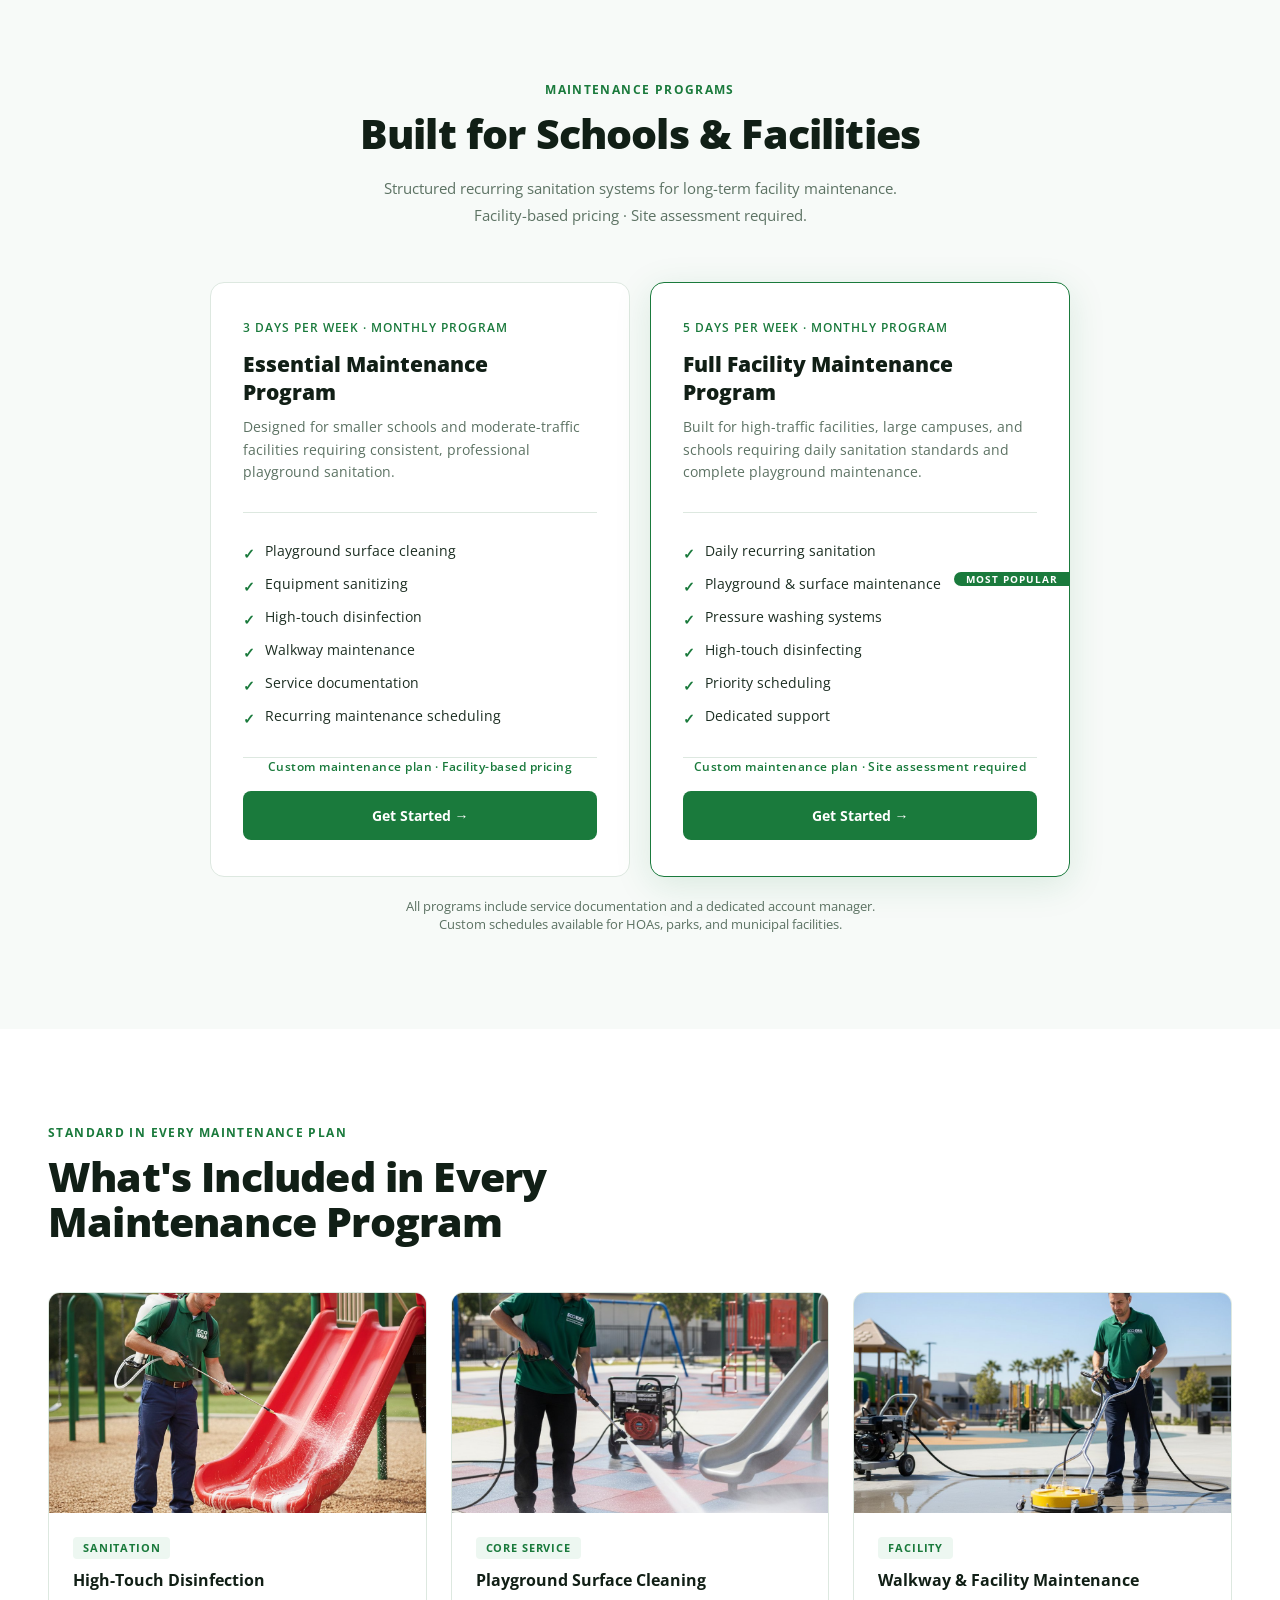
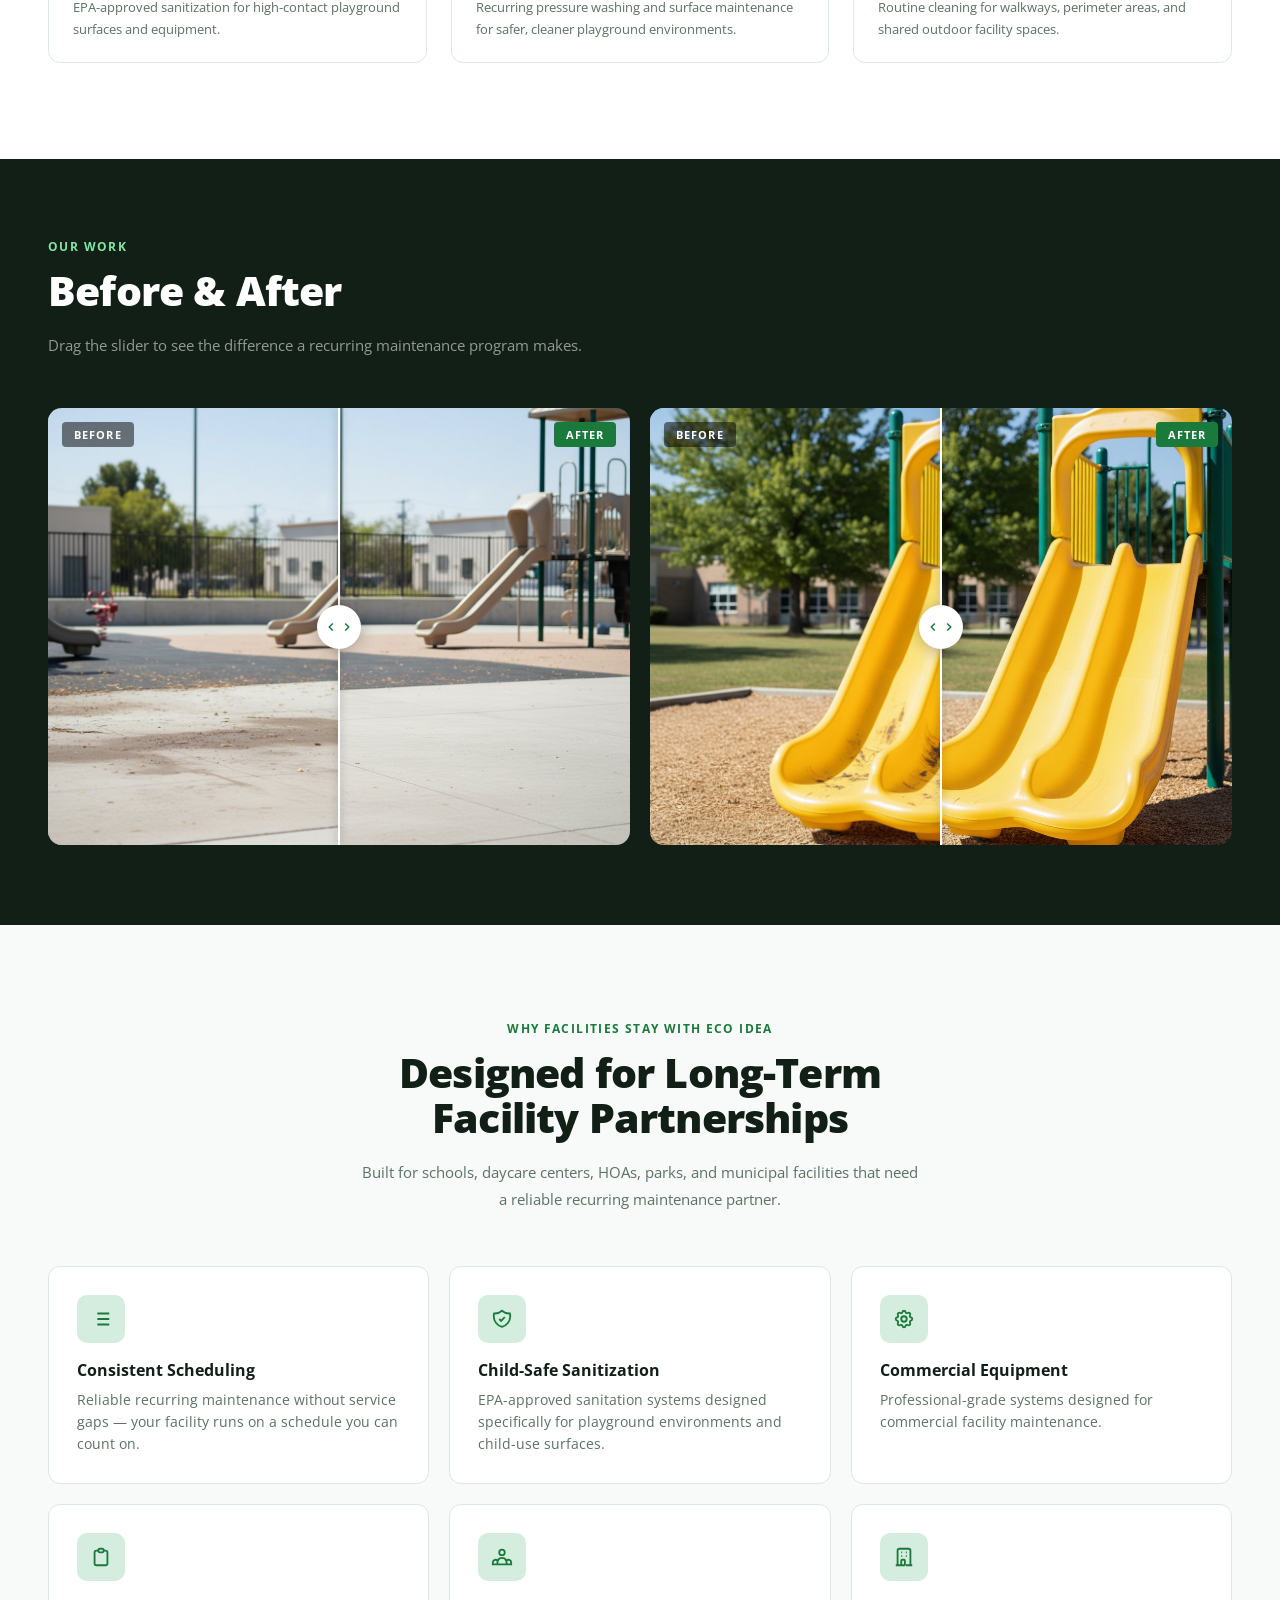
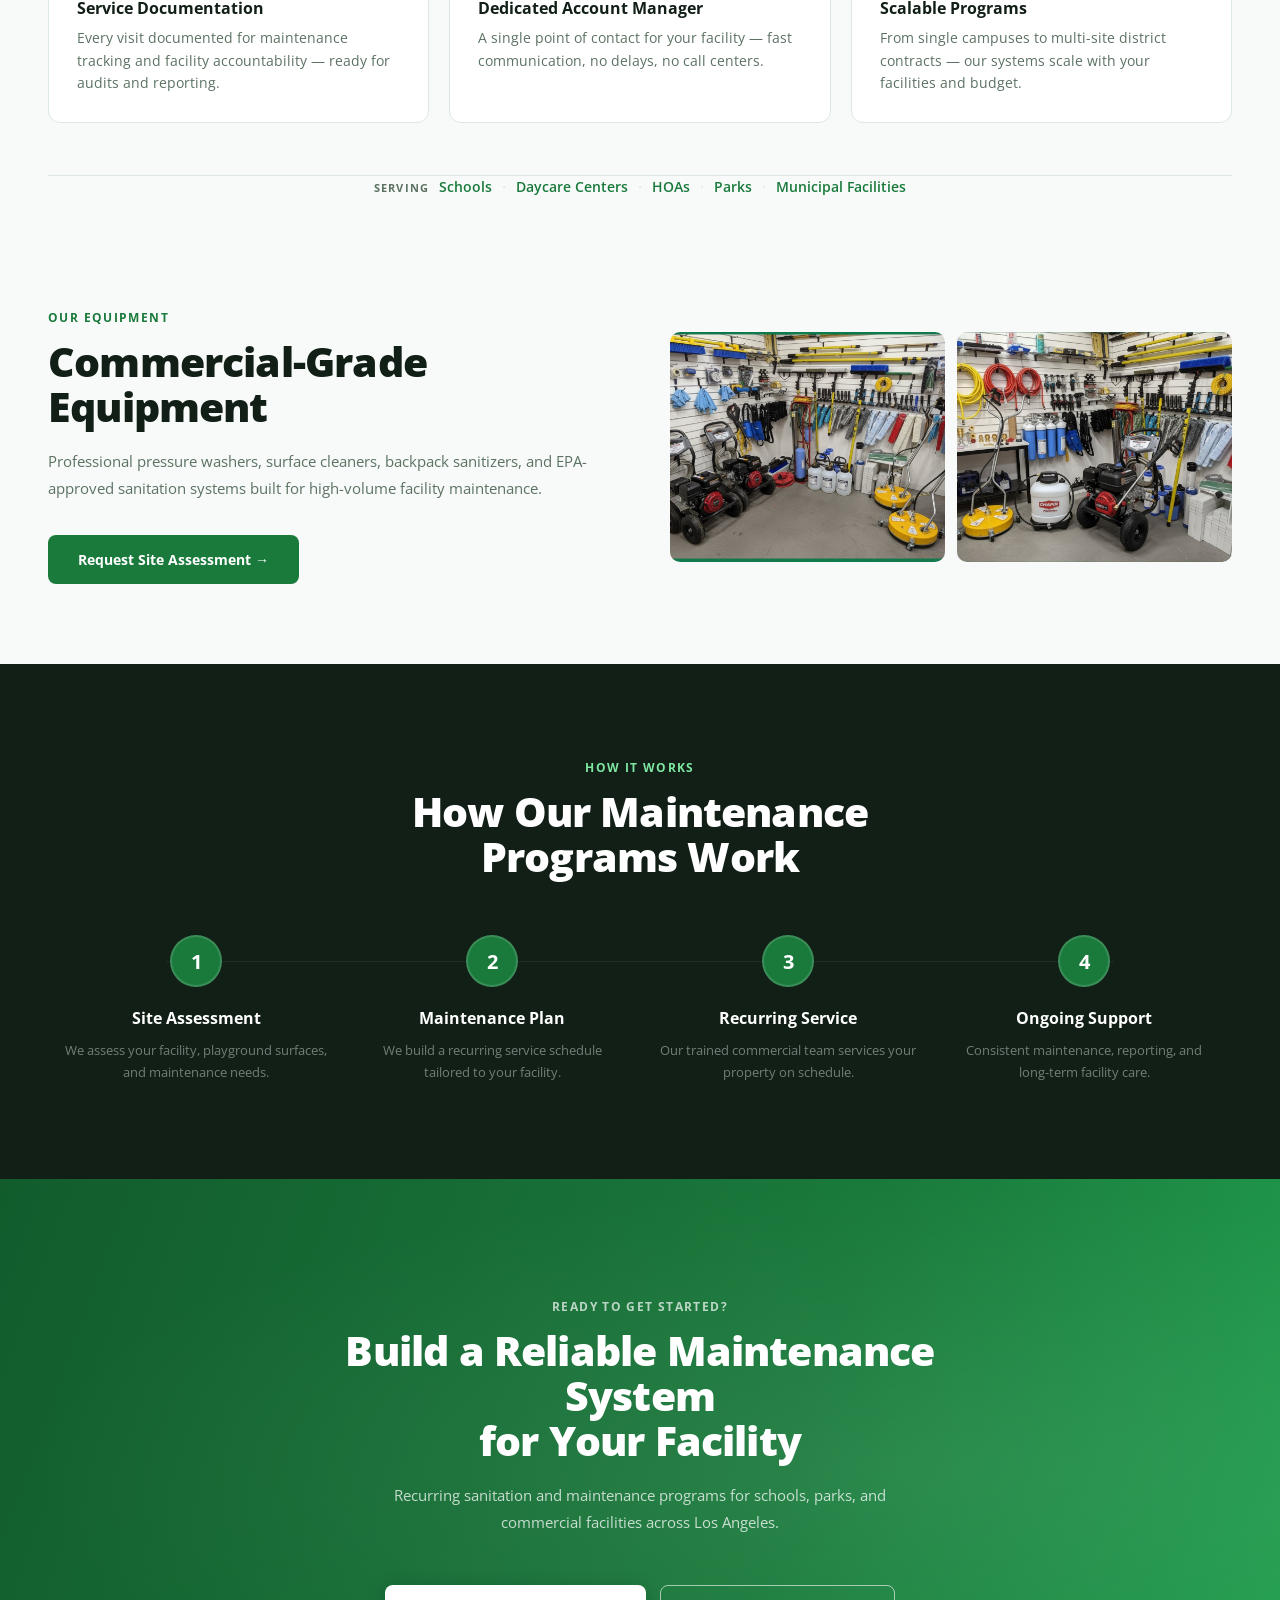
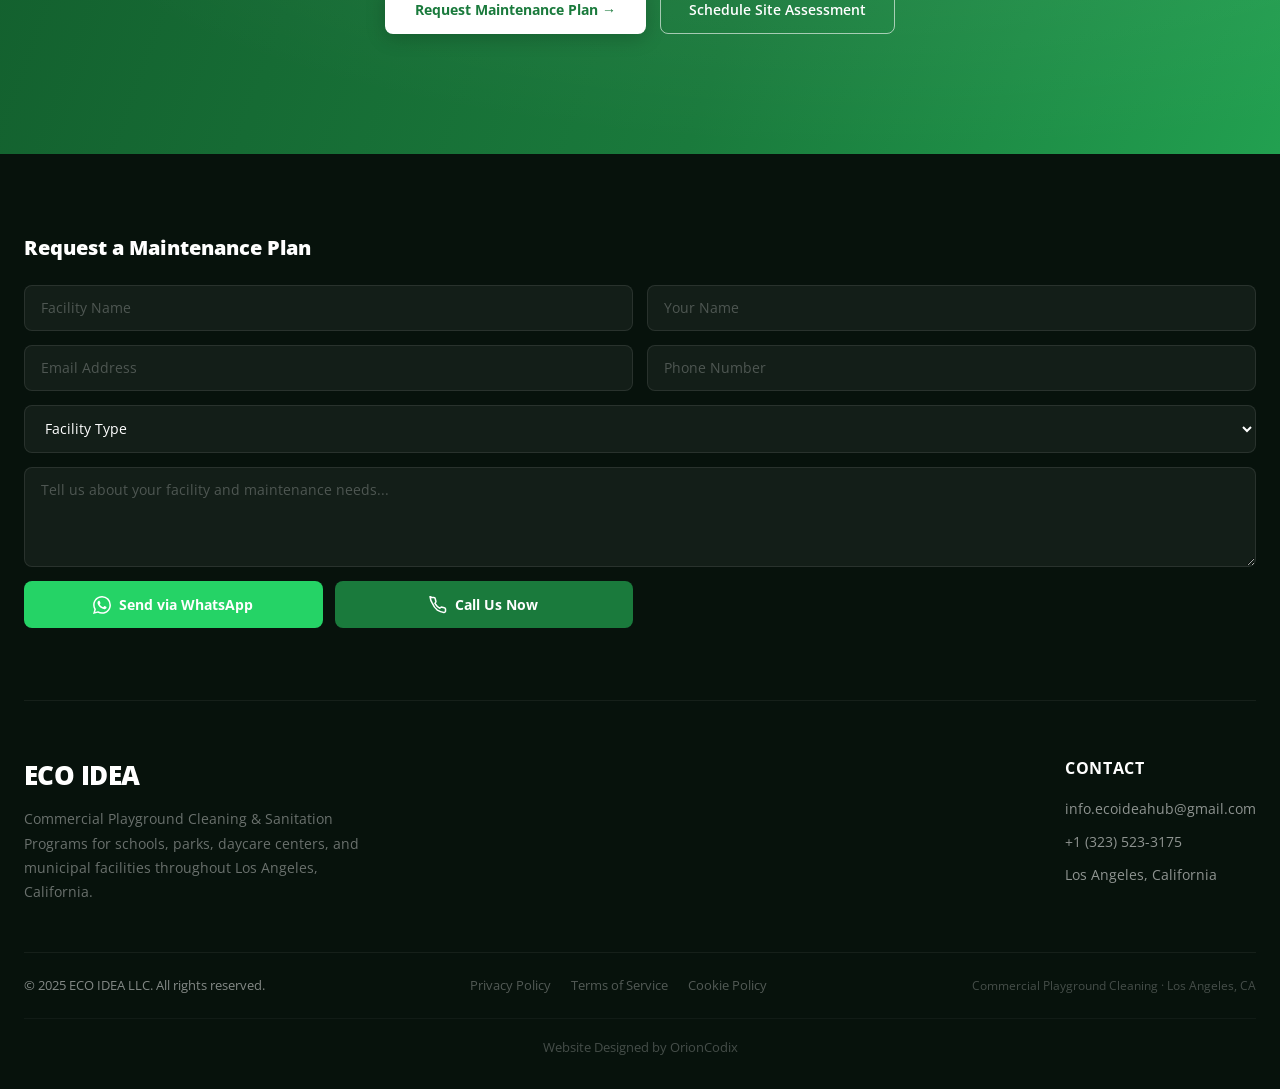
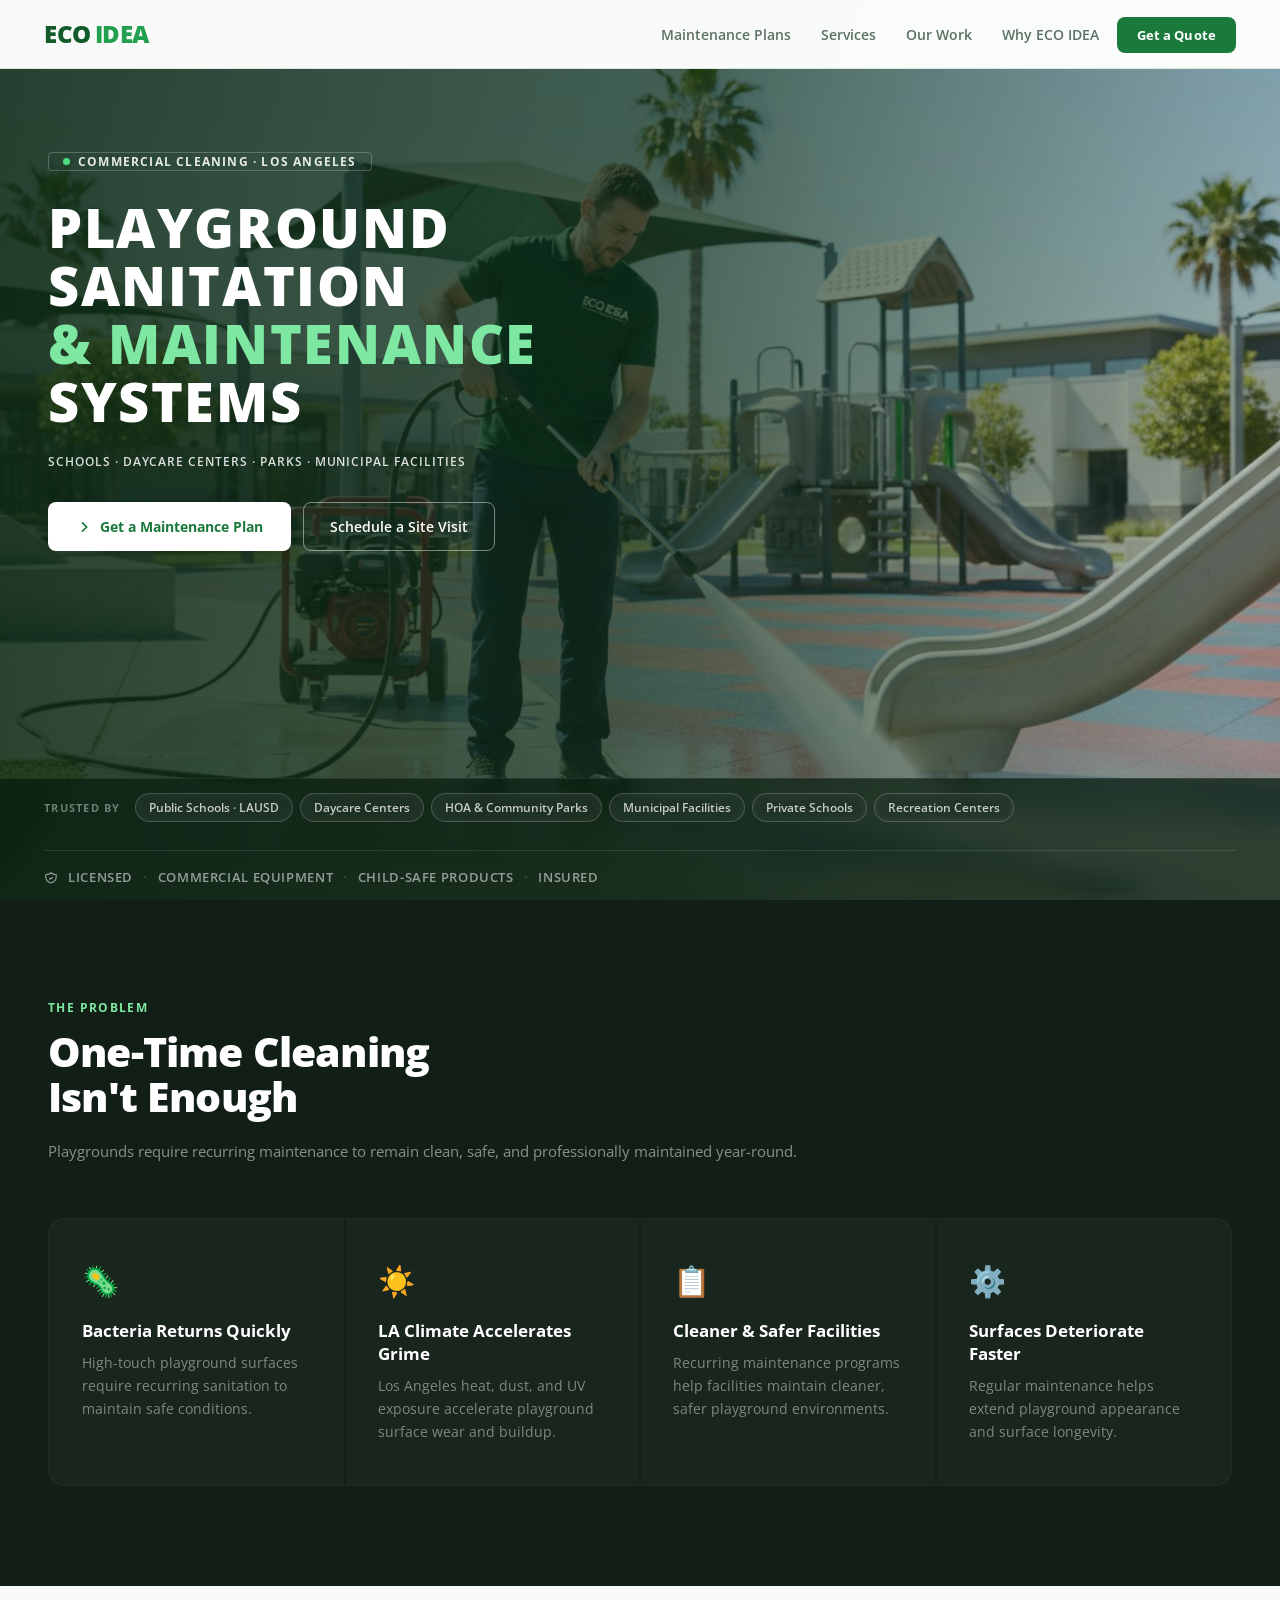
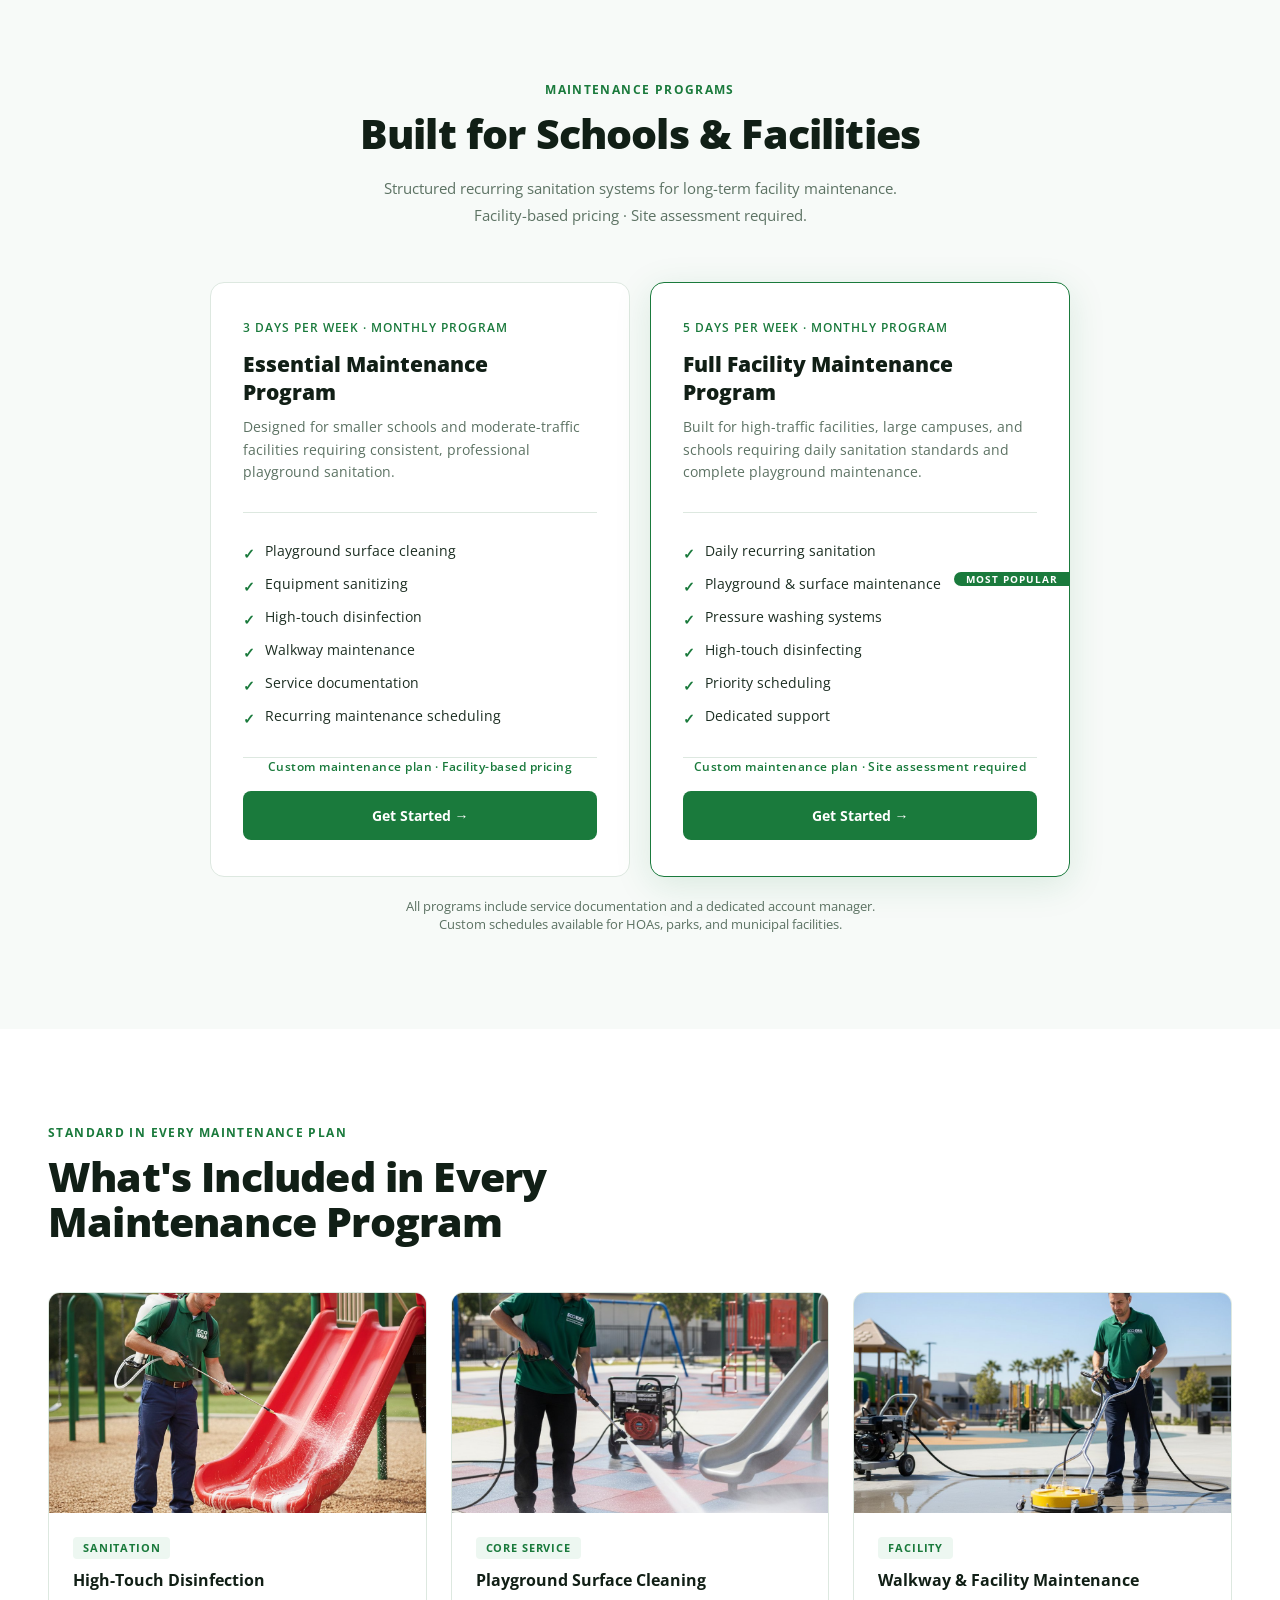
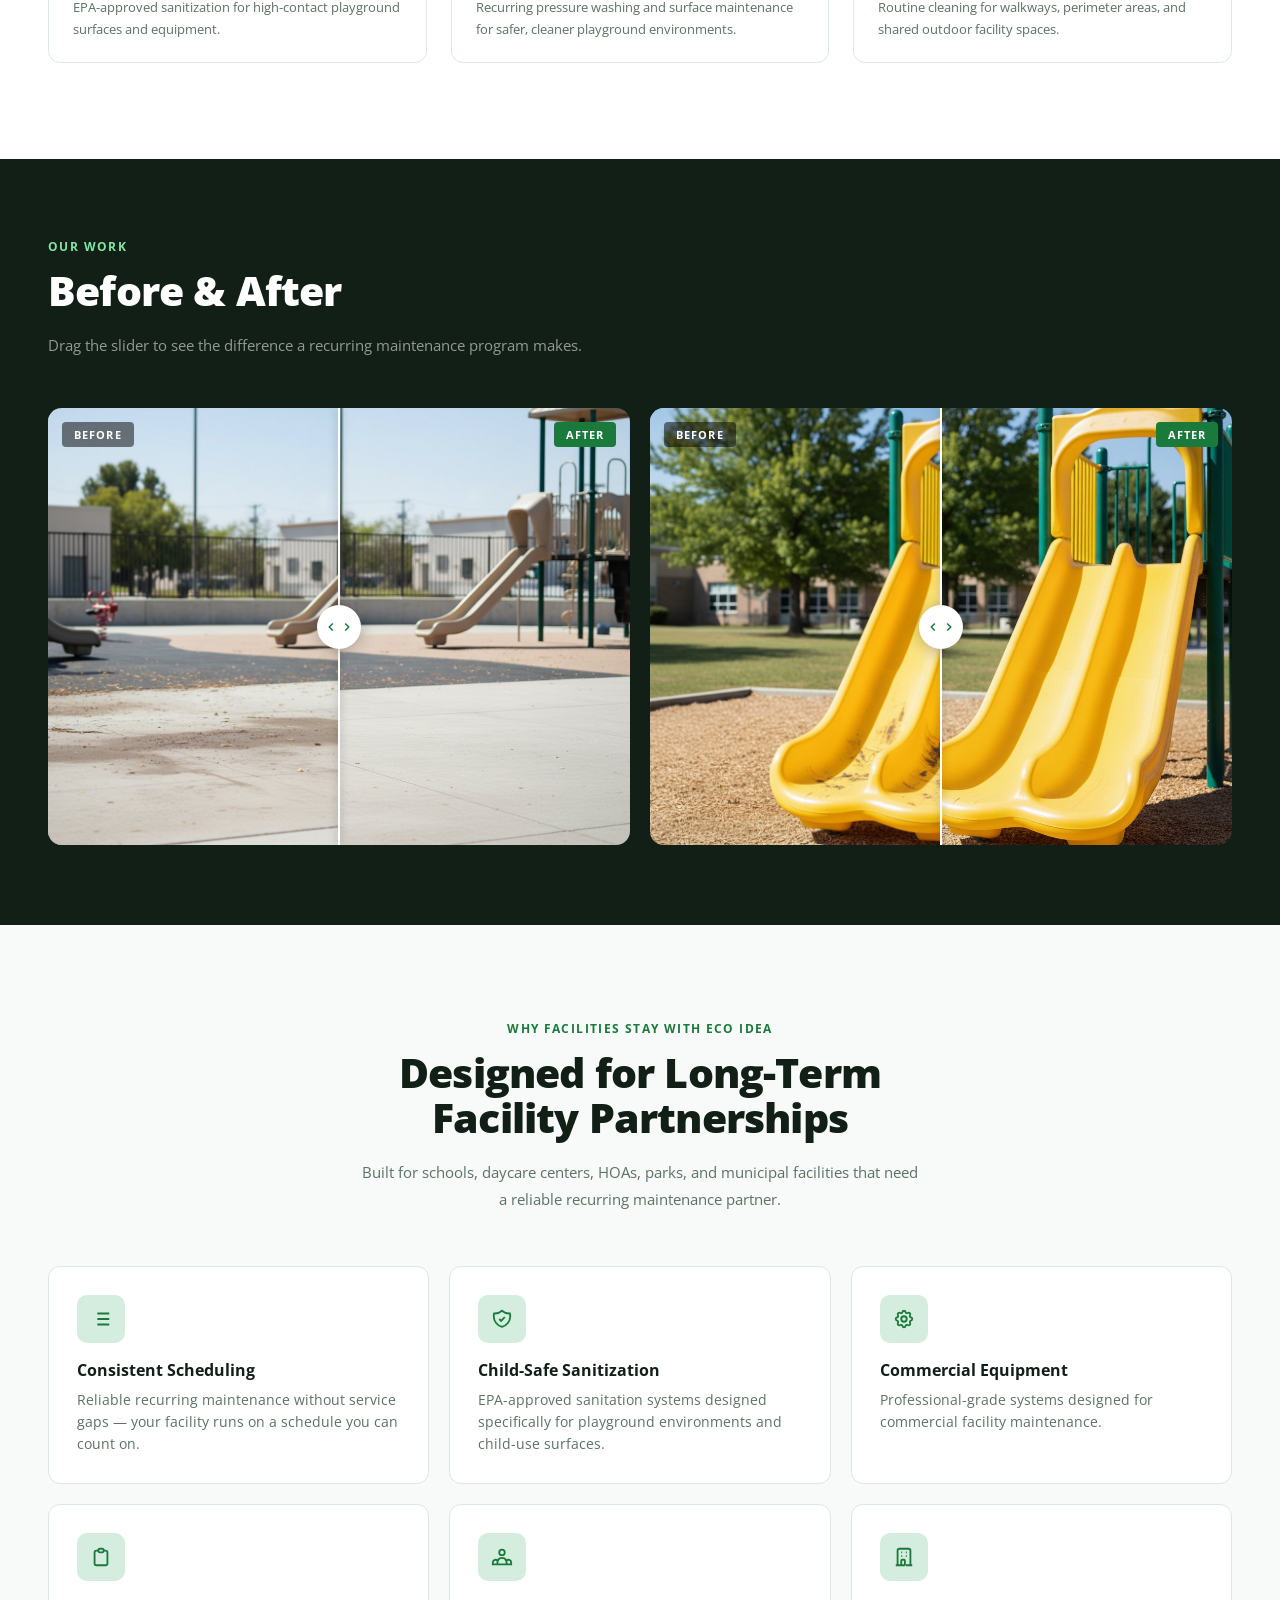
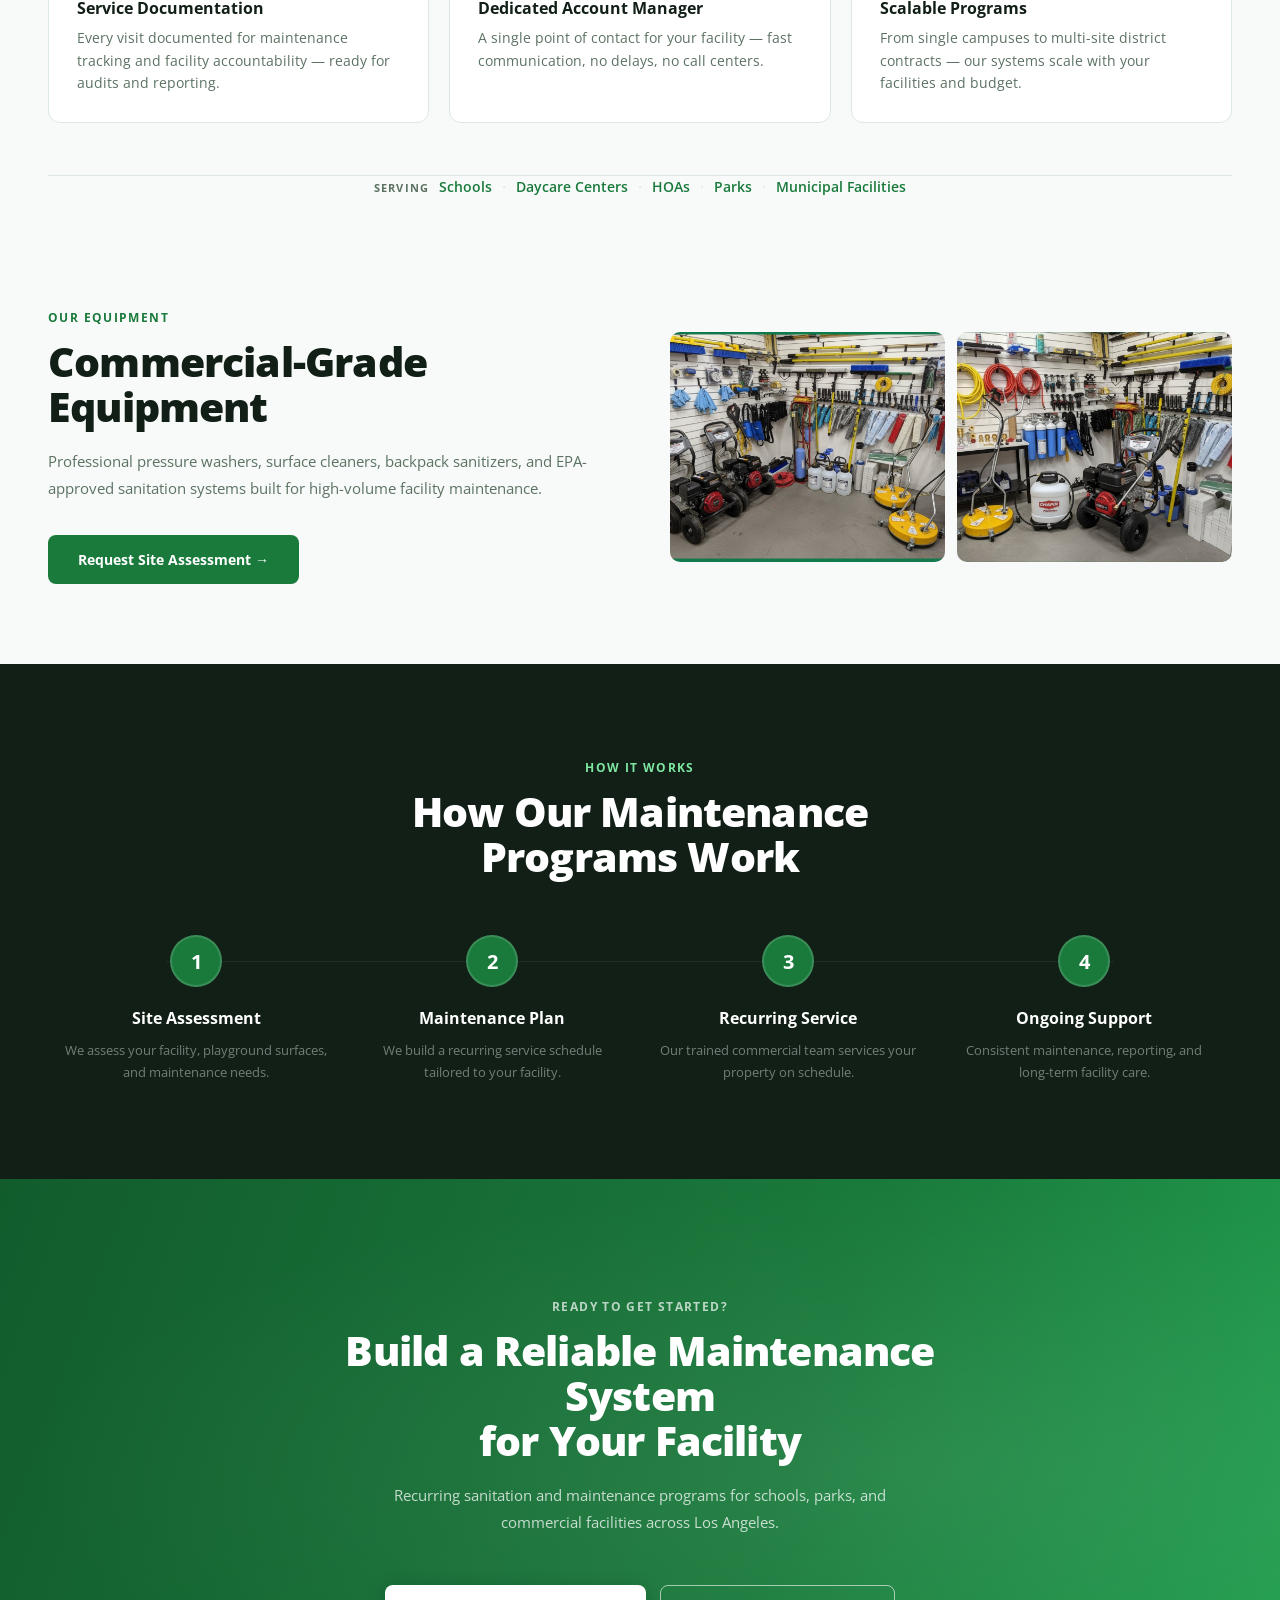
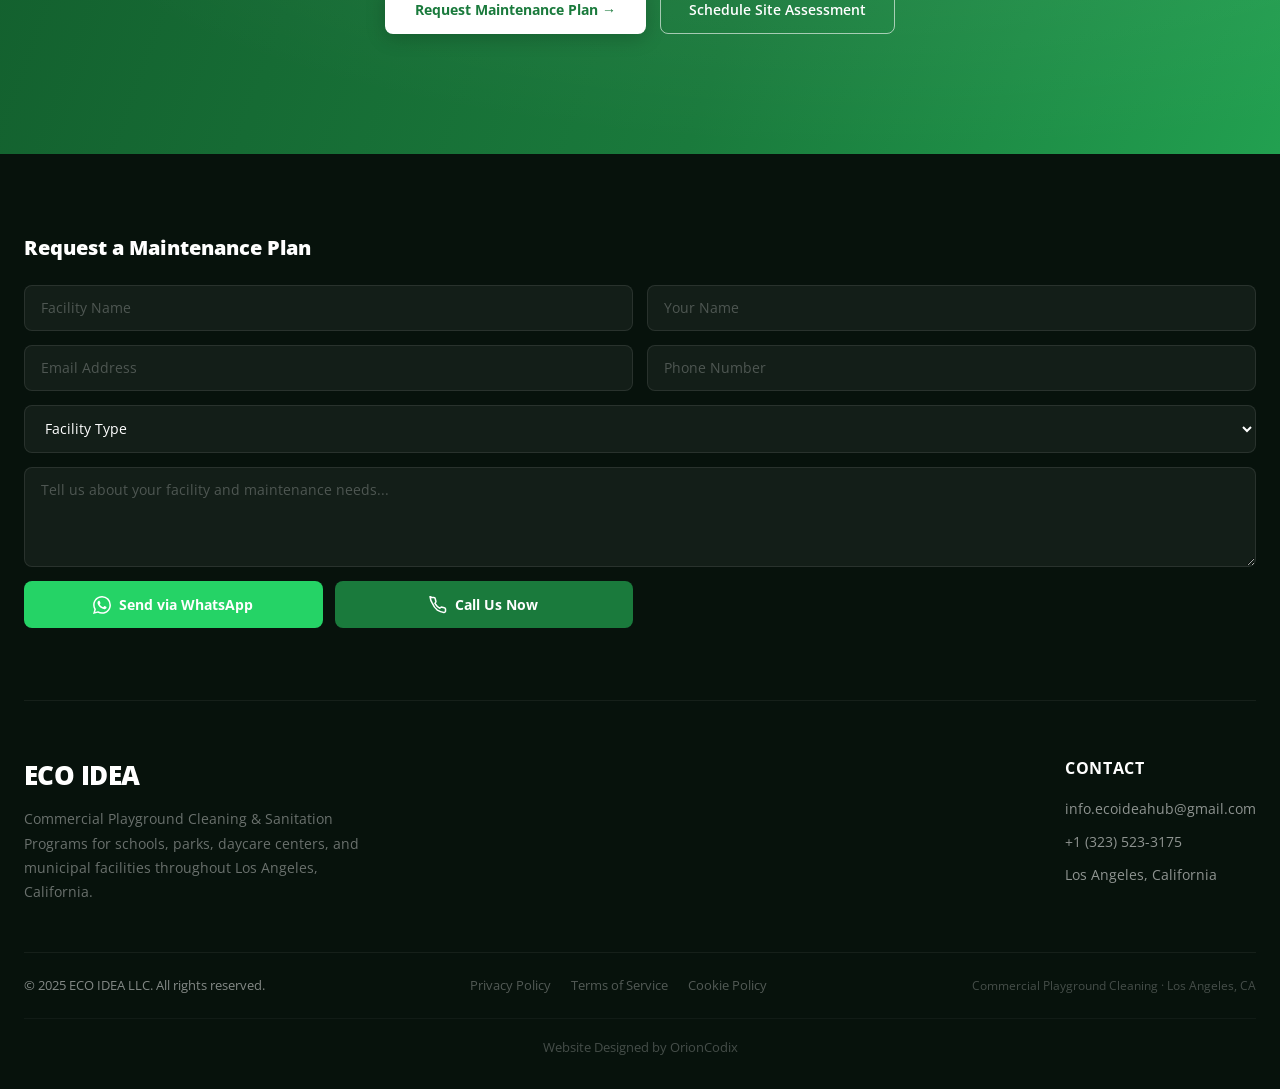
